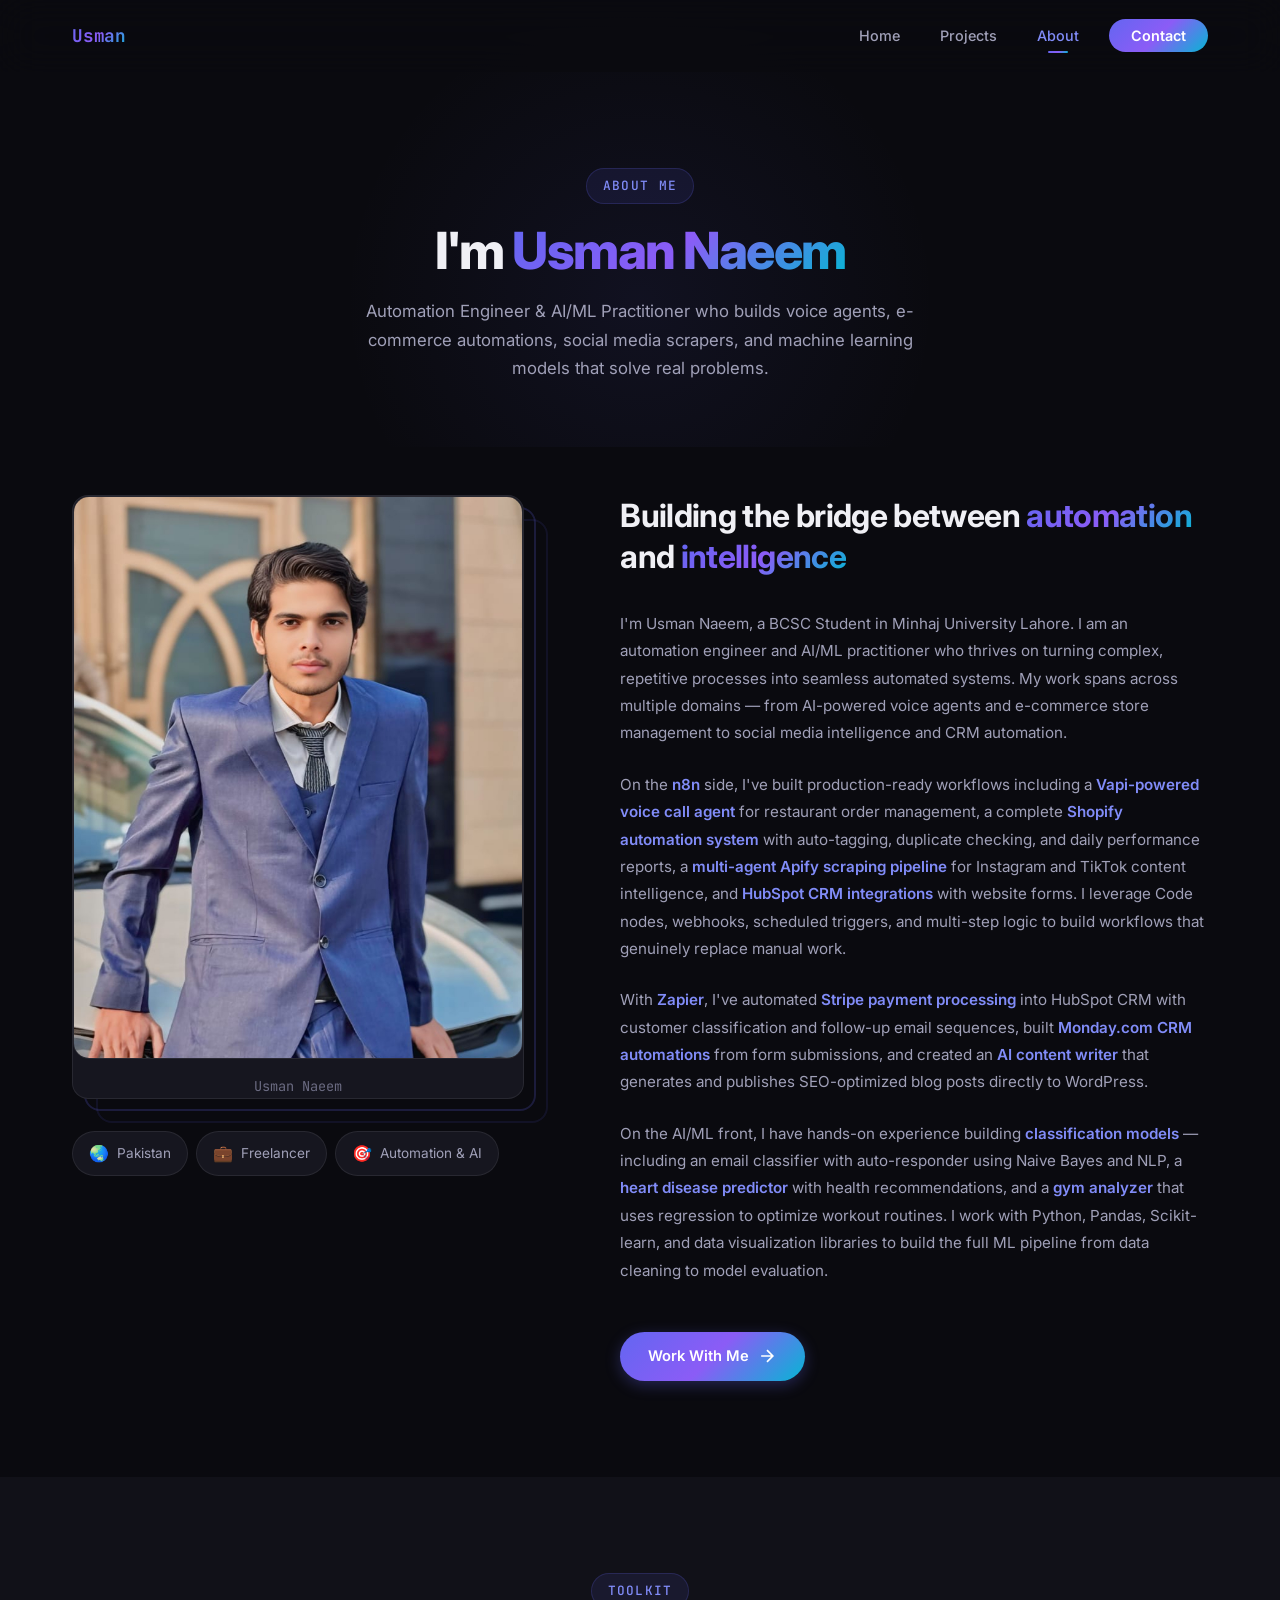
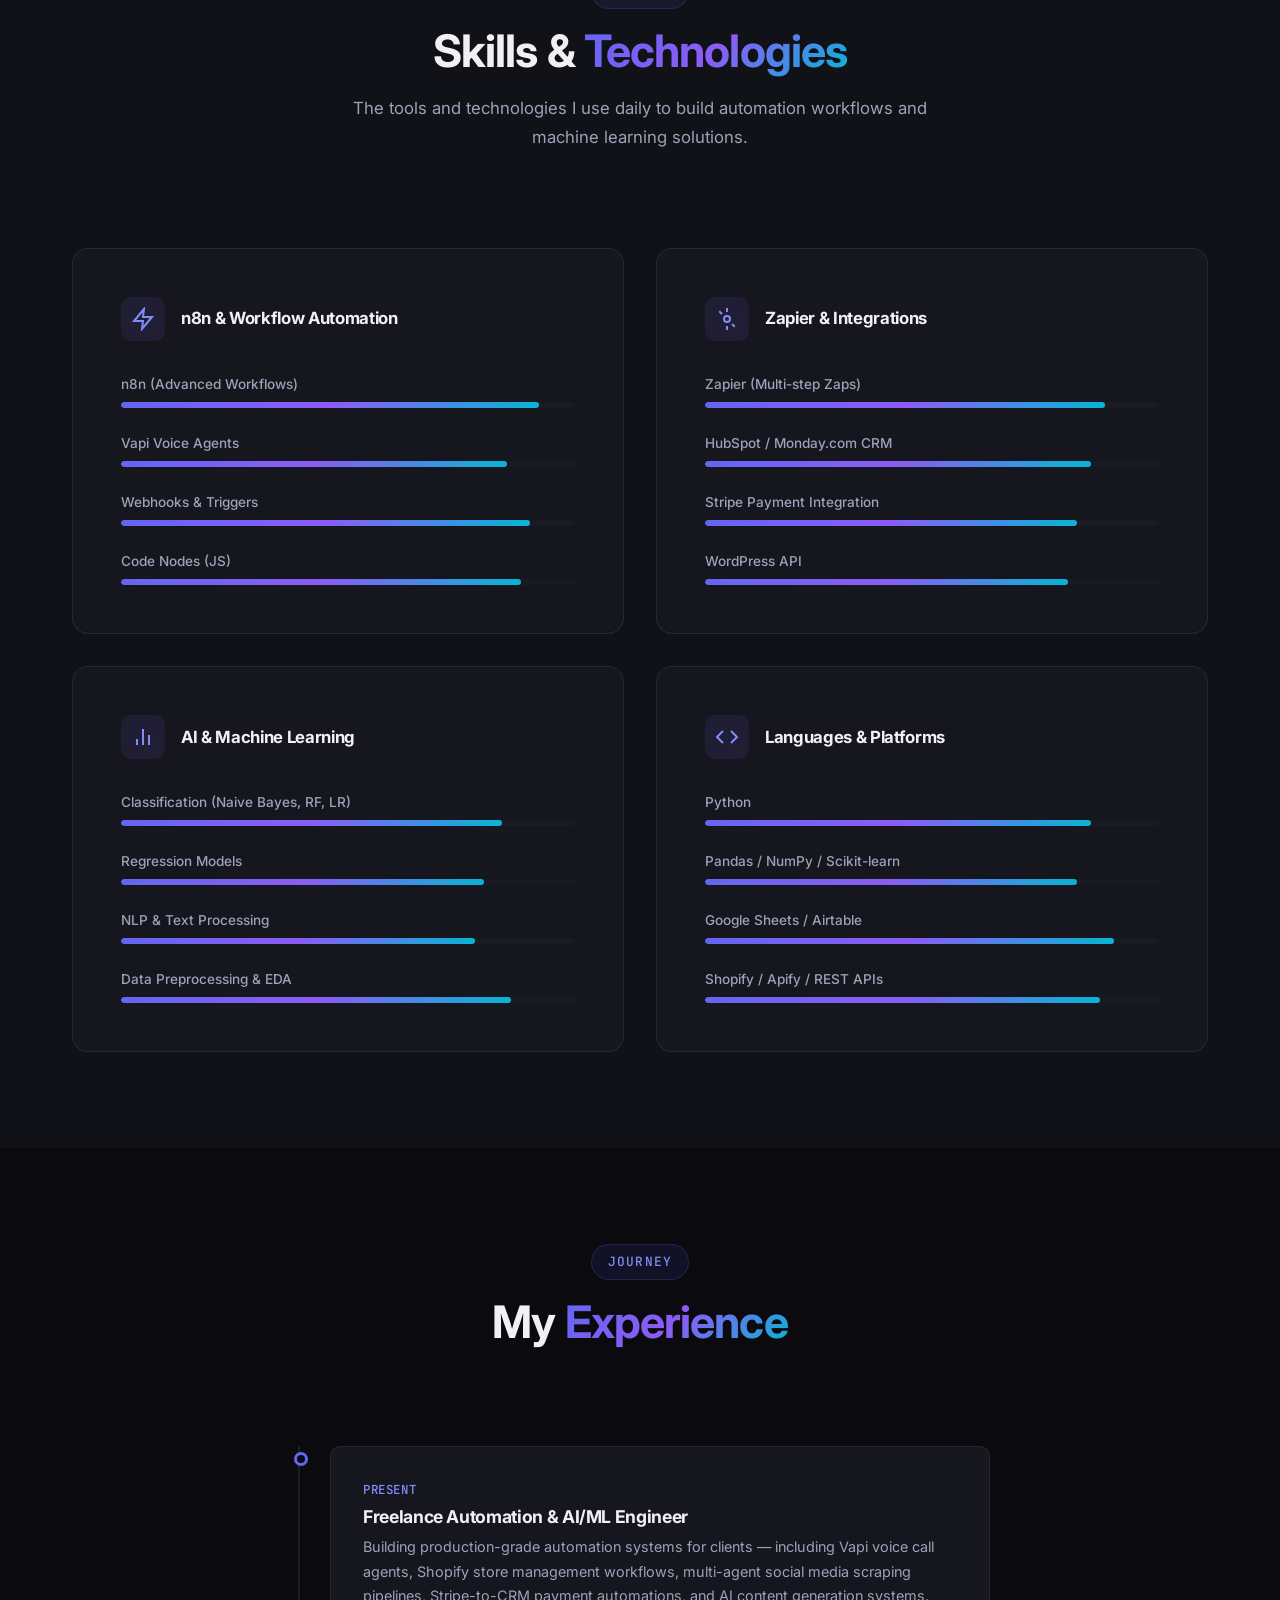
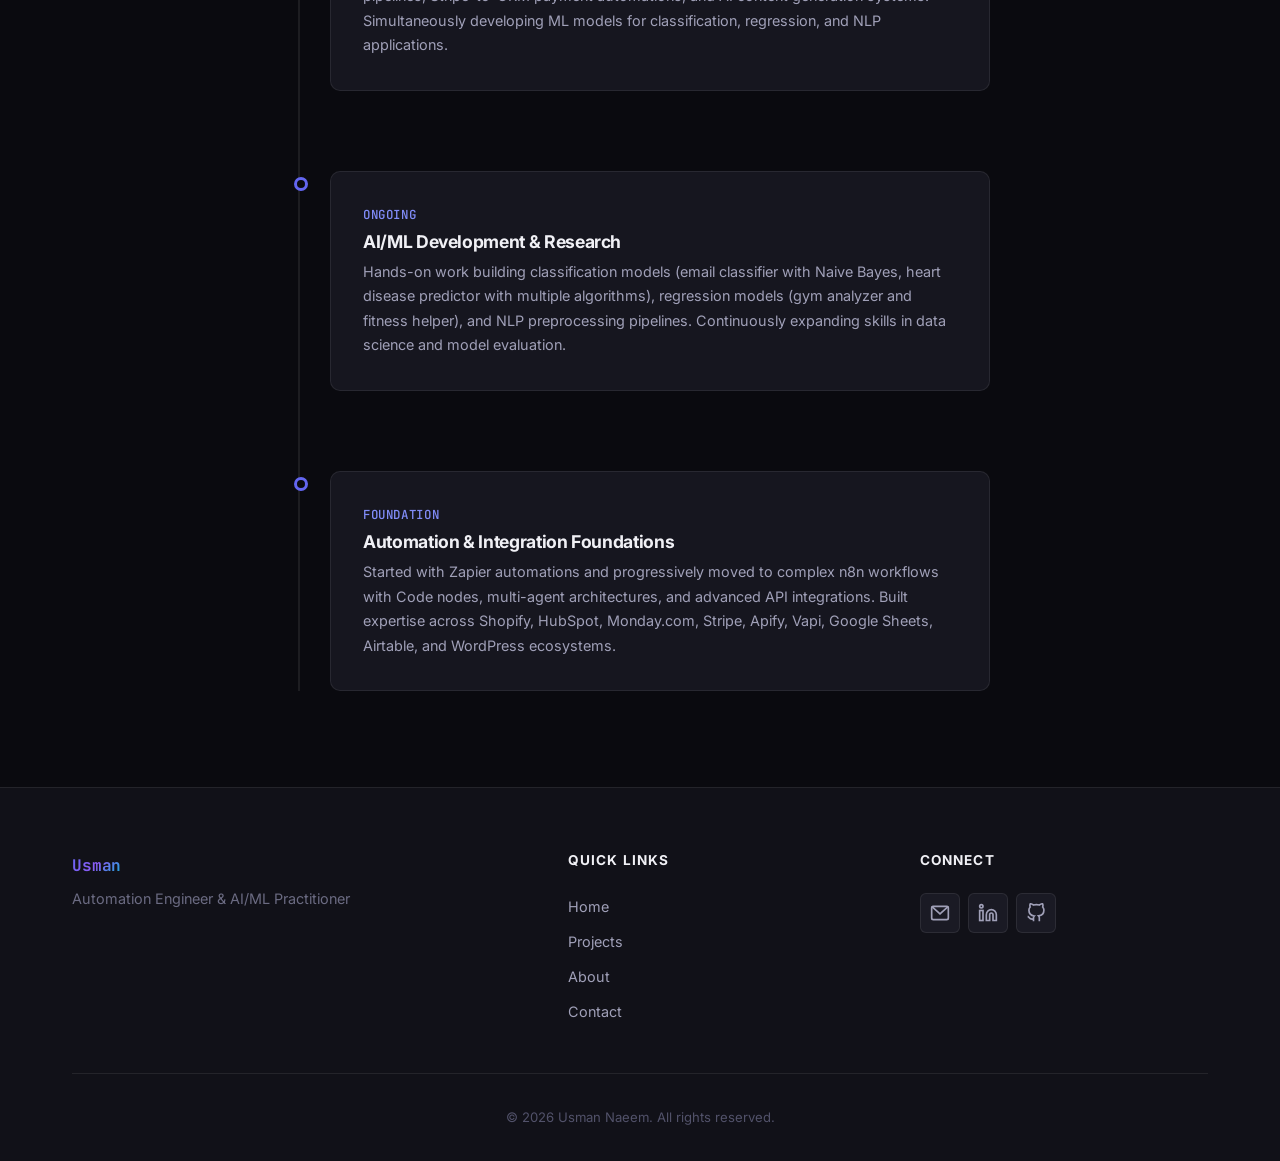
==== about.html @ ad02e1c0 "Add Portfolio My Portfolio Website" ====
<!DOCTYPE html>
<html lang="en">
<head>
    <meta charset="UTF-8">
    <meta name="viewport" content="width=device-width, initial-scale=1.0">
    <meta name="description" content="Learn about Usman Naeem - Automation Engineer and AI/ML Practitioner with expertise in n8n, Zapier, Vapi, Shopify, Apify, HubSpot, Python, and intelligent workflow design.">
    <meta name="keywords" content="Usman Naeem about, automation engineer, AI ML developer, n8n expert, Zapier specialist, Vapi voice agent developer">
    <meta name="author" content="Usman Naeem">
    <link rel="icon" type="image/png" href="images/Favicon.png">

    <title>About | Usman Naeem - Automation & AI/ML Portfolio</title>

    <!-- Google Fonts -->
    <link rel="preconnect" href="https://fonts.googleapis.com">
    <link rel="preconnect" href="https://fonts.gstatic.com" crossorigin>
    <link href="https://fonts.googleapis.com/css2?family=Inter:wght@300;400;500;600;700;800&family=JetBrains+Mono:wght@400;500&display=swap" rel="stylesheet">

    <!-- Stylesheet -->
    <link rel="stylesheet" href="assets/css/style.css">
</head>
<body>

    <!-- ==================== NAVIGATION ==================== -->
    <header class="navbar" id="navbar">
        <nav class="nav-container">
            <a href="index.html" class="nav-logo">
                <span class="logo-text">Usman</span>
            </a>
            <ul class="nav-links" id="navLinks">
                <li><a href="index.html" class="nav-link">Home</a></li>
                <li><a href="projects.html" class="nav-link">Projects</a></li>
                <li><a href="about.html" class="nav-link active">About</a></li>
                <li><a href="contact.html" class="nav-link cta-link">Contact</a></li>
            </ul>
            <button class="nav-toggle" id="navToggle" aria-label="Toggle navigation menu">
                <span class="hamburger-line"></span>
                <span class="hamburger-line"></span>
                <span class="hamburger-line"></span>
            </button>
        </nav>
    </header>

    <!-- ==================== PAGE HERO ==================== -->
    <section class="page-hero">
        <div class="container">
            <div class="page-hero-content animate-fade-up">
                <span class="section-tag">About Me</span>
                <h1 class="page-title">I'm <span class="gradient-text">Usman Naeem</span></h1>
                <p class="page-subtitle">
                    Automation Engineer & AI/ML Practitioner who builds voice agents, 
                    e-commerce automations, social media scrapers, and machine learning 
                    models that solve real problems.
                </p>
            </div>
        </div>
    </section>

    <!-- ==================== ABOUT CONTENT ==================== -->
    <section class="about-section">
        <div class="container">
            <div class="about-grid">
                <!-- Left: Profile image area -->
                <div class="about-image-area animate-fade-up"> 
                    <div class="about-image-wrapper">
                        <div class="about-image-placeholder">
                            <img 
                                src="images/Usman.jpeg" 
                                alt="Usman Naeem - Automation Engineer and AI/ML Practitioner" 
                                class="about-profile-img"
                                loading="lazy"
                            >
                            <span>Usman Naeem</span>
                        </div>
                        <div class="image-decoration decoration-1"></div>
                        <div class="image-decoration decoration-2"></div>
                    </div>

                    <!-- Quick info cards -->
                    <div class="quick-info-cards">
                        <div class="quick-card">
                            <span class="quick-icon">🌏</span>
                            <span class="quick-text">Pakistan</span>
                        </div>
                        <div class="quick-card">
                            <span class="quick-icon">💼</span>
                            <span class="quick-text">Freelancer</span>
                        </div>
                        <div class="quick-card">
                            <span class="quick-icon">🎯</span>
                            <span class="quick-text">Automation & AI</span>
                        </div>
                    </div>
                </div>

                <!-- Right: About text content -->
                <div class="about-text-area animate-fade-up" style="--delay: 0.2s">
                    <h2 class="about-heading">
                        Building the bridge between 
                        <span class="gradient-text">automation</span> and 
                        <span class="gradient-text">intelligence</span>
                    </h2>

                    <div class="about-paragraphs">
                        <p>
                            I'm Usman Naeem, a BCSC Student in Minhaj University Lahore. I am an automation engineer and AI/ML practitioner 
                            who thrives on turning complex, repetitive processes into seamless 
                            automated systems. My work spans across multiple domains — from 
                            AI-powered voice agents and e-commerce store management to social 
                            media intelligence and CRM automation.
                        </p>
                        <p>
                            On the <strong>n8n</strong> side, I've built production-ready workflows 
                            including a <strong>Vapi-powered voice call agent</strong> for restaurant 
                            order management, a complete <strong>Shopify automation system</strong> with 
                            auto-tagging, duplicate checking, and daily performance reports, a 
                            <strong>multi-agent Apify scraping pipeline</strong> for Instagram and TikTok 
                            content intelligence, and <strong>HubSpot CRM integrations</strong> with 
                            website forms. I leverage Code nodes, webhooks, scheduled triggers, and 
                            multi-step logic to build workflows that genuinely replace manual work.
                        </p>
                        <p>
                            With <strong>Zapier</strong>, I've automated <strong>Stripe payment 
                            processing</strong> into HubSpot CRM with customer classification and 
                            follow-up email sequences, built <strong>Monday.com CRM automations</strong> 
                            from form submissions, and created an <strong>AI content writer</strong> that 
                            generates and publishes SEO-optimized blog posts directly to WordPress.
                        </p>
                        <p>
                            On the AI/ML front, I have hands-on experience building 
                            <strong>classification models</strong> — including an email classifier with 
                            auto-responder using Naive Bayes and NLP, a <strong>heart disease predictor</strong> 
                            with health recommendations, and a <strong>gym analyzer</strong> that uses 
                            regression to optimize workout routines. I work with Python, Pandas, 
                            Scikit-learn, and data visualization libraries to build the full ML pipeline 
                            from data cleaning to model evaluation.
                        </p>
                    </div>

                    <div class="about-cta">
                        <a href="contact.html" class="btn btn-primary">
                            <span>Work With Me</span>
                            <svg width="20" height="20" viewBox="0 0 24 24" fill="none" stroke="currentColor" stroke-width="2">
                                <path d="M5 12h14M12 5l7 7-7 7"/>
                            </svg>
                        </a>
                    </div>
                </div>
            </div>
        </div>
    </section>

    <!-- ==================== SKILLS SECTION ==================== -->
    <section class="skills-section">
        <div class="container">
            <div class="section-header animate-fade-up">
                <span class="section-tag">Toolkit</span>
                <h2 class="section-title">Skills & <span class="gradient-text">Technologies</span></h2>
                <p class="section-subtitle">
                    The tools and technologies I use daily to build automation 
                    workflows and machine learning solutions.
                </p>
            </div>

            <div class="skills-grid">
                <!-- Skill Category 1: n8n & Workflow Automation -->
                <div class="skill-category animate-fade-up" style="--delay: 0.1s">
                    <div class="skill-category-header">
                        <div class="skill-cat-icon">
                            <svg width="24" height="24" viewBox="0 0 24 24" fill="none" stroke="currentColor" stroke-width="2">
                                <path d="M13 2L3 14h9l-1 8 10-12h-9l1-8z"/>
                            </svg>
                        </div>
                        <h3>n8n & Workflow Automation</h3>
                    </div>
                    <div class="skill-items">
                        <div class="skill-item">
                            <span class="skill-name">n8n (Advanced Workflows)</span>
                            <div class="skill-bar"><div class="skill-progress" data-width="92"></div></div>
                        </div>
                        <div class="skill-item">
                            <span class="skill-name">Vapi Voice Agents</span>
                            <div class="skill-bar"><div class="skill-progress" data-width="85"></div></div>
                        </div>
                        <div class="skill-item">
                            <span class="skill-name">Webhooks & Triggers</span>
                            <div class="skill-bar"><div class="skill-progress" data-width="90"></div></div>
                        </div>
                        <div class="skill-item">
                            <span class="skill-name">Code Nodes (JS)</span>
                            <div class="skill-bar"><div class="skill-progress" data-width="88"></div></div>
                        </div>
                    </div>
                </div>

                <!-- Skill Category 2: Zapier & Integrations -->
                <div class="skill-category animate-fade-up" style="--delay: 0.2s">
                    <div class="skill-category-header">
                        <div class="skill-cat-icon">
                            <svg width="24" height="24" viewBox="0 0 24 24" fill="none" stroke="currentColor" stroke-width="2">
                                <circle cx="12" cy="12" r="3"/>
                                <path d="M12 1v4M12 19v4M4.22 4.22l2.83 2.83M16.95 16.95l2.83 2.83"/>
                            </svg>
                        </div>
                        <h3>Zapier & Integrations</h3>
                    </div>
                    <div class="skill-items">
                        <div class="skill-item">
                            <span class="skill-name">Zapier (Multi-step Zaps)</span>
                            <div class="skill-bar"><div class="skill-progress" data-width="88"></div></div>
                        </div>
                        <div class="skill-item">
                            <span class="skill-name">HubSpot / Monday.com CRM</span>
                            <div class="skill-bar"><div class="skill-progress" data-width="85"></div></div>
                        </div>
                        <div class="skill-item">
                            <span class="skill-name">Stripe Payment Integration</span>
                            <div class="skill-bar"><div class="skill-progress" data-width="82"></div></div>
                        </div>
                        <div class="skill-item">
                            <span class="skill-name">WordPress API</span>
                            <div class="skill-bar"><div class="skill-progress" data-width="80"></div></div>
                        </div>
                    </div>
                </div>

                <!-- Skill Category 3: AI & Machine Learning -->
                <div class="skill-category animate-fade-up" style="--delay: 0.3s">
                    <div class="skill-category-header">
                        <div class="skill-cat-icon">
                            <svg width="24" height="24" viewBox="0 0 24 24" fill="none" stroke="currentColor" stroke-width="2">
                                <path d="M18 20V10M12 20V4M6 20v-6"/>
                            </svg>
                        </div>
                        <h3>AI & Machine Learning</h3>
                    </div>
                    <div class="skill-items">
                        <div class="skill-item">
                            <span class="skill-name">Classification (Naive Bayes, RF, LR)</span>
                            <div class="skill-bar"><div class="skill-progress" data-width="84"></div></div>
                        </div>
                        <div class="skill-item">
                            <span class="skill-name">Regression Models</span>
                            <div class="skill-bar"><div class="skill-progress" data-width="80"></div></div>
                        </div>
                        <div class="skill-item">
                            <span class="skill-name">NLP & Text Processing</span>
                            <div class="skill-bar"><div class="skill-progress" data-width="78"></div></div>
                        </div>
                        <div class="skill-item">
                            <span class="skill-name">Data Preprocessing & EDA</span>
                            <div class="skill-bar"><div class="skill-progress" data-width="86"></div></div>
                        </div>
                    </div>
                </div>

                <!-- Skill Category 4: Data & Platforms -->
                <div class="skill-category animate-fade-up" style="--delay: 0.4s">
                    <div class="skill-category-header">
                        <div class="skill-cat-icon">
                            <svg width="24" height="24" viewBox="0 0 24 24" fill="none" stroke="currentColor" stroke-width="2">
                                <polyline points="16 18 22 12 16 6"/>
                                <polyline points="8 6 2 12 8 18"/>
                            </svg>
                        </div>
                        <h3>Languages & Platforms</h3>
                    </div>
                    <div class="skill-items">
                        <div class="skill-item">
                            <span class="skill-name">Python</span>
                            <div class="skill-bar"><div class="skill-progress" data-width="85"></div></div>
                        </div>
                        <div class="skill-item">
                            <span class="skill-name">Pandas / NumPy / Scikit-learn</span>
                            <div class="skill-bar"><div class="skill-progress" data-width="82"></div></div>
                        </div>
                        <div class="skill-item">
                            <span class="skill-name">Google Sheets / Airtable</span>
                            <div class="skill-bar"><div class="skill-progress" data-width="90"></div></div>
                        </div>
                        <div class="skill-item">
                            <span class="skill-name">Shopify / Apify / REST APIs</span>
                            <div class="skill-bar"><div class="skill-progress" data-width="87"></div></div>
                        </div>
                    </div>
                </div>
            </div>
        </div>
    </section>

    <!-- ==================== TIMELINE / EXPERIENCE ==================== -->
    <section class="timeline-section">
        <div class="container">
            <div class="section-header animate-fade-up">
                <span class="section-tag">Journey</span>
                <h2 class="section-title">My <span class="gradient-text">Experience</span></h2>
            </div>

            <div class="timeline">
                <!-- Timeline item 1 -->
                <div class="timeline-item animate-fade-up" style="--delay: 0.1s">
                    <div class="timeline-marker"></div>
                    <div class="timeline-content">
                        <span class="timeline-date">Present</span>
                        <h3>Freelance Automation & AI/ML Engineer</h3>
                        <p>
                            Building production-grade automation systems for clients — including 
                            Vapi voice call agents, Shopify store management workflows, multi-agent 
                            social media scraping pipelines, Stripe-to-CRM payment automations, and 
                            AI content generation systems. Simultaneously developing ML models for 
                            classification, regression, and NLP applications.
                        </p>
                    </div>
                </div>

                <!-- Timeline item 2 -->
                <div class="timeline-item animate-fade-up" style="--delay: 0.2s">
                    <div class="timeline-marker"></div>
                    <div class="timeline-content">
                        <span class="timeline-date">Ongoing</span>
                        <h3>AI/ML Development & Research</h3>
                        <p>
                            Hands-on work building classification models (email classifier with 
                            Naive Bayes, heart disease predictor with multiple algorithms), regression 
                            models (gym analyzer and fitness helper), and NLP preprocessing pipelines. 
                            Continuously expanding skills in data science and model evaluation.
                        </p>
                    </div>
                </div>

                <!-- Timeline item 3 -->
                <div class="timeline-item animate-fade-up" style="--delay: 0.3s">
                    <div class="timeline-marker"></div>
                    <div class="timeline-content">
                        <span class="timeline-date">Foundation</span>
                        <h3>Automation & Integration Foundations</h3>
                        <p>
                            Started with Zapier automations and progressively moved to complex 
                            n8n workflows with Code nodes, multi-agent architectures, and advanced 
                            API integrations. Built expertise across Shopify, HubSpot, Monday.com, 
                            Stripe, Apify, Vapi, Google Sheets, Airtable, and WordPress ecosystems.
                        </p>
                    </div>
                </div>
            </div>
        </div>
    </section>

    <!-- ==================== FOOTER ==================== -->
    <footer class="footer">
        <div class="container">
            <div class="footer-content">
                <div class="footer-brand">
                    <a href="index.html" class="nav-logo">
                        <span class="logo-text">Usman</span>
                    </a>
                    <p>Automation Engineer & AI/ML Practitioner</p>
                </div>
                <div class="footer-nav">
                    <h4>Quick Links</h4>
                    <ul>
                        <li><a href="index.html">Home</a></li>
                        <li><a href="projects.html">Projects</a></li>
                        <li><a href="about.html">About</a></li>
                        <li><a href="contact.html">Contact</a></li>
                    </ul>
                </div>
                <div class="footer-social">
                    <h4>Connect</h4>
                    <div class="social-links">
                        <a href="mailto:osmannaeem05@gmail.com" class="social-link" aria-label="Email">
                            <svg width="20" height="20" viewBox="0 0 24 24" fill="none" stroke="currentColor" stroke-width="2">
                                <rect x="2" y="4" width="20" height="16" rx="2"/>
                                <path d="M22 4L12 13 2 4"/>
                            </svg>
                        </a>
                        <a href="https://www.linkedin.com/in/usman-naeem-1217312a8/" target="_blank" rel="noopener noreferrer" class="social-link" aria-label="LinkedIn">
                            <svg width="20" height="20" viewBox="0 0 24 24" fill="none" stroke="currentColor" stroke-width="2">
                                <path d="M16 8a6 6 0 016 6v7h-4v-7a2 2 0 00-4 0v7h-4v-7a6 6 0 016-6z"/>
                                <rect x="2" y="9" width="4" height="12"/>
                                <circle cx="4" cy="4" r="2"/>
                            </svg>
                        </a>
                        <a href="https://github.com/usmannaeem06" target="_blank" rel="noopener noreferrer" class="social-link" aria-label="GitHub">
                            <svg width="20" height="20" viewBox="0 0 24 24" fill="none" stroke="currentColor" stroke-width="2">
                                <path d="M9 19c-5 1.5-5-2.5-7-3m14 6v-3.87a3.37 3.37 0 00-.94-2.61c3.14-.35 6.44-1.54 6.44-7A5.44 5.44 0 0020 4.77 5.07 5.07 0 0019.91 1S18.73.65 16 2.48a13.38 13.38 0 00-7 0C6.27.65 5.09 1 5.09 1A5.07 5.07 0 005 4.77a5.44 5.44 0 00-1.5 3.78c0 5.42 3.3 6.61 6.44 7A3.37 3.37 0 009 18.13V22"/>
                            </svg>
                        </a>
                    </div>
                </div>
            </div>
            <div class="footer-bottom">
                <p>&copy; <span id="currentYear"></span> Usman Naeem. All rights reserved.</p>
            </div>
        </div>
    </footer>

    <script src="assets/js/script.js"></script>
</body>
</html>
---- assets/css/style.css ----
/* ============================================================
   USMAN NAEEM - PORTFOLIO WEBSITE STYLESHEET
   ============================================================ */


/* ==========================================
   1. CSS CUSTOM PROPERTIES
   ========================================== */
   :root {
    --color-primary: #6366f1;
    --color-primary-light: #818cf8;
    --color-primary-dark: #4f46e5;
    --color-secondary: #8b5cf6;
    --color-accent: #06b6d4;

    --gradient-primary: linear-gradient(135deg, #6366f1 0%, #8b5cf6 50%, #06b6d4 100%);
    --gradient-subtle: linear-gradient(135deg, rgba(99, 102, 241, 0.1) 0%, rgba(139, 92, 246, 0.1) 100%);
    --gradient-card: linear-gradient(135deg, rgba(99, 102, 241, 0.05) 0%, rgba(6, 182, 212, 0.05) 100%);

    --bg-primary: #0a0a0f;
    --bg-secondary: #111118;
    --bg-tertiary: #1a1a24;
    --bg-card: #16161f;
    --bg-card-hover: #1e1e2a;

    --text-primary: #f0f0f5;
    --text-secondary: #a0a0b8;
    --text-tertiary: #6b6b82;
    --text-muted: #52526a;

    --border-color: rgba(255, 255, 255, 0.08);
    --border-hover: rgba(99, 102, 241, 0.3);

    --shadow-sm: 0 2px 8px rgba(0, 0, 0, 0.3);
    --shadow-md: 0 4px 20px rgba(0, 0, 0, 0.4);
    --shadow-lg: 0 8px 40px rgba(0, 0, 0, 0.5);
    --shadow-glow: 0 0 30px rgba(99, 102, 241, 0.15);

    --font-primary: 'Inter', -apple-system, BlinkMacSystemFont, sans-serif;
    --font-mono: 'JetBrains Mono', 'Fira Code', monospace;

    --space-xs: 0.25rem;
    --space-sm: 0.5rem;
    --space-md: 1rem;
    --space-lg: 1.5rem;
    --space-xl: 2rem;
    --space-2xl: 3rem;
    --space-3xl: 4rem;
    --space-4xl: 6rem;

    --radius-sm: 6px;
    --radius-md: 10px;
    --radius-lg: 16px;
    --radius-xl: 24px;
    --radius-full: 9999px;

    --transition-fast: 0.2s ease;
    --transition-base: 0.3s ease;
    --transition-slow: 0.5s ease;

    --container-max: 1200px;
    --navbar-height: 72px;
}


/* ==========================================
   2. RESET & BASE
   ========================================== */
*, *::before, *::after { margin: 0; padding: 0; box-sizing: border-box; }
html { scroll-behavior: smooth; font-size: 16px; -webkit-text-size-adjust: 100%; }
body { font-family: var(--font-primary); background-color: var(--bg-primary); color: var(--text-primary); line-height: 1.7; overflow-x: hidden; -webkit-font-smoothing: antialiased; -moz-osx-font-smoothing: grayscale; }
ul, ol { list-style: none; }
a { text-decoration: none; color: inherit; transition: color var(--transition-fast); }
img { max-width: 100%; height: auto; display: block; }
button { border: none; background: none; cursor: pointer; font-family: inherit; font-size: inherit; color: inherit; }
input, textarea, select { font-family: inherit; font-size: inherit; color: inherit; outline: none; }
::selection { background: rgba(99, 102, 241, 0.3); color: var(--text-primary); }


/* ==========================================
   3. TYPOGRAPHY
   ========================================== */
h1, h2, h3, h4, h5, h6 { font-weight: 700; line-height: 1.2; letter-spacing: -0.02em; }
.gradient-text { background: var(--gradient-primary); -webkit-background-clip: text; -webkit-text-fill-color: transparent; background-clip: text; }


/* ==========================================
   4. LAYOUT & CONTAINER
   ========================================== */
.container { max-width: var(--container-max); margin: 0 auto; padding: 0 var(--space-xl); }
.section-header { text-align: center; margin-bottom: var(--space-4xl); }
.section-tag { display: inline-block; font-family: var(--font-mono); font-size: 0.8rem; font-weight: 500; letter-spacing: 0.1em; text-transform: uppercase; color: var(--color-primary-light); background: rgba(99, 102, 241, 0.1); padding: 6px 16px; border-radius: var(--radius-full); border: 1px solid rgba(99, 102, 241, 0.2); margin-bottom: var(--space-md); }
.section-title { font-size: clamp(1.8rem, 4vw, 2.8rem); margin-bottom: var(--space-md); color: var(--text-primary); }
.section-subtitle { font-size: 1.05rem; color: var(--text-secondary); max-width: 600px; margin: 0 auto; line-height: 1.7; }


/* ==========================================
   5. NAVIGATION
   ========================================== */
   .navbar {
      position: fixed;
      top: 0;
      left: 0;
      right: 0;
      height: var(--navbar-height);
      z-index: 1000;
      transition: all var(--transition-base);
      background: rgba(10, 10, 15, 0.8);
      backdrop-filter: blur(20px);
      -webkit-backdrop-filter: blur(20px);
      border-bottom: 1px solid transparent;
  }
  
  .navbar.scrolled {
      background: rgba(10, 10, 15, 0.95);
      border-bottom: 1px solid var(--border-color);
      box-shadow: var(--shadow-sm);
  }
  
  .nav-container {
      max-width: var(--container-max);
      margin: 0 auto;
      padding: 0 var(--space-xl);
      height: 100%;
      display: flex;
      align-items: center;
      justify-content: space-between;
  }
  
  /* --- Logo: Favicon Image + Name --- */
  .nav-logo {
      display: flex;
      align-items: center;
      gap: 10px;
      font-family: var(--font-mono);
      font-weight: 700;
      color: var(--text-primary);
      transition: all var(--transition-fast);
      text-decoration: none;
  }
  
  .nav-logo:hover {
      color: var(--color-primary-light);
  }
  
  .nav-logo:hover .logo-img {
      transform: scale(1.1) rotate(5deg);
      filter: drop-shadow(0 0 8px rgba(99, 102, 241, 0.4));
  }
  
  /* Favicon image */
  .logo-img {
      width: 36px;
      height: 36px;
      object-fit: contain;
      border-radius: 8px;
      transition: all var(--transition-base);
  }
  
  /* Name text with gradient */
  .logo-text {
      background: var(--gradient-primary);
      -webkit-background-clip: text;
      -webkit-text-fill-color: transparent;
      background-clip: text;
      font-size: 1.1rem;
      font-weight: 700;
      letter-spacing: -0.01em;
  }
  
  /* Hide old bracket elements if they still exist */
  .logo-bracket {
      display: none;
  }
  
  /* Footer logo — slightly smaller */
  .footer-brand .nav-logo .logo-img {
      width: 32px;
      height: 32px;
  }
  
  .footer-brand .nav-logo .logo-text {
      font-size: 1rem;
  }
  
  /* --- Nav Links --- */
  .nav-links {
      display: flex;
      align-items: center;
      gap: var(--space-xs);
  }
  
  .nav-link {
      padding: 8px 18px;
      font-size: 0.9rem;
      font-weight: 500;
      color: var(--text-secondary);
      border-radius: var(--radius-sm);
      transition: all var(--transition-fast);
      position: relative;
  }
  
  .nav-link:hover {
      color: var(--text-primary);
      background: rgba(255, 255, 255, 0.05);
  }
  
  .nav-link.active {
      color: var(--color-primary-light);
  }
  
  .nav-link.active::after {
      content: '';
      position: absolute;
      bottom: -1px;
      left: 50%;
      transform: translateX(-50%);
      width: 20px;
      height: 2px;
      background: var(--gradient-primary);
      border-radius: var(--radius-full);
  }
  
  .nav-link.cta-link {
      background: var(--gradient-primary);
      color: white !important;
      border-radius: var(--radius-full);
      padding: 8px 22px;
      font-weight: 600;
      margin-left: var(--space-sm);
  }
  
  .nav-link.cta-link::after {
      display: none;
  }
  
  .nav-link.cta-link:hover {
      box-shadow: var(--shadow-glow);
      transform: translateY(-1px);
  }
  
  /* --- Hamburger Menu Toggle --- */
  .nav-toggle {
      display: none;
      flex-direction: column;
      gap: 5px;
      padding: 4px;
      z-index: 1001;
  }
  
  .hamburger-line {
      width: 24px;
      height: 2px;
      background: var(--text-primary);
      border-radius: 2px;
      transition: all var(--transition-base);
      transform-origin: center;
  }
  
  .nav-toggle.active .hamburger-line:nth-child(1) {
      transform: rotate(45deg) translate(5px, 5px);
  }
  
  .nav-toggle.active .hamburger-line:nth-child(2) {
      opacity: 0;
      transform: scaleX(0);
  }
  
  .nav-toggle.active .hamburger-line:nth-child(3) {
      transform: rotate(-45deg) translate(5px, -5px);
  }
  /* ==========================================
   6. HERO SECTION
   ========================================== */
.hero { min-height: 100vh; display: flex; align-items: center; justify-content: center; position: relative; padding: calc(var(--navbar-height) + var(--space-3xl)) var(--space-xl) var(--space-3xl); overflow: hidden; }
.hero-particles { position: absolute; inset: 0; overflow: hidden; pointer-events: none; }
.particle { position: absolute; border-radius: 50%; background: var(--gradient-primary); opacity: 0.06; animation: float-particle 20s infinite ease-in-out; }
.particle:nth-child(1) { width: 300px; height: 300px; top: 10%; left: -5%; animation-delay: 0s; }
.particle:nth-child(2) { width: 200px; height: 200px; top: 60%; right: -3%; animation-delay: -5s; }
.particle:nth-child(3) { width: 150px; height: 150px; bottom: 10%; left: 30%; animation-delay: -10s; }
.particle:nth-child(4) { width: 100px; height: 100px; top: 20%; right: 20%; animation-delay: -15s; }
.particle:nth-child(5) { width: 250px; height: 250px; top: 40%; left: 50%; animation-delay: -7s; opacity: 0.03; }
.particle:nth-child(6) { width: 180px; height: 180px; bottom: 30%; right: 30%; animation-delay: -12s; opacity: 0.04; }
@keyframes float-particle { 0%, 100% { transform: translate(0, 0) scale(1); } 25% { transform: translate(30px, -30px) scale(1.05); } 50% { transform: translate(-20px, 20px) scale(0.95); } 75% { transform: translate(15px, -15px) scale(1.02); } }
.hero-content { text-align: center; max-width: 800px; position: relative; z-index: 1; }
.hero-badge { display: inline-flex; align-items: center; gap: 8px; font-family: var(--font-mono); font-size: 0.8rem; color: #34d399; background: rgba(52, 211, 153, 0.1); border: 1px solid rgba(52, 211, 153, 0.2); padding: 8px 18px; border-radius: var(--radius-full); margin-bottom: var(--space-xl); }
.badge-dot { width: 8px; height: 8px; border-radius: 50%; background: #34d399; animation: pulse-dot 2s infinite; }
@keyframes pulse-dot { 0%, 100% { box-shadow: 0 0 0 0 rgba(52, 211, 153, 0.4); } 50% { box-shadow: 0 0 0 8px rgba(52, 211, 153, 0); } }
.hero-title { font-size: clamp(2.5rem, 6vw, 4rem); font-weight: 800; margin-bottom: var(--space-md); letter-spacing: -0.03em; }
.hero-subtitle { font-size: clamp(1.1rem, 2.5vw, 1.4rem); color: var(--text-secondary); margin-bottom: var(--space-lg); min-height: 2.5rem; display: flex; align-items: center; justify-content: center; }
.typing-prefix { color: var(--text-secondary); }
.typed-text { color: var(--color-primary-light); font-weight: 600; }
.cursor { color: var(--color-primary); font-weight: 300; animation: blink-cursor 1s infinite; }
@keyframes blink-cursor { 0%, 100% { opacity: 1; } 50% { opacity: 0; } }
.hero-description { font-size: 1.05rem; color: var(--text-secondary); max-width: 650px; margin: 0 auto var(--space-2xl); line-height: 1.8; }
.hero-description strong { color: var(--color-primary-light); font-weight: 600; }
.hero-cta { display: flex; align-items: center; justify-content: center; gap: var(--space-md); margin-bottom: var(--space-3xl); flex-wrap: wrap; }
.hero-stats { display: flex; align-items: center; justify-content: center; gap: var(--space-3xl); padding-top: var(--space-2xl); border-top: 1px solid var(--border-color); }
.stat-item { text-align: center; }
.stat-number { display: block; font-size: 2rem; font-weight: 800; background: var(--gradient-primary); -webkit-background-clip: text; -webkit-text-fill-color: transparent; background-clip: text; line-height: 1; }
.stat-label { display: block; font-size: 0.8rem; color: var(--text-tertiary); margin-top: 4px; font-weight: 500; text-transform: uppercase; letter-spacing: 0.05em; }
.scroll-indicator { position: absolute; bottom: 30px; left: 50%; transform: translateX(-50%); display: flex; flex-direction: column; align-items: center; gap: 8px; opacity: 0.5; animation: scroll-bounce 2s infinite; }
.scroll-mouse { width: 24px; height: 38px; border: 2px solid var(--text-tertiary); border-radius: 12px; position: relative; }
.scroll-wheel { width: 3px; height: 8px; background: var(--text-tertiary); border-radius: 2px; position: absolute; top: 6px; left: 50%; transform: translateX(-50%); animation: scroll-wheel 2s infinite; }
@keyframes scroll-wheel { 0% { opacity: 1; transform: translateX(-50%) translateY(0); } 100% { opacity: 0; transform: translateX(-50%) translateY(12px); } }
@keyframes scroll-bounce { 0%, 100% { transform: translateX(-50%) translateY(0); } 50% { transform: translateX(-50%) translateY(8px); } }
.scroll-indicator span { font-size: 0.7rem; color: var(--text-tertiary); text-transform: uppercase; letter-spacing: 0.1em; }


/* ==========================================
   7. EXPERTISE CARDS
   ========================================== */
.expertise-section { padding: var(--space-4xl) 0; background: var(--bg-secondary); }
.expertise-grid { display: grid; grid-template-columns: repeat(3, 1fr); gap: var(--space-xl); }
.expertise-card { background: var(--bg-card); border: 1px solid var(--border-color); border-radius: var(--radius-lg); padding: var(--space-2xl); transition: all var(--transition-base); position: relative; overflow: hidden; }
.expertise-card::before { content: ''; position: absolute; top: 0; left: 0; right: 0; height: 3px; background: var(--gradient-primary); transform: scaleX(0); transition: transform var(--transition-base); transform-origin: left; }
.expertise-card:hover { border-color: var(--border-hover); transform: translateY(-4px); box-shadow: var(--shadow-glow); background: var(--bg-card-hover); }
.expertise-card:hover::before { transform: scaleX(1); }
.card-icon { width: 56px; height: 56px; display: flex; align-items: center; justify-content: center; border-radius: var(--radius-md); background: var(--gradient-subtle); border: 1px solid rgba(99, 102, 241, 0.15); margin-bottom: var(--space-lg); color: var(--color-primary-light); }
.card-title { font-size: 1.2rem; margin-bottom: var(--space-sm); color: var(--text-primary); }
.card-description { font-size: 0.92rem; color: var(--text-secondary); line-height: 1.7; margin-bottom: var(--space-lg); }
.card-tools { display: flex; flex-wrap: wrap; gap: 8px; }
.tool-tag { font-family: var(--font-mono); font-size: 0.72rem; font-weight: 500; padding: 4px 12px; border-radius: var(--radius-full); background: rgba(99, 102, 241, 0.1); color: var(--color-primary-light); border: 1px solid rgba(99, 102, 241, 0.15); transition: all var(--transition-fast); }
.tool-tag:hover { background: rgba(99, 102, 241, 0.2); border-color: rgba(99, 102, 241, 0.3); }


/* ==========================================
   8. FEATURED PROJECTS (Home)
   ========================================== */
.featured-section { padding: var(--space-4xl) 0; background: var(--bg-primary); }
.featured-grid { display: grid; grid-template-columns: repeat(3, 1fr); gap: var(--space-xl); margin-bottom: var(--space-2xl); }
.featured-card { background: var(--bg-card); border: 1px solid var(--border-color); border-radius: var(--radius-lg); padding: var(--space-2xl); transition: all var(--transition-base); position: relative; overflow: hidden; }
.featured-card::before { content: ''; position: absolute; top: 0; left: 0; right: 0; height: 3px; background: var(--gradient-primary); transform: scaleX(0); transition: transform var(--transition-base); transform-origin: left; }
.featured-card:hover { border-color: var(--border-hover); transform: translateY(-4px); box-shadow: var(--shadow-glow); background: var(--bg-card-hover); }
.featured-card:hover::before { transform: scaleX(1); }
.featured-number { font-family: var(--font-mono); font-size: 2.5rem; font-weight: 800; background: var(--gradient-primary); -webkit-background-clip: text; -webkit-text-fill-color: transparent; background-clip: text; opacity: 0.3; line-height: 1; margin-bottom: var(--space-md); }
.featured-card h3 { font-size: 1.1rem; margin-bottom: var(--space-sm); color: var(--text-primary); transition: color var(--transition-fast); }
.featured-card:hover h3 { color: var(--color-primary-light); }
.featured-card p { font-size: 0.88rem; color: var(--text-secondary); line-height: 1.7; margin-bottom: var(--space-lg); }
.featured-cta { text-align: center; }


/* ==========================================
   9. PAGE HERO (Inner Pages)
   ========================================== */
.page-hero { padding: calc(var(--navbar-height) + var(--space-4xl)) 0 var(--space-3xl); background: var(--bg-primary); text-align: center; position: relative; overflow: hidden; }
.page-hero::before { content: ''; position: absolute; top: 0; left: 50%; transform: translateX(-50%); width: 600px; height: 600px; background: radial-gradient(circle, rgba(99, 102, 241, 0.08) 0%, transparent 70%); pointer-events: none; }
.page-hero-content { position: relative; z-index: 1; }
.page-title { font-size: clamp(2rem, 5vw, 3.2rem); font-weight: 800; margin-bottom: var(--space-md); letter-spacing: -0.03em; }
.page-subtitle { font-size: 1.05rem; color: var(--text-secondary); max-width: 600px; margin: 0 auto; line-height: 1.7; }


/* ==========================================
   10. PROJECTS SECTION — IMAGE + ICON CARDS
   ========================================== */

/* Filter tabs */
.filter-section { padding: var(--space-xl) 0 var(--space-2xl); background: var(--bg-primary); }
.filter-tabs { display: flex; align-items: center; justify-content: center; gap: 8px; flex-wrap: wrap; }
.filter-btn { font-family: var(--font-mono); font-size: 0.82rem; font-weight: 500; padding: 8px 20px; border-radius: var(--radius-full); color: var(--text-secondary); background: var(--bg-card); border: 1px solid var(--border-color); transition: all var(--transition-fast); cursor: pointer; }
.filter-btn:hover { color: var(--text-primary); border-color: var(--border-hover); }
.filter-btn.active { background: var(--gradient-primary); color: white; border-color: transparent; }

/* Projects grid */
.projects-section { padding: 0 0 var(--space-4xl); background: var(--bg-primary); }

.projects-grid {
    display: grid;
    grid-template-columns: repeat(2, 1fr);
    gap: var(--space-xl);
    align-items: start;
}

/* ---- STANDARD PROJECT CARD (with screenshot) ---- */
.project-card {
    background: var(--bg-card);
    border: 1px solid var(--border-color);
    border-radius: var(--radius-lg);
    overflow: hidden;
    transition: all var(--transition-base);
    display: flex;
    flex-direction: column;
}

.project-card:hover {
    border-color: var(--border-hover);
    transform: translateY(-4px);
    box-shadow: var(--shadow-glow);
}

.project-card.hidden { display: none; }

/* Project image — compact size */
.project-image {
    position: relative;
    width: 100%;
    height: 200px;
    overflow: hidden;
    background: var(--bg-tertiary);
    flex-shrink: 0;
}

.project-image img {
    width: 100%;
    height: 100%;
    object-fit: cover;
    object-position: top center;
    display: block;
    transition: transform var(--transition-slow);
}

.project-card:hover .project-image img {
    transform: scale(1.05);
}

/* Placeholder */
.image-placeholder { width: 100%; height: 100%; display: flex; flex-direction: column; align-items: center; justify-content: center; gap: var(--space-sm); color: var(--text-tertiary); background: var(--gradient-card); transition: all var(--transition-base); }
.image-placeholder svg { opacity: 0.4; }
.image-placeholder span { font-size: 0.8rem; font-family: var(--font-mono); opacity: 0.5; }
.project-card:hover .image-placeholder { background: var(--gradient-subtle); }
.project-card:hover .image-placeholder svg { opacity: 0.6; color: var(--color-primary-light); }

/* Badges */
.project-badge { position: absolute; top: 12px; right: 12px; font-family: var(--font-mono); font-size: 0.7rem; font-weight: 600; padding: 4px 12px; border-radius: var(--radius-full); background: rgba(99, 102, 241, 0.9); color: white; backdrop-filter: blur(10px); z-index: 2; }
.project-badge.badge-ai { background: rgba(139, 92, 246, 0.9); }
.project-badge.badge-int { background: rgba(6, 182, 212, 0.9); }
.project-badge.badge-zapier { background: rgba(255, 107, 53, 0.9); }

/* ---- ICON-BASED PROJECT CARD (AI/ML projects) ---- */
.project-card-icon {
    border-top: 3px solid transparent;
    background-image: linear-gradient(var(--bg-card), var(--bg-card)), var(--gradient-primary);
    background-origin: border-box;
    background-clip: padding-box, border-box;
}

.project-card-icon:hover {
    background-image: linear-gradient(var(--bg-card-hover), var(--bg-card-hover)), var(--gradient-primary);
}

/* Icon header area — replaces the image */
.project-icon-header {
    display: flex;
    align-items: center;
    justify-content: space-between;
    padding: var(--space-xl) var(--space-xl) 0 var(--space-xl);
    flex-shrink: 0;
}

/* Large circular icon */
.project-icon-circle {
    width: 72px;
    height: 72px;
    border-radius: 50%;
    background: var(--gradient-subtle);
    border: 1px solid rgba(99, 102, 241, 0.2);
    display: flex;
    align-items: center;
    justify-content: center;
    color: var(--color-primary-light);
    transition: all var(--transition-base);
}

.project-card-icon:hover .project-icon-circle {
    background: rgba(99, 102, 241, 0.15);
    border-color: rgba(99, 102, 241, 0.4);
    transform: scale(1.05);
    box-shadow: 0 0 20px rgba(99, 102, 241, 0.2);
}

/* Inline badge for icon cards */
.project-badge-inline {
    font-family: var(--font-mono);
    font-size: 0.7rem;
    font-weight: 600;
    padding: 4px 12px;
    border-radius: var(--radius-full);
    color: white;
}

.project-badge-inline.badge-ai {
    background: rgba(139, 92, 246, 0.9);
}

/* ---- PROJECT INFO — shared by both card types ---- */
.project-info {
    padding: var(--space-xl);
    display: flex;
    flex-direction: column;
    flex-grow: 1;
}

/* Title — max 2 lines */
.project-title {
    font-size: 1.05rem;
    margin-bottom: var(--space-sm);
    color: var(--text-primary);
    transition: color var(--transition-fast);
    line-height: 1.4;
    display: -webkit-box;
    -webkit-line-clamp: 2;
    -webkit-box-orient: vertical;
    overflow: hidden;
    flex-shrink: 0;
}

.project-card:hover .project-title { color: var(--color-primary-light); }

/* Description — clamped to 3 lines */
.project-description {
    font-size: 0.85rem;
    color: var(--text-secondary);
    line-height: 1.7;
    margin-bottom: var(--space-sm);
    flex-grow: 1;
    display: -webkit-box;
    -webkit-line-clamp: 3;
    -webkit-box-orient: vertical;
    overflow: hidden;
}

.project-description strong { color: var(--color-primary-light); font-weight: 600; }

/* Read More button */
.read-more-btn { display: none; align-items: center; gap: 4px; font-family: var(--font-mono); font-size: 0.75rem; font-weight: 600; color: var(--color-primary-light); background: none; border: none; cursor: pointer; padding: 4px 0; margin-bottom: var(--space-sm); transition: all var(--transition-fast); flex-shrink: 0; }
.read-more-btn:hover { color: var(--color-accent); }
.read-more-btn svg { transition: transform var(--transition-fast); }
.read-more-btn.expanded svg { transform: rotate(180deg); }

/* Expanded state */
.project-card.expanded .project-description { -webkit-line-clamp: unset; display: block; overflow: visible; }

/* Tool tags at bottom */
.project-tools { display: flex; flex-wrap: wrap; gap: 6px; margin-top: auto; flex-shrink: 0; padding-top: var(--space-sm); }

/* Note box */
.projects-note { display: flex; align-items: flex-start; gap: var(--space-md); margin-top: var(--space-3xl); padding: var(--space-xl); background: var(--bg-card); border: 1px solid var(--border-color); border-radius: var(--radius-md); border-left: 3px solid var(--color-primary); }
.note-icon { color: var(--color-primary-light); flex-shrink: 0; margin-top: 2px; }
.projects-note p { font-size: 0.9rem; color: var(--text-secondary); line-height: 1.7; }
.projects-note a { color: var(--color-primary-light); font-weight: 600; border-bottom: 1px solid transparent; transition: border-color var(--transition-fast); }
.projects-note a:hover { border-bottom-color: var(--color-primary-light); }


/* ==========================================
   11. ABOUT SECTION
   ========================================== */
.about-section { padding: var(--space-2xl) 0 var(--space-4xl); }
.about-grid { display: grid; grid-template-columns: 1fr 1.3fr; gap: var(--space-4xl); align-items: start; }
.about-image-area { position: sticky; top: calc(var(--navbar-height) + var(--space-xl)); }
.about-image-wrapper { position: relative; margin-bottom: var(--space-xl); }
.about-image-placeholder { width: 100%; aspect-ratio: 4 / 5; background: var(--bg-card); border: 1px solid var(--border-color); border-radius: var(--radius-lg); display: flex; flex-direction: column; align-items: center; justify-content: center; gap: var(--space-md); color: var(--text-tertiary); position: relative; z-index: 1; }
.about-image-placeholder span { font-family: var(--font-mono); font-size: 0.85rem; }
.about-profile-img { width: 100%; aspect-ratio: 4 / 5; object-fit: cover; object-position: center top; border-radius: var(--radius-lg); border: 1px solid var(--border-color); position: relative; z-index: 1; transition: transform var(--transition-base), box-shadow var(--transition-base); }
.about-image-wrapper:hover .about-profile-img { transform: translateY(-4px); box-shadow: var(--shadow-glow); }
.image-decoration { position: absolute; border-radius: var(--radius-lg); border: 2px solid; z-index: 0; }
.decoration-1 { width: 100%; height: 100%; top: 12px; left: 12px; border-color: rgba(99, 102, 241, 0.2); }
.decoration-2 { width: 100%; height: 100%; top: 24px; left: 24px; border-color: rgba(99, 102, 241, 0.1); }
.quick-info-cards { display: flex; flex-wrap: wrap; gap: var(--space-sm); }
.quick-card { display: flex; align-items: center; gap: 8px; padding: 8px 16px; background: var(--bg-card); border: 1px solid var(--border-color); border-radius: var(--radius-full); font-size: 0.85rem; color: var(--text-secondary); }
.quick-icon { font-size: 1rem; }
.about-heading { font-size: clamp(1.5rem, 3vw, 2rem); margin-bottom: var(--space-xl); line-height: 1.3; }
.about-paragraphs p { font-size: 0.95rem; color: var(--text-secondary); line-height: 1.8; margin-bottom: var(--space-lg); }
.about-paragraphs p strong { color: var(--color-primary-light); font-weight: 600; }
.about-cta { margin-top: var(--space-2xl); }


/* ==========================================
   12. SKILLS SECTION
   ========================================== */
.skills-section { padding: var(--space-4xl) 0; background: var(--bg-secondary); }
.skills-grid { display: grid; grid-template-columns: repeat(2, 1fr); gap: var(--space-xl); }
.skill-category { background: var(--bg-card); border: 1px solid var(--border-color); border-radius: var(--radius-lg); padding: var(--space-2xl); transition: all var(--transition-base); }
.skill-category:hover { border-color: var(--border-hover); box-shadow: var(--shadow-glow); }
.skill-category-header { display: flex; align-items: center; gap: var(--space-md); margin-bottom: var(--space-xl); }
.skill-cat-icon { width: 44px; height: 44px; display: flex; align-items: center; justify-content: center; border-radius: var(--radius-md); background: var(--gradient-subtle); color: var(--color-primary-light); }
.skill-category-header h3 { font-size: 1.05rem; color: var(--text-primary); }
.skill-items { display: flex; flex-direction: column; gap: var(--space-lg); }
.skill-item { display: flex; flex-direction: column; gap: 6px; }
.skill-name { font-size: 0.85rem; font-weight: 500; color: var(--text-secondary); }
.skill-bar { width: 100%; height: 6px; background: var(--bg-tertiary); border-radius: var(--radius-full); overflow: hidden; }
.skill-progress { height: 100%; border-radius: var(--radius-full); background: var(--gradient-primary); width: 0; transition: width 1.5s cubic-bezier(0.25, 0.46, 0.45, 0.94); }


/* ==========================================
   13. TIMELINE SECTION
   ========================================== */
.timeline-section { padding: var(--space-4xl) 0; background: var(--bg-primary); }
.timeline { position: relative; max-width: 700px; margin: 0 auto; padding-left: 40px; }
.timeline::before { content: ''; position: absolute; left: 8px; top: 0; bottom: 0; width: 2px; background: var(--border-color); }
.timeline-item { position: relative; margin-bottom: var(--space-2xl); padding-bottom: var(--space-xl); }
.timeline-item:last-child { margin-bottom: 0; padding-bottom: 0; }
.timeline-marker { position: absolute; left: -36px; top: 6px; width: 14px; height: 14px; border-radius: 50%; background: var(--bg-primary); border: 3px solid var(--color-primary); z-index: 1; }
.timeline-content { background: var(--bg-card); border: 1px solid var(--border-color); border-radius: var(--radius-md); padding: var(--space-xl); transition: all var(--transition-base); }
.timeline-content:hover { border-color: var(--border-hover); box-shadow: var(--shadow-glow); }
.timeline-date { font-family: var(--font-mono); font-size: 0.78rem; color: var(--color-primary-light); font-weight: 500; text-transform: uppercase; letter-spacing: 0.05em; margin-bottom: 6px; display: block; }
.timeline-content h3 { font-size: 1.1rem; margin-bottom: var(--space-sm); color: var(--text-primary); }
.timeline-content p { font-size: 0.9rem; color: var(--text-secondary); line-height: 1.7; }


/* ==========================================
   14. CONTACT SECTION
   ========================================== */
.contact-section { padding: var(--space-2xl) 0 var(--space-4xl); }
.contact-grid { display: grid; grid-template-columns: 1fr 1fr; gap: var(--space-3xl); align-items: start; }
.contact-info-title { font-size: clamp(1.4rem, 3vw, 1.8rem); margin-bottom: var(--space-lg); line-height: 1.3; }
.contact-info-text { font-size: 0.95rem; color: var(--text-secondary); line-height: 1.7; margin-bottom: var(--space-2xl); }
.contact-methods { display: flex; flex-direction: column; gap: var(--space-md); }
.contact-method-card { display: flex; align-items: center; gap: var(--space-lg); padding: var(--space-lg); background: var(--bg-card); border: 1px solid var(--border-color); border-radius: var(--radius-md); transition: all var(--transition-base); }
.contact-method-card:hover { border-color: var(--border-hover); transform: translateX(4px); }
.method-icon { width: 48px; height: 48px; display: flex; align-items: center; justify-content: center; border-radius: var(--radius-md); background: var(--gradient-subtle); color: var(--color-primary-light); flex-shrink: 0; }
.method-details h4 { font-size: 0.85rem; color: var(--text-tertiary); font-weight: 500; margin-bottom: 2px; text-transform: uppercase; letter-spacing: 0.05em; }
.method-details a { font-size: 0.92rem; color: var(--text-primary); font-weight: 500; transition: color var(--transition-fast); }
.method-details a:hover { color: var(--color-primary-light); }
.availability-card { border-color: rgba(52, 211, 153, 0.2); background: rgba(52, 211, 153, 0.05); }
.method-icon.available { background: rgba(52, 211, 153, 0.1); }
.availability-dot { width: 12px; height: 12px; border-radius: 50%; background: #34d399; animation: pulse-dot 2s infinite; }
.availability-text { font-size: 0.92rem; color: #34d399; font-weight: 500; }
.contact-form-wrapper { background: var(--bg-card); border: 1px solid var(--border-color); border-radius: var(--radius-lg); padding: var(--space-2xl); }
.form-title { font-size: 1.3rem; margin-bottom: var(--space-xl); color: var(--text-primary); }
.form-group { margin-bottom: var(--space-lg); position: relative; }
.form-label { display: block; font-size: 0.85rem; font-weight: 500; color: var(--text-secondary); margin-bottom: 6px; }
.form-input { width: 100%; padding: 12px 16px; background: var(--bg-tertiary); border: 1px solid var(--border-color); border-radius: var(--radius-sm); color: var(--text-primary); font-size: 0.92rem; transition: all var(--transition-fast); }
.form-input::placeholder { color: var(--text-muted); }
.form-input:focus { border-color: var(--color-primary); box-shadow: 0 0 0 3px rgba(99, 102, 241, 0.1); }
.form-input.error { border-color: #ef4444; box-shadow: 0 0 0 3px rgba(239, 68, 68, 0.1); }
.form-error { display: none; font-size: 0.78rem; color: #ef4444; margin-top: 4px; }
.form-group.show-error .form-error { display: block; }
.form-select { appearance: none; -webkit-appearance: none; background-image: url("data:image/svg+xml,%3Csvg width='12' height='8' viewBox='0 0 12 8' fill='none' xmlns='http://www.w3.org/2000/svg'%3E%3Cpath d='M1 1.5L6 6.5L11 1.5' stroke='%236b6b82' stroke-width='2' stroke-linecap='round' stroke-linejoin='round'/%3E%3C/svg%3E"); background-repeat: no-repeat; background-position: right 16px center; padding-right: 44px; cursor: pointer; }
.form-textarea { resize: vertical; min-height: 120px; }
.form-success { display: flex; align-items: center; gap: var(--space-md); padding: var(--space-lg); background: rgba(52, 211, 153, 0.1); border: 1px solid rgba(52, 211, 153, 0.2); border-radius: var(--radius-md); margin-top: var(--space-lg); color: #34d399; }
.form-success p { font-size: 0.9rem; line-height: 1.5; }
.form-success strong { color: #34d399; }


/* ==========================================
   15. CTA SECTION
   ========================================== */
.cta-section { padding: var(--space-4xl) 0; background: var(--bg-primary); }
.cta-content { text-align: center; padding: var(--space-3xl); background: var(--gradient-card); border: 1px solid var(--border-color); border-radius: var(--radius-xl); position: relative; overflow: hidden; }
.cta-content::before { content: ''; position: absolute; top: -50%; left: 50%; transform: translateX(-50%); width: 400px; height: 400px; background: radial-gradient(circle, rgba(99, 102, 241, 0.12) 0%, transparent 70%); pointer-events: none; }
.cta-content h2 { font-size: clamp(1.5rem, 3vw, 2.2rem); margin-bottom: var(--space-md); position: relative; }
.cta-content p { font-size: 1.05rem; color: var(--text-secondary); margin-bottom: var(--space-2xl); max-width: 500px; margin-left: auto; margin-right: auto; position: relative; }


/* ==========================================
   16. FOOTER
   ========================================== */
.footer { padding: var(--space-3xl) 0 var(--space-xl); background: var(--bg-secondary); border-top: 1px solid var(--border-color); }
.footer-content { display: grid; grid-template-columns: 1.5fr 1fr 1fr; gap: var(--space-3xl); margin-bottom: var(--space-2xl); }
.footer-brand p { font-size: 0.9rem; color: var(--text-tertiary); margin-top: var(--space-sm); }
.footer-nav h4, .footer-social h4 { font-size: 0.85rem; text-transform: uppercase; letter-spacing: 0.08em; color: var(--text-primary); margin-bottom: var(--space-lg); }
.footer-nav ul { display: flex; flex-direction: column; gap: var(--space-sm); }
.footer-nav a { font-size: 0.9rem; color: var(--text-secondary); transition: all var(--transition-fast); }
.footer-nav a:hover { color: var(--color-primary-light); padding-left: 4px; }
.social-links { display: flex; gap: var(--space-sm); }
.social-link { width: 40px; height: 40px; display: flex; align-items: center; justify-content: center; border-radius: var(--radius-sm); background: var(--bg-tertiary); border: 1px solid var(--border-color); color: var(--text-secondary); transition: all var(--transition-fast); }
.social-link:hover { color: var(--color-primary-light); border-color: var(--border-hover); transform: translateY(-2px); background: rgba(99, 102, 241, 0.1); }
.footer-bottom { padding-top: var(--space-xl); border-top: 1px solid var(--border-color); text-align: center; }
.footer-bottom p { font-size: 0.82rem; color: var(--text-muted); }


/* ==========================================
   17. BUTTONS
   ========================================== */
.btn { display: inline-flex; align-items: center; gap: 8px; padding: 12px 28px; font-size: 0.92rem; font-weight: 600; border-radius: var(--radius-full); transition: all var(--transition-base); cursor: pointer; border: none; position: relative; overflow: hidden; }
.btn-primary { background: var(--gradient-primary); color: white; box-shadow: 0 4px 15px rgba(99, 102, 241, 0.3); }
.btn-primary:hover { transform: translateY(-2px); box-shadow: 0 6px 25px rgba(99, 102, 241, 0.4); }
.btn-primary:active { transform: translateY(0); }
.btn-secondary { background: transparent; color: var(--text-primary); border: 1px solid var(--border-color); }
.btn-secondary:hover { border-color: var(--color-primary); color: var(--color-primary-light); background: rgba(99, 102, 241, 0.05); transform: translateY(-2px); }
.btn-large { padding: 16px 36px; font-size: 1rem; }
.btn-full { width: 100%; justify-content: center; }
.btn-loading { display: inline-flex; align-items: center; gap: 8px; }


/* ==========================================
   18. ANIMATIONS
   ========================================== */
.animate-fade-up { opacity: 0; transform: translateY(30px); transition: opacity 0.6s ease, transform 0.6s ease; transition-delay: var(--delay, 0s); }
.animate-fade-up.visible { opacity: 1; transform: translateY(0); }


/* ==========================================
   19. UTILITIES
   ========================================== */
.sr-only { position: absolute; width: 1px; height: 1px; padding: 0; margin: -1px; overflow: hidden; clip: rect(0, 0, 0, 0); white-space: nowrap; border: 0; }


/* ==========================================
   20. RESPONSIVE
   ========================================== */

/* Tablets & Small Desktops */
@media (max-width: 1024px) {
    .expertise-grid { grid-template-columns: repeat(2, 1fr); }
    .featured-grid { grid-template-columns: repeat(2, 1fr); }
    .projects-grid { grid-template-columns: repeat(2, 1fr); }
    .about-grid { grid-template-columns: 1fr; gap: var(--space-2xl); }
    .about-image-area { position: relative; top: 0; max-width: 400px; margin: 0 auto; }
    .skills-grid { grid-template-columns: repeat(2, 1fr); }
    .contact-grid { grid-template-columns: 1fr; }
    .footer-content { grid-template-columns: 1fr 1fr; gap: var(--space-xl); }
}

/* Tablets */
@media (max-width: 768px) {
    .nav-toggle { display: flex; }
    .nav-links { position: fixed; top: 0; right: -100%; width: 100%; height: 100vh; background: var(--bg-primary); flex-direction: column; align-items: center; justify-content: center; gap: var(--space-md); transition: right var(--transition-base); z-index: 999; }
    .nav-links.active { right: 0; }
    .nav-link { font-size: 1.2rem; padding: 12px 24px; }
    .nav-link.cta-link { margin-left: 0; margin-top: var(--space-md); }
    .nav-link.active::after { display: none; }
    .hero-stats { gap: var(--space-xl); }
    .scroll-indicator { display: none; }
    .expertise-grid { grid-template-columns: 1fr; }
    .featured-grid { grid-template-columns: 1fr; }
    .projects-grid { grid-template-columns: 1fr; }
    .project-image { height: 220px; }
    .skills-grid { grid-template-columns: 1fr; }
    .footer-content { grid-template-columns: 1fr; gap: var(--space-xl); text-align: center; }
    .social-links { justify-content: center; }
    .footer-nav a:hover { padding-left: 0; }
}

/* Small Mobile */
@media (max-width: 480px) {
    :root { --space-xl: 1.25rem; --space-2xl: 2rem; --space-3xl: 2.5rem; --space-4xl: 3.5rem; }
    .hero-stats { flex-direction: column; gap: var(--space-lg); }
    .hero-cta { flex-direction: column; width: 100%; }
    .hero-cta .btn { width: 100%; justify-content: center; }
    .filter-tabs { gap: 6px; }
    .filter-btn { padding: 6px 14px; font-size: 0.75rem; }
    .quick-info-cards { justify-content: center; }
    .stat-number { font-size: 1.6rem; }
    .project-image { height: 180px; }
    .project-info { padding: var(--space-lg); }
    .project-title { font-size: 0.95rem; }
    .project-description { font-size: 0.82rem; }
    .project-icon-circle { width: 60px; height: 60px; }
    .project-icon-circle svg { width: 28px; height: 28px; }
    .contact-method-card { flex-direction: column; text-align: center; padding: var(--space-lg); }
    .contact-method-card:hover { transform: translateY(-2px); }
}
/* Inside @media (max-width: 768px) — ADD these lines: */
@media (max-width: 768px) {
   /* ... your existing mobile styles ... */

   .logo-text {
       font-size: 0.95rem;
   }

   .logo-img {
       width: 32px;
       height: 32px;
   }
}

/* Inside @media (max-width: 480px) — ADD these lines: */
@media (max-width: 480px) {
   /* ... your existing small mobile styles ... */

   .logo-text {
       font-size: 0.85rem;
   }

   .logo-img {
       width: 28px;
       height: 28px;
   }
}
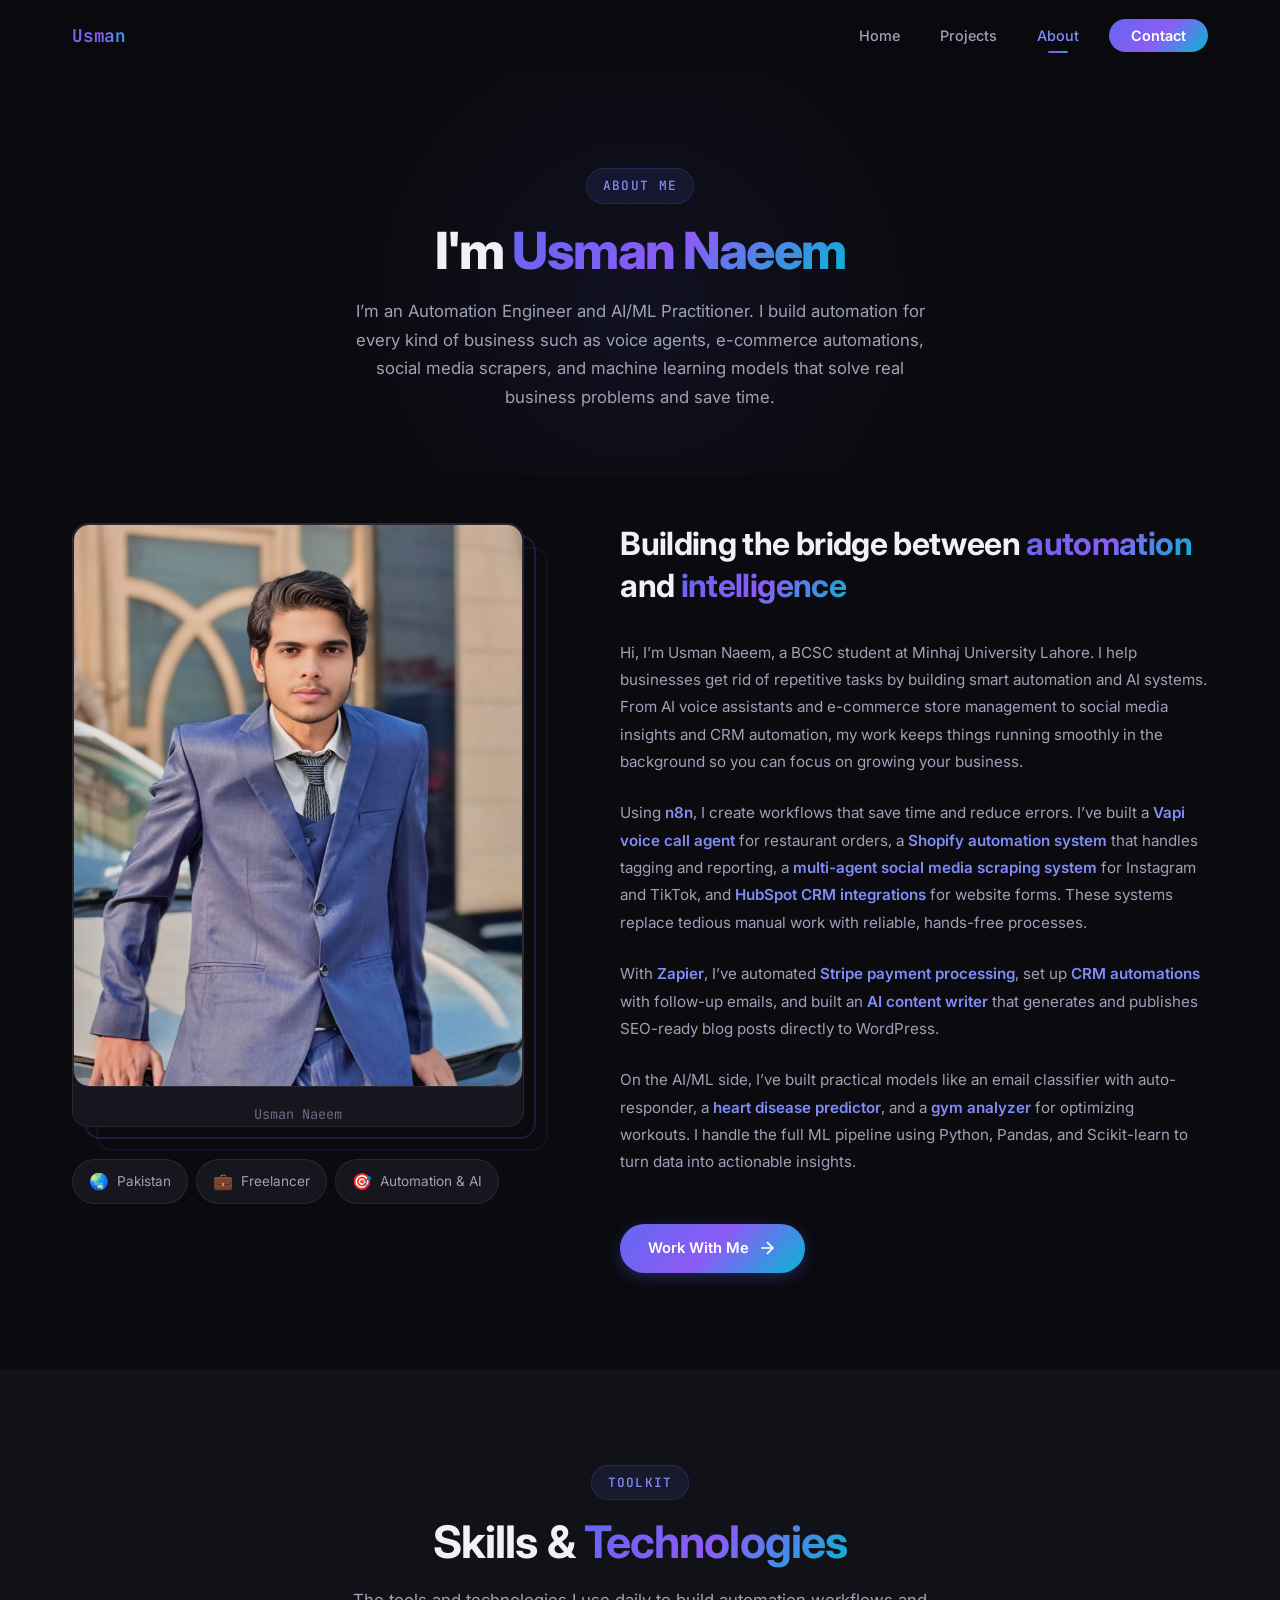
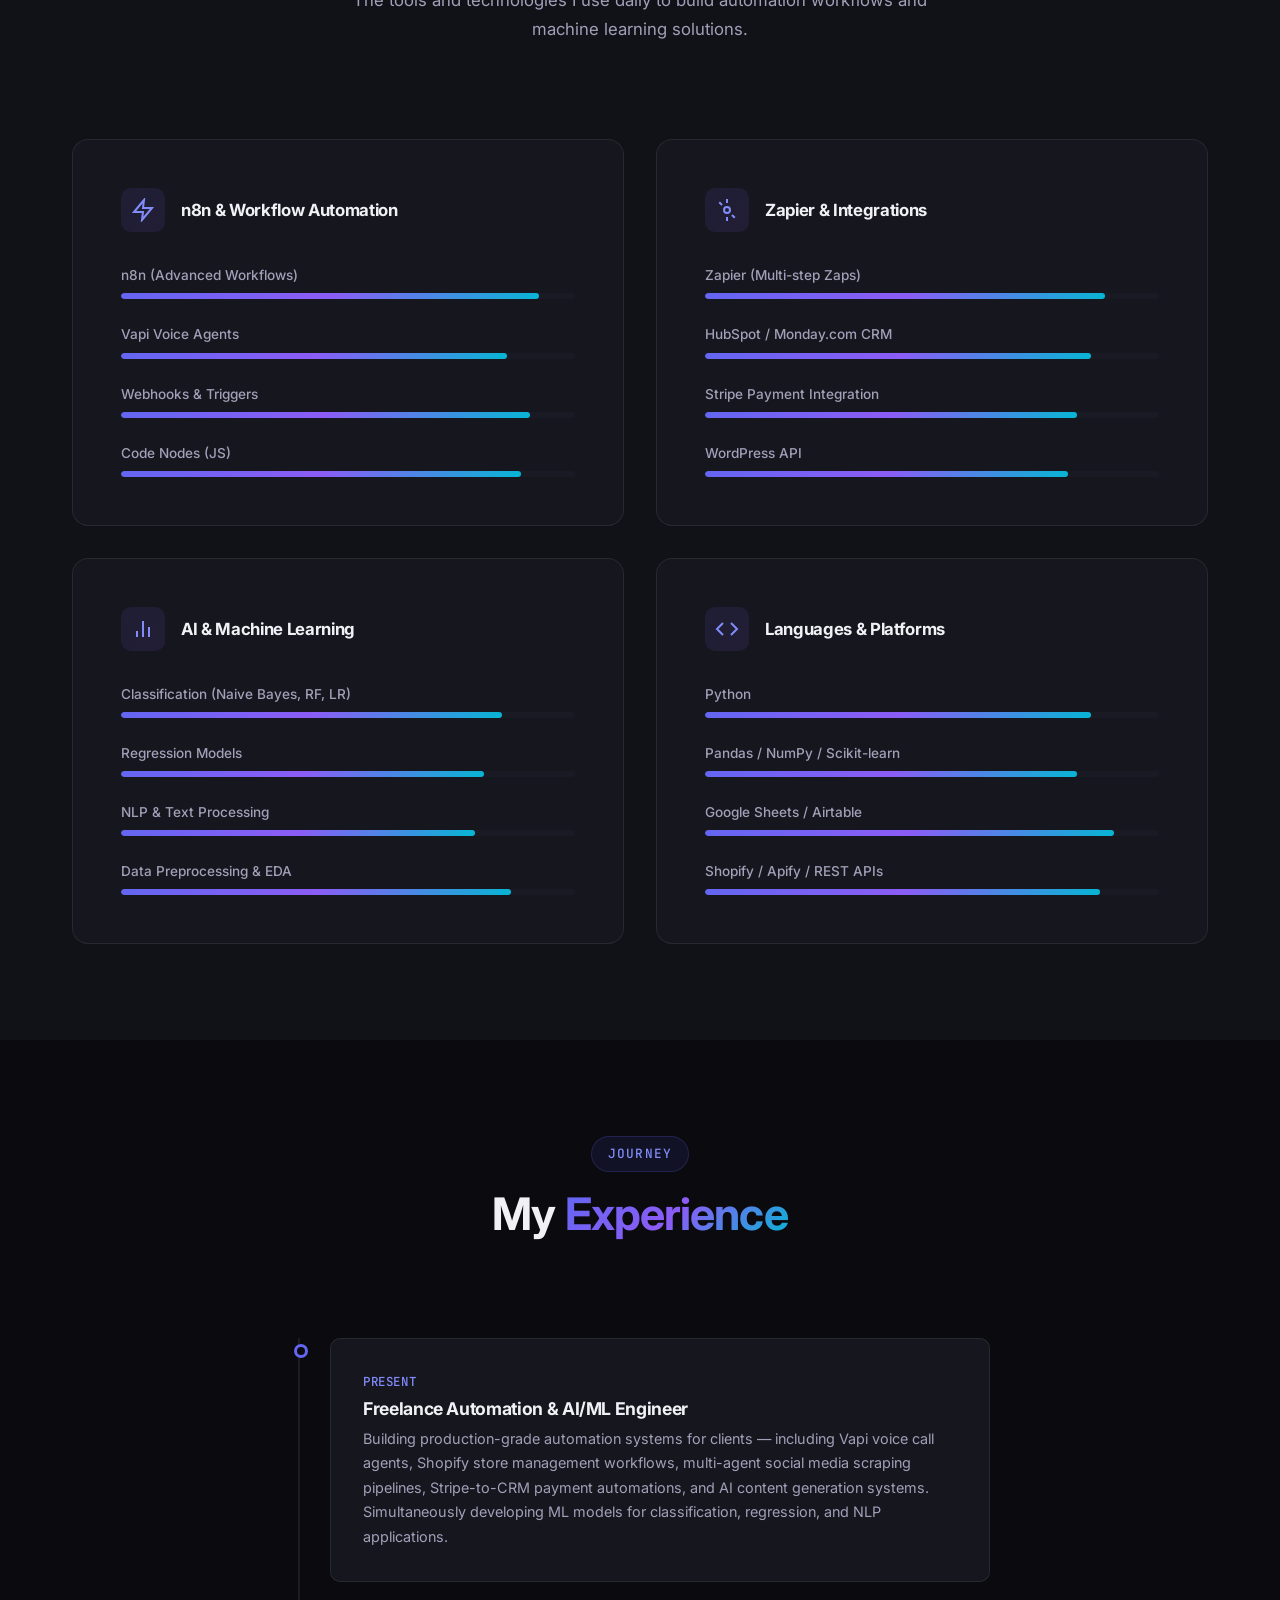
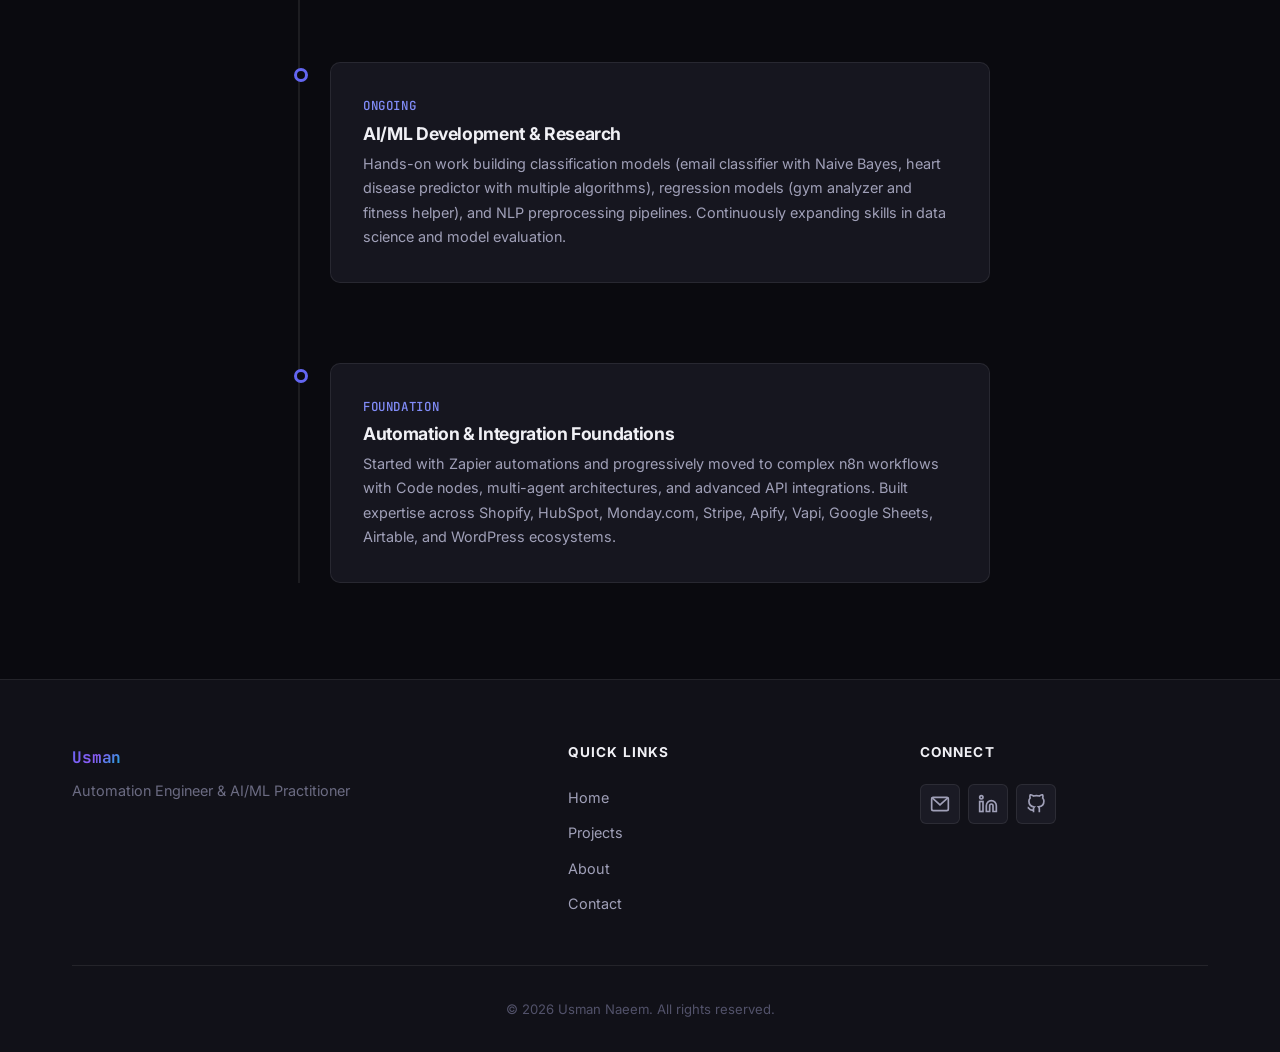
==== commit d708f9ac: "Update about.html" ====
--- a/about.html
+++ b/about.html
@@ -47,9 +47,9 @@
                 <span class="section-tag">About Me</span>
                 <h1 class="page-title">I'm <span class="gradient-text">Usman Naeem</span></h1>
                 <p class="page-subtitle">
-                    Automation Engineer & AI/ML Practitioner who builds voice agents, 
-                    e-commerce automations, social media scrapers, and machine learning 
-                    models that solve real problems.
+                   I’m an Automation Engineer and AI/ML Practitioner. I build automation for every kind of business 
+                    such as voice agents, e-commerce automations, social media scrapers, and machine learning models
+                    that solve real business problems and save time.
                 </p>
             </div>
         </div>
@@ -102,37 +102,16 @@
 
                     <div class="about-paragraphs">
                         <p>
-                            I'm Usman Naeem, a BCSC Student in Minhaj University Lahore. I am an automation engineer and AI/ML practitioner 
-                            who thrives on turning complex, repetitive processes into seamless 
-                            automated systems. My work spans across multiple domains — from 
-                            AI-powered voice agents and e-commerce store management to social 
-                            media intelligence and CRM automation.
-                        </p>
-                        <p>
-                            On the <strong>n8n</strong> side, I've built production-ready workflows 
-                            including a <strong>Vapi-powered voice call agent</strong> for restaurant 
-                            order management, a complete <strong>Shopify automation system</strong> with 
-                            auto-tagging, duplicate checking, and daily performance reports, a 
-                            <strong>multi-agent Apify scraping pipeline</strong> for Instagram and TikTok 
-                            content intelligence, and <strong>HubSpot CRM integrations</strong> with 
-                            website forms. I leverage Code nodes, webhooks, scheduled triggers, and 
-                            multi-step logic to build workflows that genuinely replace manual work.
-                        </p>
-                        <p>
-                            With <strong>Zapier</strong>, I've automated <strong>Stripe payment 
-                            processing</strong> into HubSpot CRM with customer classification and 
-                            follow-up email sequences, built <strong>Monday.com CRM automations</strong> 
-                            from form submissions, and created an <strong>AI content writer</strong> that 
-                            generates and publishes SEO-optimized blog posts directly to WordPress.
-                        </p>
-                        <p>
-                            On the AI/ML front, I have hands-on experience building 
-                            <strong>classification models</strong> — including an email classifier with 
-                            auto-responder using Naive Bayes and NLP, a <strong>heart disease predictor</strong> 
-                            with health recommendations, and a <strong>gym analyzer</strong> that uses 
-                            regression to optimize workout routines. I work with Python, Pandas, 
-                            Scikit-learn, and data visualization libraries to build the full ML pipeline 
-                            from data cleaning to model evaluation.
+                            Hi, I’m Usman Naeem, a BCSC student at Minhaj University Lahore. I help businesses get rid of repetitive tasks by building smart automation and AI systems. From AI voice assistants and e-commerce store management to social media insights and CRM automation, my work keeps things running smoothly in the background so you can focus on growing your business.
+                        </p>
+                        <p>
+                            Using <strong>n8n</strong>, I create workflows that save time and reduce errors. I’ve built a <strong>Vapi voice call agent</strong> for restaurant orders, a <strong>Shopify automation system</strong> that handles tagging and reporting, a <strong>multi-agent social media scraping system</strong> for Instagram and TikTok, and <strong>HubSpot CRM integrations</strong> for website forms. These systems replace tedious manual work with reliable, hands-free processes.
+                        </p>
+                        <p>
+                            With <strong>Zapier</strong>, I’ve automated <strong>Stripe payment processing</strong>, set up <strong>CRM automations</strong> with follow-up emails, and built an <strong>AI content writer</strong> that generates and publishes SEO-ready blog posts directly to WordPress.
+                        </p>
+                        <p>
+                            On the AI/ML side, I’ve built practical models like an email classifier with auto-responder, a <strong>heart disease predictor</strong>, and a <strong>gym analyzer</strong> for optimizing workouts. I handle the full ML pipeline using Python, Pandas, and Scikit-learn to turn data into actionable insights.
                         </p>
                     </div>
 
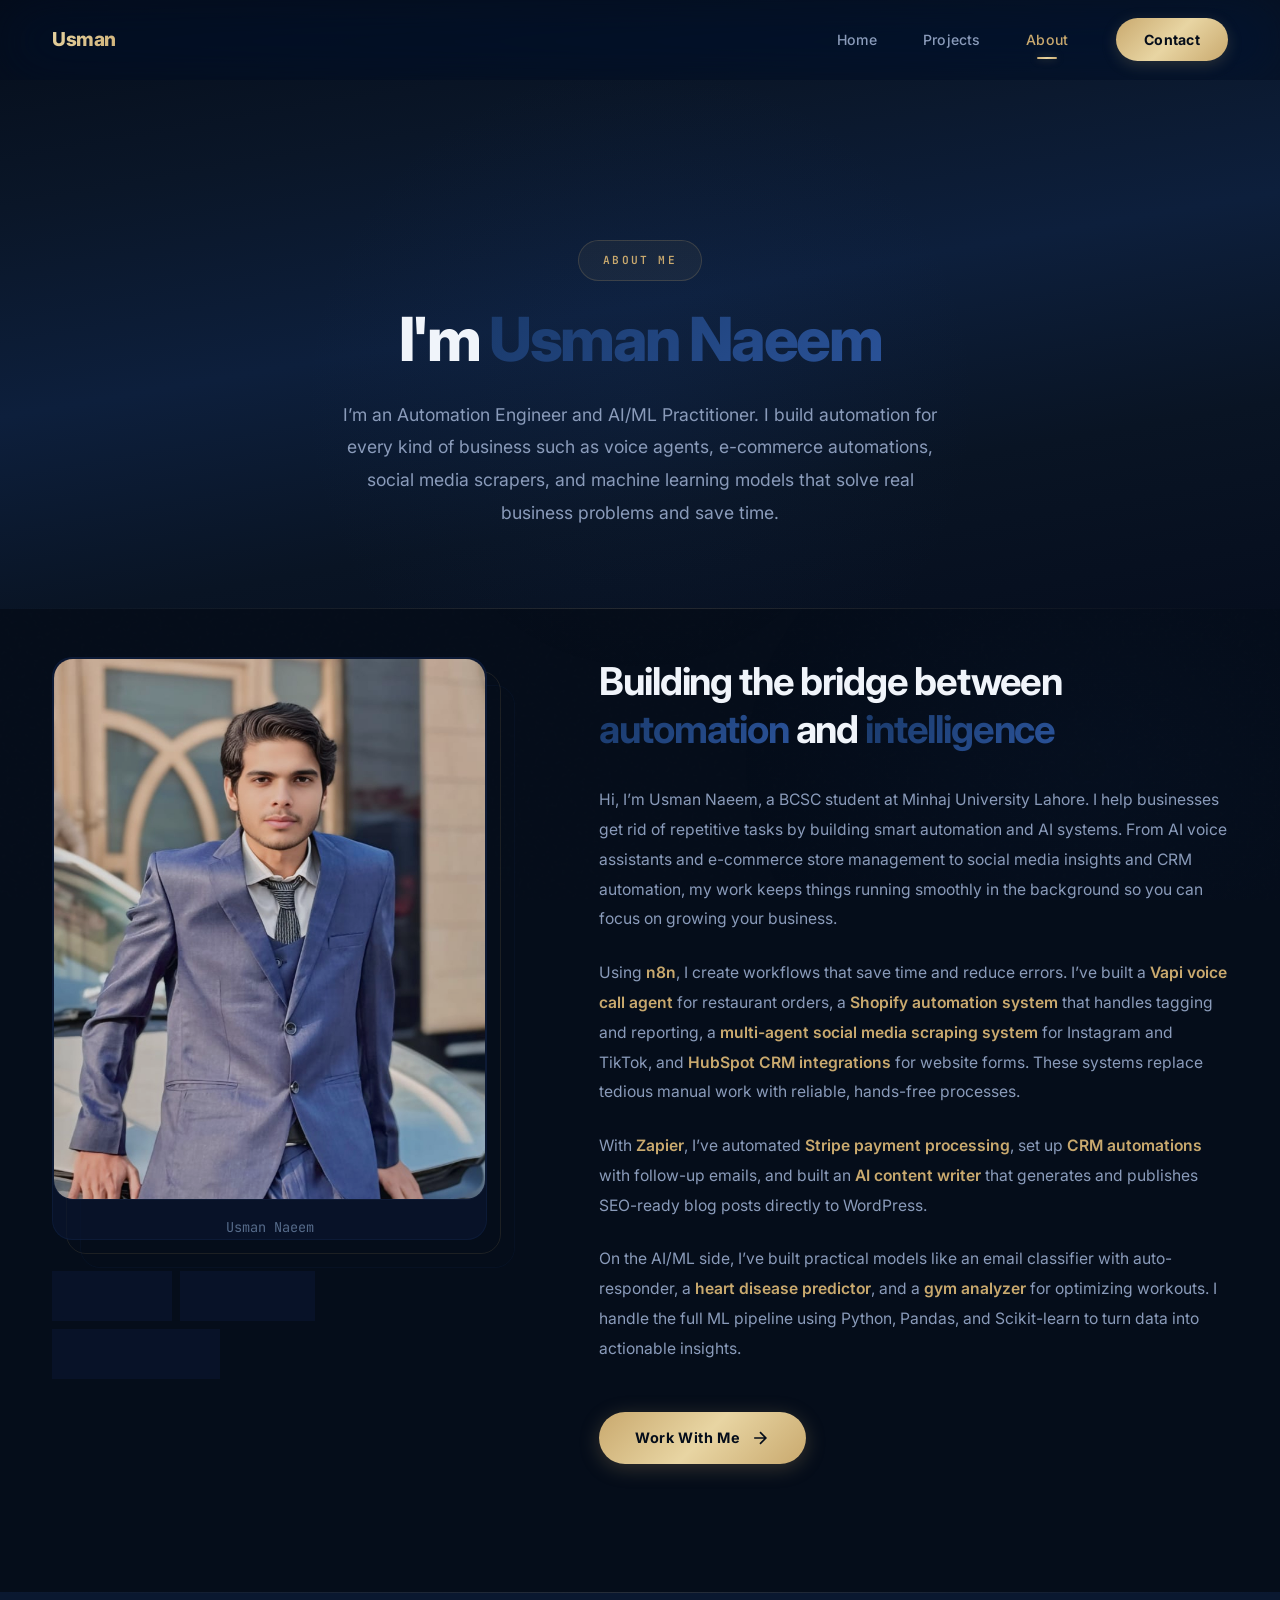
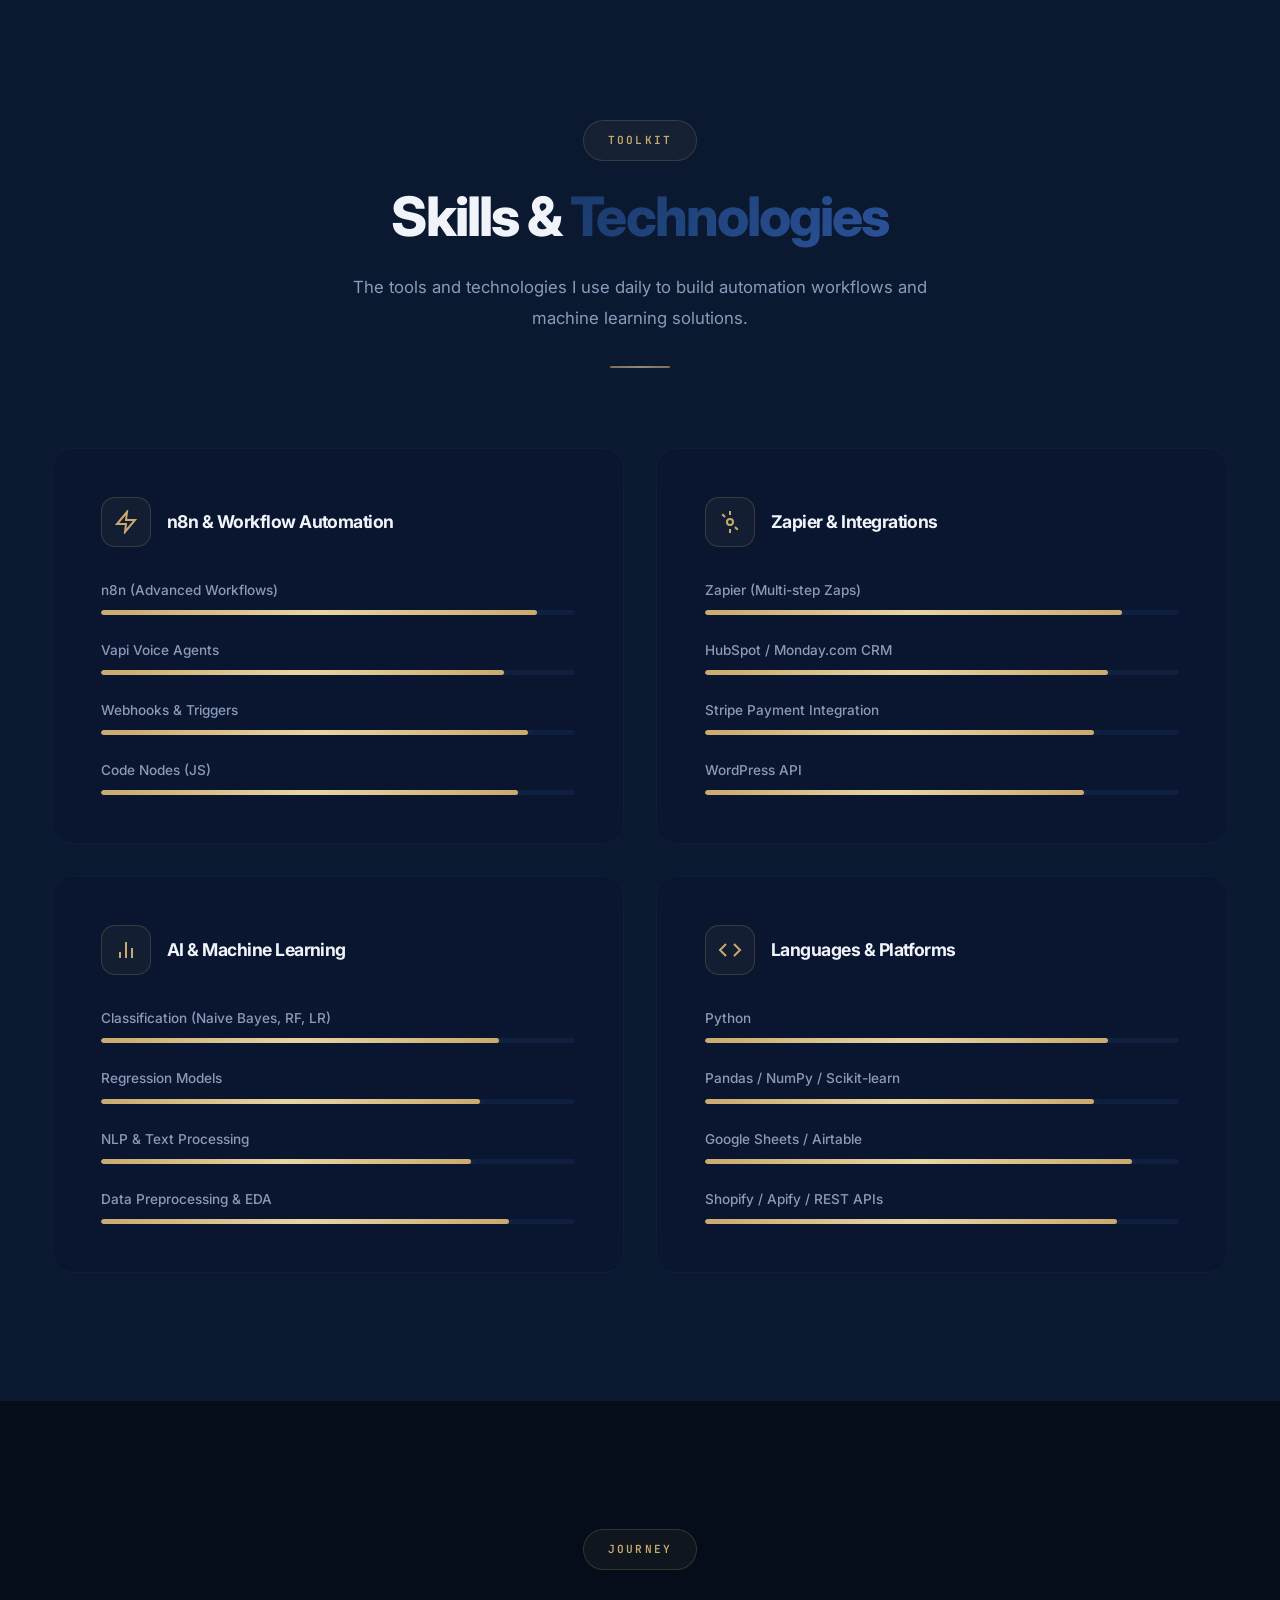
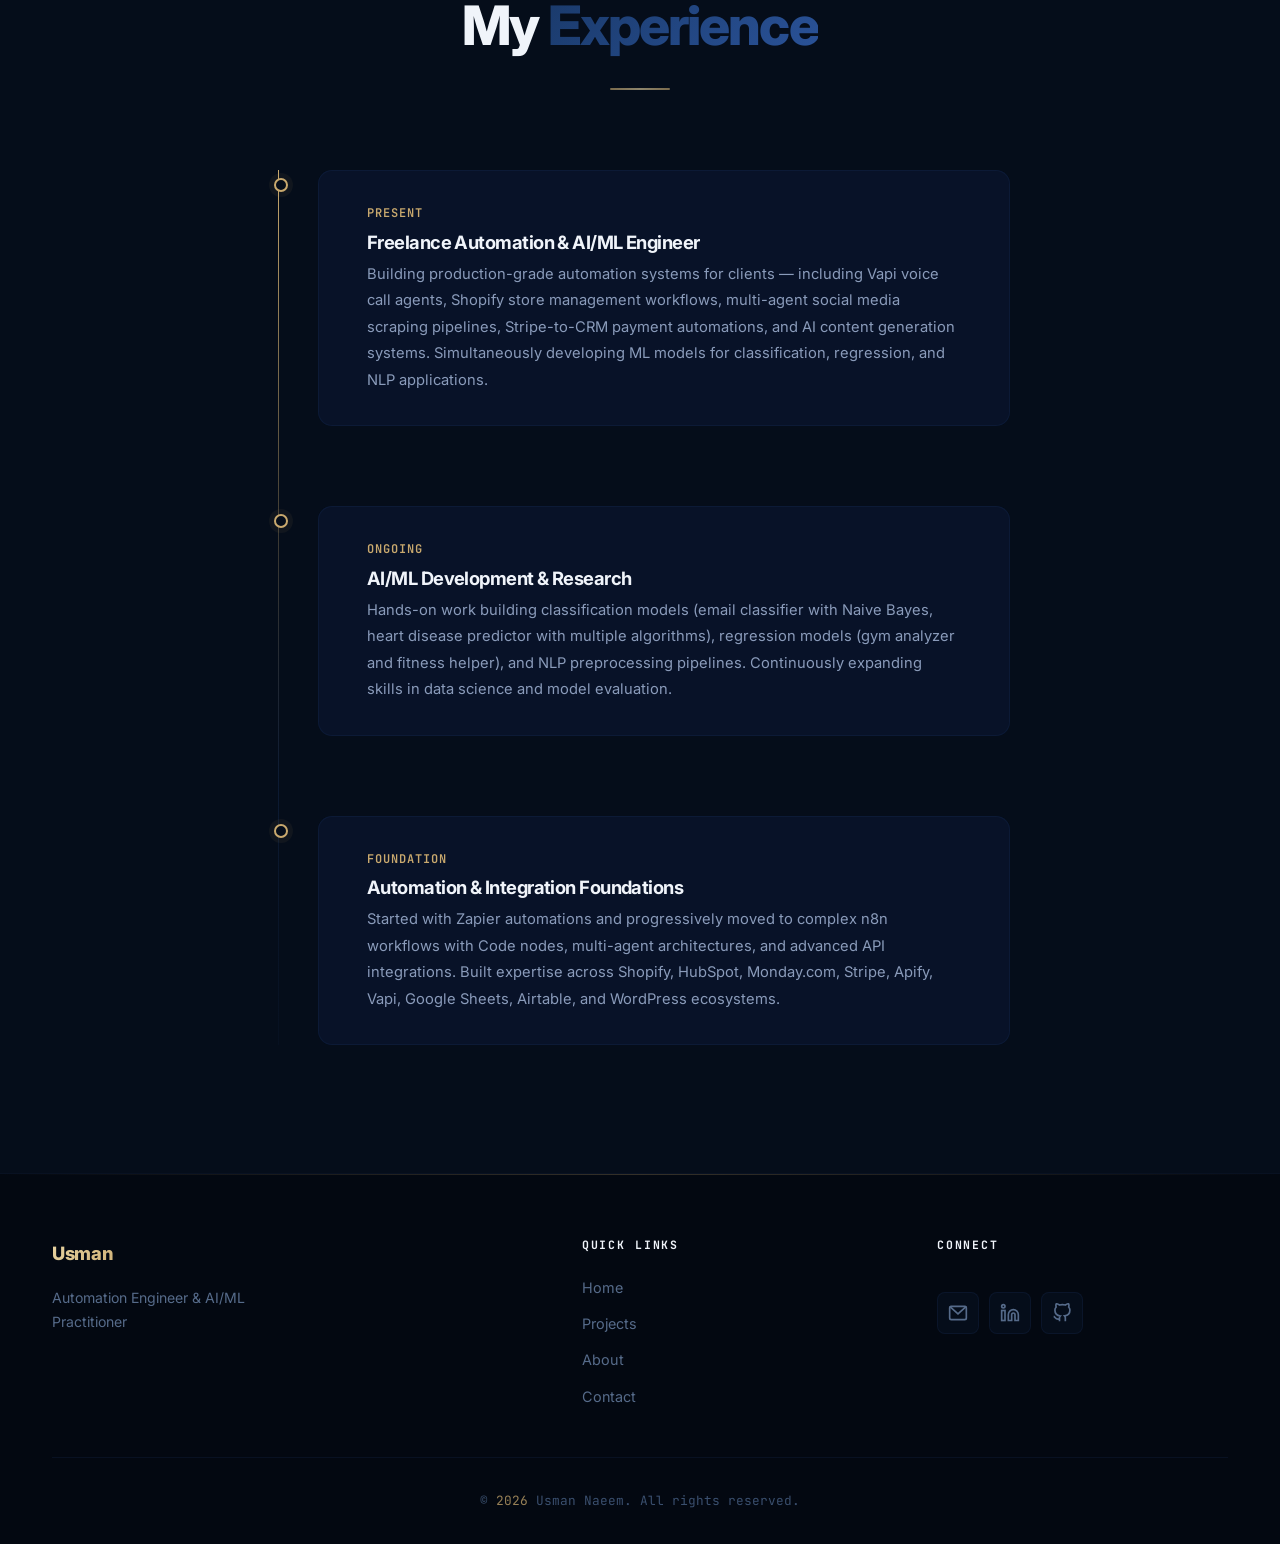
==== commit 3eb12995: "Update about.html" ====
--- a/about.html
+++ b/about.html
@@ -6,7 +6,11 @@
     <meta name="description" content="Learn about Usman Naeem - Automation Engineer and AI/ML Practitioner with expertise in n8n, Zapier, Vapi, Shopify, Apify, HubSpot, Python, and intelligent workflow design.">
     <meta name="keywords" content="Usman Naeem about, automation engineer, AI ML developer, n8n expert, Zapier specialist, Vapi voice agent developer">
     <meta name="author" content="Usman Naeem">
+    <meta property="og:url" content="https://usmanaeem.me/about.html">
+    <meta property="og:title" content="About | Usman Naeem">
+    <meta property="og:image" content="https://usmanaeem.me/images/Usman.jpeg">
     <link rel="icon" type="image/png" href="images/Favicon.png">
+    
 
     <title>About | Usman Naeem - Automation & AI/ML Portfolio</title>
 
--- a/assets/css/style.css
+++ b/assets/css/style.css
@@ -1,44 +1,81 @@
 /* ============================================================
-   USMAN NAEEM - PORTFOLIO WEBSITE STYLESHEET
+   USMAN NAEEM — LUXURY PORTFOLIO
+   Complete Redesign — Dark Blue Premium Theme
    ============================================================ */
-
 
 /* ==========================================
    1. CSS CUSTOM PROPERTIES
    ========================================== */
    :root {
-    --color-primary: #6366f1;
-    --color-primary-light: #818cf8;
-    --color-primary-dark: #4f46e5;
-    --color-secondary: #8b5cf6;
-    --color-accent: #06b6d4;
-
-    --gradient-primary: linear-gradient(135deg, #6366f1 0%, #8b5cf6 50%, #06b6d4 100%);
-    --gradient-subtle: linear-gradient(135deg, rgba(99, 102, 241, 0.1) 0%, rgba(139, 92, 246, 0.1) 100%);
-    --gradient-card: linear-gradient(135deg, rgba(99, 102, 241, 0.05) 0%, rgba(6, 182, 212, 0.05) 100%);
-
-    --bg-primary: #0a0a0f;
-    --bg-secondary: #111118;
-    --bg-tertiary: #1a1a24;
-    --bg-card: #16161f;
-    --bg-card-hover: #1e1e2a;
-
-    --text-primary: #f0f0f5;
-    --text-secondary: #a0a0b8;
-    --text-tertiary: #6b6b82;
-    --text-muted: #52526a;
-
-    --border-color: rgba(255, 255, 255, 0.08);
-    --border-hover: rgba(99, 102, 241, 0.3);
-
-    --shadow-sm: 0 2px 8px rgba(0, 0, 0, 0.3);
-    --shadow-md: 0 4px 20px rgba(0, 0, 0, 0.4);
-    --shadow-lg: 0 8px 40px rgba(0, 0, 0, 0.5);
-    --shadow-glow: 0 0 30px rgba(99, 102, 241, 0.15);
-
-    --font-primary: 'Inter', -apple-system, BlinkMacSystemFont, sans-serif;
-    --font-mono: 'JetBrains Mono', 'Fira Code', monospace;
-
+    /* ── Luxury Dark Blue Palette ── */
+    --royal: #1e3a5f;
+    --royal-light: #2a5298;
+    --royal-dark: #0f2137;
+    --sapphire: #1a4b8c;
+    --azure: #4a90d9;
+    --ice: #7eb8f0;
+    --frost: #a8d4ff;
+    --gold: #c9a96e;
+    --gold-light: #e8d5a3;
+    --gold-dark: #a08347;
+    --platinum: #c0c8d4;
+    --emerald: #4ecdc4;
+
+    /* Gradients */
+    --grad-royal: linear-gradient(135deg, #1a3a6b 0%, #2a5298 50%, #1e6bbd 100%);
+    --grad-gold: linear-gradient(135deg, #c9a96e 0%, #e8d5a3 50%, #c9a96e 100%);
+    --grad-hero: linear-gradient(170deg, #050d1a 0%, #0a1628 25%, #0d1f3c 50%, #091424 75%, #060e1e 100%);
+    --grad-card: linear-gradient(160deg, rgba(26, 58, 107, 0.06) 0%, rgba(42, 82, 152, 0.03) 100%);
+    --grad-shine: linear-gradient(120deg, transparent 30%, rgba(201, 169, 110, 0.06) 50%, transparent 70%);
+    --grad-glass: linear-gradient(135deg, rgba(255, 255, 255, 0.04) 0%, rgba(255, 255, 255, 0.01) 100%);
+    --grad-border: linear-gradient(135deg, rgba(201, 169, 110, 0.3), rgba(42, 82, 152, 0.3), rgba(201, 169, 110, 0.1));
+    --grad-text-luxury: linear-gradient(135deg, #e8d5a3 0%, #c9a96e 40%, #a08347 70%, #c9a96e 100%);
+
+    /* Backgrounds */
+    --bg-void: #030811;
+    --bg-deep: #050d1a;
+    --bg-primary: #081428;
+    --bg-secondary: #0a1830;
+    --bg-elevated: #0d1f3c;
+    --bg-card: rgba(10, 22, 48, 0.7);
+    --bg-card-solid: #0c1a36;
+    --bg-card-hover: rgba(15, 30, 60, 0.9);
+    --bg-input: rgba(8, 18, 38, 0.8);
+    --bg-glass: rgba(13, 25, 50, 0.5);
+
+    /* Text */
+    --text-white: #f0f4fa;
+    --text-primary: #d4dce8;
+    --text-secondary: #8a9bba;
+    --text-tertiary: #566b8a;
+    --text-muted: #3a4f6e;
+
+    /* Borders */
+    --border-subtle: rgba(42, 82, 152, 0.12);
+    --border-medium: rgba(42, 82, 152, 0.2);
+    --border-hover: rgba(201, 169, 110, 0.3);
+    --border-gold: rgba(201, 169, 110, 0.2);
+
+    /* Shadows */
+    --shadow-xs: 0 1px 3px rgba(0, 0, 0, 0.3);
+    --shadow-sm: 0 4px 12px rgba(0, 0, 0, 0.3);
+    --shadow-md: 0 8px 32px rgba(0, 0, 0, 0.35);
+    --shadow-lg: 0 20px 60px rgba(0, 0, 0, 0.4);
+    --shadow-xl: 0 32px 80px rgba(0, 0, 0, 0.5);
+    --shadow-glow-blue: 0 0 40px rgba(42, 82, 152, 0.15);
+    --shadow-glow-gold: 0 0 40px rgba(201, 169, 110, 0.1);
+    --shadow-inner: inset 0 1px 0 rgba(255, 255, 255, 0.03);
+    --shadow-card: 0 4px 20px rgba(0, 0, 0, 0.25), var(--shadow-inner);
+    --shadow-card-hover: 0 16px 48px rgba(0, 0, 0, 0.35), 0 0 30px rgba(42, 82, 152, 0.1);
+
+    /* Typography */
+    --font-heading: 'Inter', 'SF Pro Display', -apple-system, BlinkMacSystemFont, sans-serif;
+    --font-body: 'Inter', -apple-system, BlinkMacSystemFont, 'Segoe UI', sans-serif;
+    --font-mono: 'JetBrains Mono', 'Fira Code', 'Cascadia Code', monospace;
+    --font-accent: 'Inter', sans-serif;
+
+    /* Spacing */
+    --space-2xs: 0.125rem;
     --space-xs: 0.25rem;
     --space-sm: 0.5rem;
     --space-md: 1rem;
@@ -46,323 +83,1229 @@
     --space-xl: 2rem;
     --space-2xl: 3rem;
     --space-3xl: 4rem;
-    --space-4xl: 6rem;
-
-    --radius-sm: 6px;
-    --radius-md: 10px;
-    --radius-lg: 16px;
-    --radius-xl: 24px;
+    --space-4xl: 5rem;
+    --space-5xl: 7rem;
+    --space-6xl: 10rem;
+
+    /* Radius */
+    --radius-xs: 4px;
+    --radius-sm: 8px;
+    --radius-md: 14px;
+    --radius-lg: 20px;
+    --radius-xl: 28px;
+    --radius-2xl: 40px;
     --radius-full: 9999px;
 
-    --transition-fast: 0.2s ease;
-    --transition-base: 0.3s ease;
-    --transition-slow: 0.5s ease;
-
-    --container-max: 1200px;
-    --navbar-height: 72px;
+    /* Transitions */
+    --ease-out-expo: cubic-bezier(0.16, 1, 0.3, 1);
+    --ease-out-back: cubic-bezier(0.34, 1.56, 0.64, 1);
+    --ease-in-out-quint: cubic-bezier(0.86, 0, 0.07, 1);
+    --ease-smooth: cubic-bezier(0.22, 1, 0.36, 1);
+    --t-fast: 0.2s;
+    --t-base: 0.35s;
+    --t-slow: 0.6s;
+    --t-slower: 0.9s;
+
+    /* Layout */
+    --container-max: 1240px;
+    --container-narrow: 860px;
+    --navbar-height: 80px;
+    --section-gap: 8rem;
 }
 
 
 /* ==========================================
-   2. RESET & BASE
+   2. RESET & FOUNDATION
    ========================================== */
-*, *::before, *::after { margin: 0; padding: 0; box-sizing: border-box; }
-html { scroll-behavior: smooth; font-size: 16px; -webkit-text-size-adjust: 100%; }
-body { font-family: var(--font-primary); background-color: var(--bg-primary); color: var(--text-primary); line-height: 1.7; overflow-x: hidden; -webkit-font-smoothing: antialiased; -moz-osx-font-smoothing: grayscale; }
+*, *::before, *::after {
+    margin: 0;
+    padding: 0;
+    box-sizing: border-box;
+}
+
+html {
+    scroll-behavior: smooth;
+    font-size: 16px;
+    -webkit-text-size-adjust: 100%;
+    scrollbar-width: thin;
+    scrollbar-color: var(--royal-dark) var(--bg-void);
+}
+
+::-webkit-scrollbar { width: 6px; }
+::-webkit-scrollbar-track { background: var(--bg-void); }
+::-webkit-scrollbar-thumb {
+    background: linear-gradient(180deg, var(--royal), var(--sapphire));
+    border-radius: 10px;
+}
+::-webkit-scrollbar-thumb:hover {
+    background: linear-gradient(180deg, var(--royal-light), var(--azure));
+}
+
+body {
+    font-family: var(--font-body);
+    background: var(--bg-deep);
+    color: var(--text-primary);
+    line-height: 1.7;
+    overflow-x: hidden;
+    -webkit-font-smoothing: antialiased;
+    -moz-osx-font-smoothing: grayscale;
+    position: relative;
+}
+
+/* ── Noise Texture Overlay ── */
+body::before {
+    content: '';
+    position: fixed;
+    inset: 0;
+    background-image: url("data:image/svg+xml,%3Csvg viewBox='0 0 256 256' xmlns='http://www.w3.org/2000/svg'%3E%3Cfilter id='noise'%3E%3CfeTurbulence type='fractalNoise' baseFrequency='0.9' numOctaves='4' stitchTiles='stitch'/%3E%3C/filter%3E%3Crect width='100%25' height='100%25' filter='url(%23noise)' opacity='0.015'/%3E%3C/svg%3E");
+    pointer-events: none;
+    z-index: 0;
+    opacity: 0.6;
+}
+
+/* ── Ambient Radial Lights ── */
+body::after {
+    content: '';
+    position: fixed;
+    inset: 0;
+    background:
+        radial-gradient(ellipse 800px 600px at 15% 10%, rgba(26, 75, 140, 0.06) 0%, transparent 60%),
+        radial-gradient(ellipse 600px 500px at 85% 85%, rgba(42, 82, 152, 0.04) 0%, transparent 60%),
+        radial-gradient(ellipse 400px 400px at 50% 50%, rgba(201, 169, 110, 0.02) 0%, transparent 60%);
+    pointer-events: none;
+    z-index: 0;
+}
+
+body > * {
+    position: relative;
+    z-index: 1;
+}
+
 ul, ol { list-style: none; }
-a { text-decoration: none; color: inherit; transition: color var(--transition-fast); }
+a { text-decoration: none; color: inherit; transition: color var(--t-fast) var(--ease-smooth); }
 img { max-width: 100%; height: auto; display: block; }
 button { border: none; background: none; cursor: pointer; font-family: inherit; font-size: inherit; color: inherit; }
 input, textarea, select { font-family: inherit; font-size: inherit; color: inherit; outline: none; }
-::selection { background: rgba(99, 102, 241, 0.3); color: var(--text-primary); }
+
+::selection {
+    background: rgba(201, 169, 110, 0.25);
+    color: var(--text-white);
+}
 
 
 /* ==========================================
-   3. TYPOGRAPHY
+   3. TYPOGRAPHY SYSTEM
    ========================================== */
-h1, h2, h3, h4, h5, h6 { font-weight: 700; line-height: 1.2; letter-spacing: -0.02em; }
-.gradient-text { background: var(--gradient-primary); -webkit-background-clip: text; -webkit-text-fill-color: transparent; background-clip: text; }
+h1, h2, h3, h4, h5, h6 {
+    font-family: var(--font-heading);
+    font-weight: 700;
+    line-height: 1.15;
+    letter-spacing: -0.03em;
+    color: var(--text-white);
+}
+
+.gradient-text {
+    background: var(--grad-royal);
+    -webkit-background-clip: text;
+    -webkit-text-fill-color: transparent;
+    background-clip: text;
+    background-size: 200% 200%;
+    animation: gradient-drift 8s ease infinite;
+}
+
+.gold-text {
+    background: var(--grad-text-luxury);
+    -webkit-background-clip: text;
+    -webkit-text-fill-color: transparent;
+    background-clip: text;
+    background-size: 300% 300%;
+    animation: gradient-drift 6s ease infinite;
+}
+
+@keyframes gradient-drift {
+    0%, 100% { background-position: 0% 50%; }
+    50% { background-position: 100% 50%; }
+}
 
 
 /* ==========================================
-   4. LAYOUT & CONTAINER
+   4. LAYOUT SYSTEM
    ========================================== */
-.container { max-width: var(--container-max); margin: 0 auto; padding: 0 var(--space-xl); }
-.section-header { text-align: center; margin-bottom: var(--space-4xl); }
-.section-tag { display: inline-block; font-family: var(--font-mono); font-size: 0.8rem; font-weight: 500; letter-spacing: 0.1em; text-transform: uppercase; color: var(--color-primary-light); background: rgba(99, 102, 241, 0.1); padding: 6px 16px; border-radius: var(--radius-full); border: 1px solid rgba(99, 102, 241, 0.2); margin-bottom: var(--space-md); }
-.section-title { font-size: clamp(1.8rem, 4vw, 2.8rem); margin-bottom: var(--space-md); color: var(--text-primary); }
-.section-subtitle { font-size: 1.05rem; color: var(--text-secondary); max-width: 600px; margin: 0 auto; line-height: 1.7; }
+.container {
+    max-width: var(--container-max);
+    margin: 0 auto;
+    padding: 0 var(--space-xl);
+}
+
+.container-narrow {
+    max-width: var(--container-narrow);
+    margin: 0 auto;
+    padding: 0 var(--space-xl);
+}
+
+/* ── Section Header — Luxury Style ── */
+.section-header {
+    text-align: center;
+    margin-bottom: var(--space-4xl);
+    position: relative;
+}
+
+.section-tag {
+    display: inline-flex;
+    align-items: center;
+    gap: 10px;
+    font-family: var(--font-mono);
+    font-size: 0.7rem;
+    font-weight: 600;
+    letter-spacing: 0.2em;
+    text-transform: uppercase;
+    color: var(--gold);
+    background: rgba(201, 169, 110, 0.06);
+    padding: 10px 24px;
+    border-radius: var(--radius-full);
+    border: 1px solid var(--border-gold);
+    margin-bottom: var(--space-lg);
+    position: relative;
+    overflow: hidden;
+}
+
+.section-tag::before {
+    content: '';
+    position: absolute;
+    top: 0;
+    left: -100%;
+    width: 100%;
+    height: 100%;
+    background: var(--grad-shine);
+    animation: shine-sweep 4s infinite;
+}
+
+@keyframes shine-sweep {
+    0% { left: -100%; }
+    40%, 100% { left: 200%; }
+}
+
+.section-title {
+    font-size: clamp(2.2rem, 5vw, 3.4rem);
+    margin-bottom: var(--space-lg);
+    color: var(--text-white);
+    font-weight: 800;
+    letter-spacing: -0.035em;
+}
+
+.section-subtitle {
+    font-size: 1.05rem;
+    color: var(--text-secondary);
+    max-width: 580px;
+    margin: 0 auto;
+    line-height: 1.85;
+}
+
+/* ── Luxury Divider ── */
+.section-header::after {
+    content: '';
+    display: block;
+    width: 60px;
+    height: 2px;
+    background: var(--grad-gold);
+    margin: var(--space-xl) auto 0;
+    border-radius: var(--radius-full);
+    opacity: 0.6;
+}
 
 
 /* ==========================================
-   5. NAVIGATION
+   5. NAVIGATION — Floating Glass Bar (Fixed)
    ========================================== */
    .navbar {
-      position: fixed;
-      top: 0;
-      left: 0;
-      right: 0;
-      height: var(--navbar-height);
-      z-index: 1000;
-      transition: all var(--transition-base);
-      background: rgba(10, 10, 15, 0.8);
-      backdrop-filter: blur(20px);
-      -webkit-backdrop-filter: blur(20px);
-      border-bottom: 1px solid transparent;
-  }
-  
-  .navbar.scrolled {
-      background: rgba(10, 10, 15, 0.95);
-      border-bottom: 1px solid var(--border-color);
-      box-shadow: var(--shadow-sm);
-  }
-  
-  .nav-container {
-      max-width: var(--container-max);
-      margin: 0 auto;
-      padding: 0 var(--space-xl);
-      height: 100%;
-      display: flex;
-      align-items: center;
-      justify-content: space-between;
-  }
-  
-  /* --- Logo: Favicon Image + Name --- */
-  .nav-logo {
-      display: flex;
-      align-items: center;
-      gap: 10px;
-      font-family: var(--font-mono);
-      font-weight: 700;
-      color: var(--text-primary);
-      transition: all var(--transition-fast);
-      text-decoration: none;
-  }
-  
-  .nav-logo:hover {
-      color: var(--color-primary-light);
-  }
-  
-  .nav-logo:hover .logo-img {
-      transform: scale(1.1) rotate(5deg);
-      filter: drop-shadow(0 0 8px rgba(99, 102, 241, 0.4));
-  }
-  
-  /* Favicon image */
-  .logo-img {
-      width: 36px;
-      height: 36px;
-      object-fit: contain;
-      border-radius: 8px;
-      transition: all var(--transition-base);
-  }
-  
-  /* Name text with gradient */
-  .logo-text {
-      background: var(--gradient-primary);
-      -webkit-background-clip: text;
-      -webkit-text-fill-color: transparent;
-      background-clip: text;
-      font-size: 1.1rem;
-      font-weight: 700;
-      letter-spacing: -0.01em;
-  }
-  
-  /* Hide old bracket elements if they still exist */
-  .logo-bracket {
-      display: none;
-  }
-  
-  /* Footer logo — slightly smaller */
-  .footer-brand .nav-logo .logo-img {
-      width: 32px;
-      height: 32px;
-  }
-  
-  .footer-brand .nav-logo .logo-text {
-      font-size: 1rem;
-  }
-  
-  /* --- Nav Links --- */
-  .nav-links {
-      display: flex;
-      align-items: center;
-      gap: var(--space-xs);
-  }
-  
-  .nav-link {
-      padding: 8px 18px;
-      font-size: 0.9rem;
-      font-weight: 500;
-      color: var(--text-secondary);
-      border-radius: var(--radius-sm);
-      transition: all var(--transition-fast);
-      position: relative;
-  }
-  
-  .nav-link:hover {
-      color: var(--text-primary);
-      background: rgba(255, 255, 255, 0.05);
-  }
-  
-  .nav-link.active {
-      color: var(--color-primary-light);
-  }
-  
-  .nav-link.active::after {
-      content: '';
-      position: absolute;
-      bottom: -1px;
-      left: 50%;
-      transform: translateX(-50%);
-      width: 20px;
-      height: 2px;
-      background: var(--gradient-primary);
-      border-radius: var(--radius-full);
-  }
-  
-  .nav-link.cta-link {
-      background: var(--gradient-primary);
-      color: white !important;
-      border-radius: var(--radius-full);
-      padding: 8px 22px;
-      font-weight: 600;
-      margin-left: var(--space-sm);
-  }
-  
-  .nav-link.cta-link::after {
-      display: none;
-  }
-  
-  .nav-link.cta-link:hover {
-      box-shadow: var(--shadow-glow);
-      transform: translateY(-1px);
-  }
-  
-  /* --- Hamburger Menu Toggle --- */
-  .nav-toggle {
-      display: none;
-      flex-direction: column;
-      gap: 5px;
-      padding: 4px;
-      z-index: 1001;
-  }
-  
-  .hamburger-line {
-      width: 24px;
-      height: 2px;
-      background: var(--text-primary);
-      border-radius: 2px;
-      transition: all var(--transition-base);
-      transform-origin: center;
-  }
-  
-  .nav-toggle.active .hamburger-line:nth-child(1) {
-      transform: rotate(45deg) translate(5px, 5px);
-  }
-  
-  .nav-toggle.active .hamburger-line:nth-child(2) {
-      opacity: 0;
-      transform: scaleX(0);
-  }
-  
-  .nav-toggle.active .hamburger-line:nth-child(3) {
-      transform: rotate(-45deg) translate(5px, -5px);
-  }
-  /* ==========================================
-   6. HERO SECTION
+    position: fixed;
+    top: 0;
+    left: 0;
+    right: 0;
+    height: var(--navbar-height);
+    z-index: 1000;
+    transition: all var(--t-base) var(--ease-smooth);
+    background: rgba(5, 13, 26, 0.5);
+    backdrop-filter: blur(30px) saturate(200%);
+    -webkit-backdrop-filter: blur(30px) saturate(200%);
+    border-bottom: 1px solid transparent;
+}
+
+.navbar.scrolled {
+    background: rgba(5, 13, 26, 0.92);
+    border-bottom: 1px solid var(--border-subtle);
+    box-shadow: 0 4px 40px rgba(0, 0, 0, 0.4);
+    height: 72px;
+}
+
+.nav-container {
+    max-width: var(--container-max);
+    margin: 0 auto;
+    padding: 0 var(--space-xl);
+    height: 100%;
+    display: flex;
+    align-items: center;
+    justify-content: space-between;
+}
+
+/* ── Logo ── */
+.nav-logo {
+    display: flex;
+    align-items: center;
+    gap: 14px;
+    text-decoration: none;
+    transition: all var(--t-fast) var(--ease-smooth);
+    position: relative;
+    z-index: 2;
+}
+
+.nav-logo:hover .logo-img {
+    transform: scale(1.06);
+    filter: drop-shadow(0 0 16px rgba(201, 169, 110, 0.3));
+}
+
+.logo-img {
+    width: 40px;
+    height: 40px;
+    object-fit: contain;
+    border-radius: var(--radius-sm);
+    transition: all var(--t-base) var(--ease-out-back);
+    filter: drop-shadow(0 2px 6px rgba(0, 0, 0, 0.3));
+}
+
+.logo-text {
+    background: var(--grad-text-luxury);
+    -webkit-background-clip: text;
+    -webkit-text-fill-color: transparent;
+    background-clip: text;
+    font-family: var(--font-heading);
+    font-size: 1.2rem;
+    font-weight: 800;
+    letter-spacing: -0.02em;
+    background-size: 300% 300%;
+    animation: gradient-drift 6s ease infinite;
+}
+
+.logo-bracket { display: none; }
+
+/* ── Nav Links ── */
+.nav-links {
+    display: flex;
+    align-items: center;
+    gap: 2px;
+    list-style: none;
+    margin: 0;
+    padding: 0;
+    position: relative;
+    z-index: 2;
+}
+
+/* KEY FIX: li must not stretch or overlap */
+.nav-links li {
+    display: flex;
+    align-items: center;
+    position: relative;
+}
+
+.nav-link {
+    display: inline-flex;
+    align-items: center;
+    padding: 10px 22px;
+    font-size: 0.88rem;
+    font-weight: 500;
+    color: var(--text-secondary);
+    border-radius: var(--radius-sm);
+    transition: all var(--t-fast) var(--ease-smooth);
+    position: relative;
+    letter-spacing: 0.01em;
+    text-decoration: none;
+    white-space: nowrap;
+    z-index: 2;
+}
+
+.nav-link:hover {
+    color: var(--text-white);
+    background: rgba(255, 255, 255, 0.04);
+}
+
+.nav-link.active {
+    color: var(--gold);
+}
+
+.nav-link.active::after {
+    content: '';
+    position: absolute;
+    bottom: 2px;
+    left: 50%;
+    transform: translateX(-50%);
+    width: 20px;
+    height: 2px;
+    background: var(--grad-gold);
+    border-radius: var(--radius-full);
+    box-shadow: 0 0 8px rgba(201, 169, 110, 0.4);
+    pointer-events: none;
+}
+
+/* ── CTA Link (Contact button) ── */
+.nav-link.cta-link {
+    background: var(--grad-gold);
+    color: var(--bg-deep) !important;
+    border-radius: var(--radius-full);
+    padding: 10px 28px;
+    font-weight: 700;
+    margin-left: var(--space-lg);
+    box-shadow: 0 4px 16px rgba(201, 169, 110, 0.2);
+    position: relative;
+    overflow: hidden;
+    letter-spacing: 0.02em;
+}
+
+.nav-link.cta-link::before {
+    content: '';
+    position: absolute;
+    top: 0;
+    left: -100%;
+    width: 100%;
+    height: 100%;
+    background: linear-gradient(90deg, transparent, rgba(255, 255, 255, 0.2), transparent);
+    transition: left var(--t-slow) var(--ease-smooth);
+    pointer-events: none;
+}
+
+.nav-link.cta-link:hover::before { left: 100%; }
+
+/* Prevent the active underline dot from showing on cta-link */
+.nav-link.cta-link::after { display: none !important; }
+
+.nav-link.cta-link:hover {
+    box-shadow: 0 8px 30px rgba(201, 169, 110, 0.35);
+    transform: translateY(-2px);
+    color: var(--bg-deep) !important;
+}
+
+/* ── Hamburger ── */
+.nav-toggle {
+    display: none;
+    flex-direction: column;
+    gap: 6px;
+    padding: 6px;
+    z-index: 1001;
+    position: relative;
+    cursor: pointer;
+    background: none;
+    border: none;
+}
+
+.hamburger-line {
+    width: 28px;
+    height: 2px;
+    background: var(--gold);
+    border-radius: 3px;
+    transition: all var(--t-base) var(--ease-smooth);
+    transform-origin: center;
+    display: block;
+}
+
+.nav-toggle.active .hamburger-line:nth-child(1) { transform: rotate(45deg) translate(6px, 6px); }
+.nav-toggle.active .hamburger-line:nth-child(2) { opacity: 0; transform: scaleX(0); }
+.nav-toggle.active .hamburger-line:nth-child(3) { transform: rotate(-45deg) translate(6px, -6px); }
+
+/* ── Mobile ── */
+@media (max-width: 768px) {
+    .nav-links {
+        display: none;
+    }
+
+    .nav-toggle {
+        display: flex;
+    }
+}
+/* ==========================================
+   6. HERO — Cinematic Full-Screen
    ========================================== */
-.hero { min-height: 100vh; display: flex; align-items: center; justify-content: center; position: relative; padding: calc(var(--navbar-height) + var(--space-3xl)) var(--space-xl) var(--space-3xl); overflow: hidden; }
-.hero-particles { position: absolute; inset: 0; overflow: hidden; pointer-events: none; }
-.particle { position: absolute; border-radius: 50%; background: var(--gradient-primary); opacity: 0.06; animation: float-particle 20s infinite ease-in-out; }
-.particle:nth-child(1) { width: 300px; height: 300px; top: 10%; left: -5%; animation-delay: 0s; }
-.particle:nth-child(2) { width: 200px; height: 200px; top: 60%; right: -3%; animation-delay: -5s; }
-.particle:nth-child(3) { width: 150px; height: 150px; bottom: 10%; left: 30%; animation-delay: -10s; }
-.particle:nth-child(4) { width: 100px; height: 100px; top: 20%; right: 20%; animation-delay: -15s; }
-.particle:nth-child(5) { width: 250px; height: 250px; top: 40%; left: 50%; animation-delay: -7s; opacity: 0.03; }
-.particle:nth-child(6) { width: 180px; height: 180px; bottom: 30%; right: 30%; animation-delay: -12s; opacity: 0.04; }
-@keyframes float-particle { 0%, 100% { transform: translate(0, 0) scale(1); } 25% { transform: translate(30px, -30px) scale(1.05); } 50% { transform: translate(-20px, 20px) scale(0.95); } 75% { transform: translate(15px, -15px) scale(1.02); } }
-.hero-content { text-align: center; max-width: 800px; position: relative; z-index: 1; }
-.hero-badge { display: inline-flex; align-items: center; gap: 8px; font-family: var(--font-mono); font-size: 0.8rem; color: #34d399; background: rgba(52, 211, 153, 0.1); border: 1px solid rgba(52, 211, 153, 0.2); padding: 8px 18px; border-radius: var(--radius-full); margin-bottom: var(--space-xl); }
-.badge-dot { width: 8px; height: 8px; border-radius: 50%; background: #34d399; animation: pulse-dot 2s infinite; }
-@keyframes pulse-dot { 0%, 100% { box-shadow: 0 0 0 0 rgba(52, 211, 153, 0.4); } 50% { box-shadow: 0 0 0 8px rgba(52, 211, 153, 0); } }
-.hero-title { font-size: clamp(2.5rem, 6vw, 4rem); font-weight: 800; margin-bottom: var(--space-md); letter-spacing: -0.03em; }
-.hero-subtitle { font-size: clamp(1.1rem, 2.5vw, 1.4rem); color: var(--text-secondary); margin-bottom: var(--space-lg); min-height: 2.5rem; display: flex; align-items: center; justify-content: center; }
+.hero {
+    min-height: 100vh;
+    display: flex;
+    align-items: center;
+    justify-content: center;
+    position: relative;
+    padding: calc(var(--navbar-height) + var(--space-4xl)) var(--space-xl) var(--space-4xl);
+    overflow: hidden;
+    background: var(--grad-hero);
+}
+
+/* Ambient Orbs */
+.hero::before {
+    content: '';
+    position: absolute;
+    top: -15%;
+    left: -15%;
+    width: 900px;
+    height: 900px;
+    background: radial-gradient(circle, rgba(26, 75, 140, 0.08) 0%, transparent 55%);
+    animation: orb-drift-1 20s ease-in-out infinite;
+    pointer-events: none;
+}
+
+.hero::after {
+    content: '';
+    position: absolute;
+    bottom: -20%;
+    right: -10%;
+    width: 700px;
+    height: 700px;
+    background: radial-gradient(circle, rgba(201, 169, 110, 0.04) 0%, transparent 55%);
+    animation: orb-drift-2 25s ease-in-out infinite;
+    pointer-events: none;
+}
+
+@keyframes orb-drift-1 {
+    0%, 100% { transform: translate(0, 0) scale(1); opacity: 0.5; }
+    33% { transform: translate(50px, -40px) scale(1.1); opacity: 0.7; }
+    66% { transform: translate(-30px, 30px) scale(0.95); opacity: 0.4; }
+}
+
+@keyframes orb-drift-2 {
+    0%, 100% { transform: translate(0, 0) scale(1); opacity: 0.4; }
+    50% { transform: translate(-40px, -30px) scale(1.08); opacity: 0.6; }
+}
+
+/* Particles */
+.hero-particles {
+    position: absolute;
+    inset: 0;
+    overflow: hidden;
+    pointer-events: none;
+}
+
+.particle {
+    position: absolute;
+    border-radius: 50%;
+    animation: float-particle 22s infinite ease-in-out;
+}
+
+.particle:nth-child(1) {
+    width: 400px; height: 400px;
+    top: 5%; left: -10%;
+    background: radial-gradient(circle, rgba(42, 82, 152, 0.1) 0%, transparent 65%);
+    animation-delay: 0s;
+}
+
+.particle:nth-child(2) {
+    width: 280px; height: 280px;
+    top: 50%; right: -8%;
+    background: radial-gradient(circle, rgba(201, 169, 110, 0.06) 0%, transparent 65%);
+    animation-delay: -6s;
+}
+
+.particle:nth-child(3) {
+    width: 200px; height: 200px;
+    bottom: 10%; left: 25%;
+    background: radial-gradient(circle, rgba(42, 82, 152, 0.08) 0%, transparent 65%);
+    animation-delay: -12s;
+}
+
+.particle:nth-child(4) {
+    width: 150px; height: 150px;
+    top: 25%; right: 25%;
+    background: radial-gradient(circle, rgba(201, 169, 110, 0.05) 0%, transparent 65%);
+    animation-delay: -18s;
+}
+
+.particle:nth-child(5) {
+    width: 320px; height: 320px;
+    top: 40%; left: 45%;
+    background: radial-gradient(circle, rgba(26, 75, 140, 0.06) 0%, transparent 65%);
+    animation-delay: -9s;
+    opacity: 0.5;
+}
+
+.particle:nth-child(6) {
+    width: 220px; height: 220px;
+    bottom: 20%; right: 30%;
+    background: radial-gradient(circle, rgba(42, 82, 152, 0.05) 0%, transparent 65%);
+    animation-delay: -15s;
+    opacity: 0.4;
+}
+
+@keyframes float-particle {
+    0%, 100% { transform: translate(0, 0) scale(1); }
+    25% { transform: translate(40px, -40px) scale(1.06); }
+    50% { transform: translate(-28px, 28px) scale(0.94); }
+    75% { transform: translate(20px, -20px) scale(1.03); }
+}
+
+.hero-content {
+    text-align: center;
+    max-width: 860px;
+    position: relative;
+    z-index: 2;
+}
+
+.hero-badge {
+    display: inline-flex;
+    align-items: center;
+    gap: 10px;
+    font-family: var(--font-mono);
+    font-size: 0.75rem;
+    font-weight: 500;
+    color: var(--gold);
+    background: rgba(201, 169, 110, 0.06);
+    border: 1px solid var(--border-gold);
+    padding: 10px 24px;
+    border-radius: var(--radius-full);
+    margin-bottom: var(--space-2xl);
+    letter-spacing: 0.08em;
+    text-transform: uppercase;
+    animation: fadeSlideUp 0.8s var(--ease-out-expo) 0.1s both;
+}
+
+.badge-dot {
+    width: 8px;
+    height: 8px;
+    border-radius: 50%;
+    background: var(--gold);
+    animation: pulse-glow 2.5s infinite;
+}
+
+@keyframes pulse-glow {
+    0%, 100% { box-shadow: 0 0 0 0 rgba(201, 169, 110, 0.5); }
+    50% { box-shadow: 0 0 0 10px rgba(201, 169, 110, 0); }
+}
+
+.hero-title {
+    font-size: clamp(3rem, 7.5vw, 5rem);
+    font-weight: 800;
+    margin-bottom: var(--space-lg);
+    letter-spacing: -0.04em;
+    line-height: 1.05;
+    color: var(--text-white);
+    animation: heroReveal 1s var(--ease-out-expo) 0.3s both;
+}
+
+@keyframes heroReveal {
+    from {
+        opacity: 0;
+        transform: translateY(40px);
+        filter: blur(12px);
+    }
+    to {
+        opacity: 1;
+        transform: translateY(0);
+        filter: blur(0);
+    }
+}
+
+.hero-subtitle {
+    font-size: clamp(1.1rem, 2.5vw, 1.45rem);
+    color: var(--text-secondary);
+    margin-bottom: var(--space-lg);
+    min-height: 2.5rem;
+    display: flex;
+    align-items: center;
+    justify-content: center;
+    animation: fadeSlideUp 1s var(--ease-out-expo) 0.5s both;
+}
+
 .typing-prefix { color: var(--text-secondary); }
-.typed-text { color: var(--color-primary-light); font-weight: 600; }
-.cursor { color: var(--color-primary); font-weight: 300; animation: blink-cursor 1s infinite; }
-@keyframes blink-cursor { 0%, 100% { opacity: 1; } 50% { opacity: 0; } }
-.hero-description { font-size: 1.05rem; color: var(--text-secondary); max-width: 650px; margin: 0 auto var(--space-2xl); line-height: 1.8; }
-.hero-description strong { color: var(--color-primary-light); font-weight: 600; }
-.hero-cta { display: flex; align-items: center; justify-content: center; gap: var(--space-md); margin-bottom: var(--space-3xl); flex-wrap: wrap; }
-.hero-stats { display: flex; align-items: center; justify-content: center; gap: var(--space-3xl); padding-top: var(--space-2xl); border-top: 1px solid var(--border-color); }
-.stat-item { text-align: center; }
-.stat-number { display: block; font-size: 2rem; font-weight: 800; background: var(--gradient-primary); -webkit-background-clip: text; -webkit-text-fill-color: transparent; background-clip: text; line-height: 1; }
-.stat-label { display: block; font-size: 0.8rem; color: var(--text-tertiary); margin-top: 4px; font-weight: 500; text-transform: uppercase; letter-spacing: 0.05em; }
-.scroll-indicator { position: absolute; bottom: 30px; left: 50%; transform: translateX(-50%); display: flex; flex-direction: column; align-items: center; gap: 8px; opacity: 0.5; animation: scroll-bounce 2s infinite; }
-.scroll-mouse { width: 24px; height: 38px; border: 2px solid var(--text-tertiary); border-radius: 12px; position: relative; }
-.scroll-wheel { width: 3px; height: 8px; background: var(--text-tertiary); border-radius: 2px; position: absolute; top: 6px; left: 50%; transform: translateX(-50%); animation: scroll-wheel 2s infinite; }
-@keyframes scroll-wheel { 0% { opacity: 1; transform: translateX(-50%) translateY(0); } 100% { opacity: 0; transform: translateX(-50%) translateY(12px); } }
-@keyframes scroll-bounce { 0%, 100% { transform: translateX(-50%) translateY(0); } 50% { transform: translateX(-50%) translateY(8px); } }
-.scroll-indicator span { font-size: 0.7rem; color: var(--text-tertiary); text-transform: uppercase; letter-spacing: 0.1em; }
+.typed-text { color: var(--gold); font-weight: 600; }
+.cursor { color: var(--gold); font-weight: 300; animation: blink 1s infinite; }
+@keyframes blink { 0%, 100% { opacity: 1; } 50% { opacity: 0; } }
+
+.hero-description {
+    font-size: 1.1rem;
+    color: var(--text-secondary);
+    max-width: 640px;
+    margin: 0 auto var(--space-2xl);
+    line-height: 1.9;
+    animation: fadeSlideUp 1s var(--ease-out-expo) 0.7s both;
+}
+
+.hero-description strong { color: var(--gold); font-weight: 600; }
+
+.hero-cta {
+    display: flex;
+    align-items: center;
+    justify-content: center;
+    gap: var(--space-lg);
+    margin-bottom: var(--space-4xl);
+    flex-wrap: wrap;
+    animation: fadeSlideUp 1s var(--ease-out-expo) 0.9s both;
+}
+
+@keyframes fadeSlideUp {
+    from { opacity: 0; transform: translateY(24px); }
+    to { opacity: 1; transform: translateY(0); }
+}
+
+/* ── Hero Stats — Horizontal Luxury Bar ── */
+.hero-stats {
+    display: flex;
+    align-items: center;
+    justify-content: center;
+    gap: 0;
+    padding: var(--space-xl) var(--space-2xl);
+    background: var(--bg-glass);
+    backdrop-filter: blur(20px);
+    border: 1px solid var(--border-subtle);
+    border-radius: var(--radius-xl);
+    box-shadow: var(--shadow-md);
+    animation: fadeSlideUp 1s var(--ease-out-expo) 1.1s both;
+}
+
+.stat-item {
+    text-align: center;
+    padding: 0 var(--space-2xl);
+    position: relative;
+    transition: transform var(--t-base) var(--ease-smooth);
+}
+
+.stat-item:not(:last-child)::after {
+    content: '';
+    position: absolute;
+    right: 0;
+    top: 50%;
+    transform: translateY(-50%);
+    width: 1px;
+    height: 40px;
+    background: linear-gradient(180deg, transparent, var(--border-medium), transparent);
+}
+
+.stat-item:hover { transform: translateY(-3px); }
+
+.stat-number {
+    display: block;
+    font-family: var(--font-heading);
+    font-size: 2.4rem;
+    font-weight: 800;
+    background: var(--grad-text-luxury);
+    -webkit-background-clip: text;
+    -webkit-text-fill-color: transparent;
+    background-clip: text;
+    line-height: 1;
+    background-size: 300% 300%;
+    animation: gradient-drift 5s ease infinite;
+}
+
+.stat-label {
+    display: block;
+    font-size: 0.72rem;
+    color: var(--text-tertiary);
+    margin-top: 8px;
+    font-weight: 600;
+    text-transform: uppercase;
+    letter-spacing: 0.12em;
+    font-family: var(--font-mono);
+}
+
+/* Scroll Indicator */
+.scroll-indicator {
+    position: absolute;
+    bottom: 40px;
+    left: 50%;
+    transform: translateX(-50%);
+    display: flex;
+    flex-direction: column;
+    align-items: center;
+    gap: 10px;
+    opacity: 0.35;
+    animation: scroll-float 3s infinite ease-in-out;
+}
+
+.scroll-mouse {
+    width: 24px;
+    height: 40px;
+    border: 2px solid rgba(201, 169, 110, 0.3);
+    border-radius: 14px;
+    position: relative;
+}
+
+.scroll-wheel {
+    width: 3px;
+    height: 8px;
+    background: var(--gold);
+    border-radius: 2px;
+    position: absolute;
+    top: 8px;
+    left: 50%;
+    transform: translateX(-50%);
+    animation: scroll-wheel 2s infinite;
+}
+
+@keyframes scroll-wheel {
+    0% { opacity: 1; transform: translateX(-50%) translateY(0); }
+    100% { opacity: 0; transform: translateX(-50%) translateY(14px); }
+}
+
+@keyframes scroll-float {
+    0%, 100% { transform: translateX(-50%) translateY(0); }
+    50% { transform: translateX(-50%) translateY(10px); }
+}
+
+.scroll-indicator span {
+    font-size: 0.65rem;
+    color: var(--text-muted);
+    text-transform: uppercase;
+    letter-spacing: 0.2em;
+    font-weight: 600;
+    font-family: var(--font-mono);
+}
 
 
 /* ==========================================
-   7. EXPERTISE CARDS
+   7. EXPERTISE — Luxury Glass Cards
    ========================================== */
-.expertise-section { padding: var(--space-4xl) 0; background: var(--bg-secondary); }
-.expertise-grid { display: grid; grid-template-columns: repeat(3, 1fr); gap: var(--space-xl); }
-.expertise-card { background: var(--bg-card); border: 1px solid var(--border-color); border-radius: var(--radius-lg); padding: var(--space-2xl); transition: all var(--transition-base); position: relative; overflow: hidden; }
-.expertise-card::before { content: ''; position: absolute; top: 0; left: 0; right: 0; height: 3px; background: var(--gradient-primary); transform: scaleX(0); transition: transform var(--transition-base); transform-origin: left; }
-.expertise-card:hover { border-color: var(--border-hover); transform: translateY(-4px); box-shadow: var(--shadow-glow); background: var(--bg-card-hover); }
+.expertise-section {
+    padding: var(--section-gap) 0;
+    background: var(--bg-secondary);
+    position: relative;
+    overflow: hidden;
+}
+
+.expertise-section::before {
+    content: '';
+    position: absolute;
+    top: 0;
+    left: 0;
+    right: 0;
+    height: 1px;
+    background: linear-gradient(90deg, transparent, rgba(201, 169, 110, 0.15), transparent);
+}
+
+/* ── Decorative Background ── */
+.expertise-section::after {
+    content: '';
+    position: absolute;
+    top: 50%;
+    left: 50%;
+    transform: translate(-50%, -50%);
+    width: 600px;
+    height: 600px;
+    background: radial-gradient(circle, rgba(26, 75, 140, 0.05) 0%, transparent 60%);
+    pointer-events: none;
+}
+
+.expertise-grid {
+    display: grid;
+    grid-template-columns: repeat(3, 1fr);
+    gap: var(--space-xl);
+}
+
+.expertise-card {
+    background: var(--bg-card);
+    backdrop-filter: blur(16px);
+    border: 1px solid var(--border-subtle);
+    border-radius: var(--radius-lg);
+    padding: var(--space-2xl);
+    transition: all var(--t-base) var(--ease-smooth);
+    position: relative;
+    overflow: hidden;
+}
+
+/* Gold top accent */
+.expertise-card::before {
+    content: '';
+    position: absolute;
+    top: 0;
+    left: 0;
+    right: 0;
+    height: 2px;
+    background: var(--grad-gold);
+    transform: scaleX(0);
+    transition: transform var(--t-slow) var(--ease-out-expo);
+    transform-origin: left;
+}
+
+/* Shimmer */
+.expertise-card::after {
+    content: '';
+    position: absolute;
+    inset: 0;
+    background: var(--grad-shine);
+    background-size: 200% 100%;
+    opacity: 0;
+    transition: opacity var(--t-base);
+    pointer-events: none;
+}
+
+.expertise-card:hover {
+    border-color: var(--border-hover);
+    transform: translateY(-10px);
+    box-shadow: var(--shadow-card-hover), var(--shadow-glow-gold);
+    background: var(--bg-card-hover);
+}
+
 .expertise-card:hover::before { transform: scaleX(1); }
-.card-icon { width: 56px; height: 56px; display: flex; align-items: center; justify-content: center; border-radius: var(--radius-md); background: var(--gradient-subtle); border: 1px solid rgba(99, 102, 241, 0.15); margin-bottom: var(--space-lg); color: var(--color-primary-light); }
-.card-title { font-size: 1.2rem; margin-bottom: var(--space-sm); color: var(--text-primary); }
-.card-description { font-size: 0.92rem; color: var(--text-secondary); line-height: 1.7; margin-bottom: var(--space-lg); }
-.card-tools { display: flex; flex-wrap: wrap; gap: 8px; }
-.tool-tag { font-family: var(--font-mono); font-size: 0.72rem; font-weight: 500; padding: 4px 12px; border-radius: var(--radius-full); background: rgba(99, 102, 241, 0.1); color: var(--color-primary-light); border: 1px solid rgba(99, 102, 241, 0.15); transition: all var(--transition-fast); }
-.tool-tag:hover { background: rgba(99, 102, 241, 0.2); border-color: rgba(99, 102, 241, 0.3); }
+.expertise-card:hover::after { opacity: 1; }
+
+.card-icon {
+    width: 64px;
+    height: 64px;
+    display: flex;
+    align-items: center;
+    justify-content: center;
+    border-radius: var(--radius-md);
+    background: rgba(201, 169, 110, 0.06);
+    border: 1px solid var(--border-gold);
+    margin-bottom: var(--space-xl);
+    color: var(--gold);
+    transition: all var(--t-base) var(--ease-out-back);
+    position: relative;
+    z-index: 1;
+}
+
+.expertise-card:hover .card-icon {
+    transform: scale(1.12) rotate(-5deg);
+    box-shadow: 0 0 30px rgba(201, 169, 110, 0.15);
+    background: rgba(201, 169, 110, 0.1);
+    border-color: rgba(201, 169, 110, 0.35);
+}
+
+.card-title {
+    font-size: 1.25rem;
+    margin-bottom: var(--space-sm);
+    color: var(--text-white);
+    font-weight: 700;
+    position: relative;
+    z-index: 1;
+}
+
+.card-description {
+    font-size: 0.92rem;
+    color: var(--text-secondary);
+    line-height: 1.8;
+    margin-bottom: var(--space-xl);
+    position: relative;
+    z-index: 1;
+}
+
+.card-tools {
+    display: flex;
+    flex-wrap: wrap;
+    gap: 8px;
+    position: relative;
+    z-index: 1;
+}
+
+.tool-tag {
+    font-family: var(--font-mono);
+    font-size: 0.7rem;
+    font-weight: 500;
+    padding: 5px 14px;
+    border-radius: var(--radius-full);
+    background: rgba(42, 82, 152, 0.1);
+    color: var(--azure);
+    border: 1px solid rgba(42, 82, 152, 0.15);
+    transition: all var(--t-fast) var(--ease-smooth);
+    letter-spacing: 0.02em;
+}
+
+.tool-tag:hover {
+    background: rgba(42, 82, 152, 0.2);
+    border-color: rgba(42, 82, 152, 0.35);
+    transform: translateY(-2px);
+    box-shadow: 0 4px 12px rgba(42, 82, 152, 0.1);
+}
 
 
 /* ==========================================
-   8. FEATURED PROJECTS (Home)
+   8. FEATURED PROJECTS — Premium Showcase
    ========================================== */
-.featured-section { padding: var(--space-4xl) 0; background: var(--bg-primary); }
-.featured-grid { display: grid; grid-template-columns: repeat(3, 1fr); gap: var(--space-xl); margin-bottom: var(--space-2xl); }
-.featured-card { background: var(--bg-card); border: 1px solid var(--border-color); border-radius: var(--radius-lg); padding: var(--space-2xl); transition: all var(--transition-base); position: relative; overflow: hidden; }
-.featured-card::before { content: ''; position: absolute; top: 0; left: 0; right: 0; height: 3px; background: var(--gradient-primary); transform: scaleX(0); transition: transform var(--transition-base); transform-origin: left; }
-.featured-card:hover { border-color: var(--border-hover); transform: translateY(-4px); box-shadow: var(--shadow-glow); background: var(--bg-card-hover); }
+.featured-section {
+    padding: var(--section-gap) 0;
+    background: var(--bg-deep);
+    position: relative;
+}
+
+.featured-grid {
+    display: grid;
+    grid-template-columns: repeat(3, 1fr);
+    gap: var(--space-xl);
+    margin-bottom: var(--space-2xl);
+}
+
+.featured-card {
+    background: var(--bg-card);
+    backdrop-filter: blur(16px);
+    border: 1px solid var(--border-subtle);
+    border-radius: var(--radius-lg);
+    padding: var(--space-2xl);
+    transition: all var(--t-base) var(--ease-smooth);
+    position: relative;
+    overflow: hidden;
+}
+
+.featured-card::before {
+    content: '';
+    position: absolute;
+    top: 0;
+    left: 0;
+    right: 0;
+    height: 2px;
+    background: var(--grad-gold);
+    transform: scaleX(0);
+    transition: transform var(--t-slow) var(--ease-out-expo);
+    transform-origin: left;
+}
+
+.featured-card::after {
+    content: '';
+    position: absolute;
+    top: -60%;
+    left: -60%;
+    width: 220%;
+    height: 220%;
+    background: radial-gradient(circle, rgba(201, 169, 110, 0.03) 0%, transparent 45%);
+    opacity: 0;
+    transition: opacity var(--t-slow);
+    pointer-events: none;
+}
+
+.featured-card:hover {
+    border-color: var(--border-hover);
+    transform: translateY(-10px);
+    box-shadow: var(--shadow-card-hover), var(--shadow-glow-gold);
+}
+
 .featured-card:hover::before { transform: scaleX(1); }
-.featured-number { font-family: var(--font-mono); font-size: 2.5rem; font-weight: 800; background: var(--gradient-primary); -webkit-background-clip: text; -webkit-text-fill-color: transparent; background-clip: text; opacity: 0.3; line-height: 1; margin-bottom: var(--space-md); }
-.featured-card h3 { font-size: 1.1rem; margin-bottom: var(--space-sm); color: var(--text-primary); transition: color var(--transition-fast); }
-.featured-card:hover h3 { color: var(--color-primary-light); }
-.featured-card p { font-size: 0.88rem; color: var(--text-secondary); line-height: 1.7; margin-bottom: var(--space-lg); }
+.featured-card:hover::after { opacity: 1; }
+
+.featured-number {
+    font-family: var(--font-mono);
+    font-size: 3rem;
+    font-weight: 800;
+    background: var(--grad-text-luxury);
+    -webkit-background-clip: text;
+    -webkit-text-fill-color: transparent;
+    background-clip: text;
+    opacity: 0.15;
+    line-height: 1;
+    margin-bottom: var(--space-lg);
+    transition: opacity var(--t-base);
+}
+
+.featured-card:hover .featured-number { opacity: 0.3; }
+
+.featured-card h3 {
+    font-size: 1.2rem;
+    margin-bottom: var(--space-sm);
+    color: var(--text-white);
+    transition: color var(--t-fast);
+}
+
+.featured-card:hover h3 { color: var(--gold); }
+
+.featured-card p {
+    font-size: 0.92rem;
+    color: var(--text-secondary);
+    line-height: 1.8;
+    margin-bottom: var(--space-lg);
+}
+
 .featured-cta { text-align: center; }
 
-
 /* ==========================================
-   9. PAGE HERO (Inner Pages)
+   FEATURED CTA — "View All Projects" button
    ========================================== */
-.page-hero { padding: calc(var(--navbar-height) + var(--space-4xl)) 0 var(--space-3xl); background: var(--bg-primary); text-align: center; position: relative; overflow: hidden; }
-.page-hero::before { content: ''; position: absolute; top: 0; left: 50%; transform: translateX(-50%); width: 600px; height: 600px; background: radial-gradient(circle, rgba(99, 102, 241, 0.08) 0%, transparent 70%); pointer-events: none; }
+   .featured-cta {
+    display: flex;
+    align-items: center;
+    justify-content: center;
+    margin-top: var(--space-3xl);
+}
+
+/* ==========================================
+   CTA SECTION — "Ready to automate..." block
+   ========================================== */
+.cta-section {
+    padding: var(--section-gap) 0;
+    background: var(--bg-secondary);
+    position: relative;
+    overflow: hidden;
+    text-align: center;
+}
+
+/* Top border line */
+.cta-section::before {
+    content: '';
+    position: absolute;
+    top: 0;
+    left: 0;
+    right: 0;
+    height: 1px;
+    background: linear-gradient(90deg, transparent, rgba(201, 169, 110, 0.2), transparent);
+}
+
+/* Ambient glow */
+.cta-section::after {
+    content: '';
+    position: absolute;
+    top: 50%;
+    left: 50%;
+    transform: translate(-50%, -50%);
+    width: 600px;
+    height: 400px;
+    background: radial-gradient(ellipse, rgba(42, 82, 152, 0.07) 0%, transparent 65%);
+    pointer-events: none;
+}
+
+.cta-content {
+    position: relative;
+    z-index: 1;
+    display: flex;
+    flex-direction: column;
+    align-items: center;
+    gap: var(--space-lg);
+    max-width: 640px;
+    margin: 0 auto;
+}
+
+.cta-content h2 {
+    font-size: clamp(1.8rem, 4vw, 2.8rem);
+    font-weight: 800;
+    letter-spacing: -0.035em;
+    color: var(--text-white);
+    line-height: 1.2;
+}
+
+.cta-content p {
+    font-size: 1.05rem;
+    color: var(--text-secondary);
+    line-height: 1.8;
+    max-width: 480px;
+}
+
+/* btn-large modifier */
+.btn-large {
+    padding: 16px 42px;
+    font-size: 1rem;
+}
+
+/* ── Mobile ── */
+@media (max-width: 768px) {
+    .cta-content h2 {
+        font-size: 1.7rem;
+    }
+
+    .cta-content p {
+        font-size: 0.95rem;
+    }
+
+    .btn-large {
+        padding: 14px 32px;
+        font-size: 0.92rem;
+        width: 100%;
+        justify-content: center;
+    }
+}
+
+
+/* ==========================================
+   9. PAGE HERO — Inner Pages
+   ========================================== */
+.page-hero {
+    padding: calc(var(--navbar-height) + var(--space-6xl)) 0 var(--space-4xl);
+    background: var(--grad-hero);
+    text-align: center;
+    position: relative;
+    overflow: hidden;
+}
+
+.page-hero::before {
+    content: '';
+    position: absolute;
+    top: 0;
+    left: 50%;
+    transform: translateX(-50%);
+    width: 800px;
+    height: 800px;
+    background: radial-gradient(circle, rgba(42, 82, 152, 0.08) 0%, transparent 60%);
+    pointer-events: none;
+    animation: page-orb 10s ease-in-out infinite;
+}
+
+@keyframes page-orb {
+    0%, 100% { opacity: 0.5; transform: translateX(-50%) scale(1); }
+    50% { opacity: 0.8; transform: translateX(-50%) scale(1.1); }
+}
+
+.page-hero::after {
+    content: '';
+    position: absolute;
+    bottom: 0;
+    left: 0;
+    right: 0;
+    height: 1px;
+    background: linear-gradient(90deg, transparent, rgba(201, 169, 110, 0.15), transparent);
+}
+
 .page-hero-content { position: relative; z-index: 1; }
-.page-title { font-size: clamp(2rem, 5vw, 3.2rem); font-weight: 800; margin-bottom: var(--space-md); letter-spacing: -0.03em; }
-.page-subtitle { font-size: 1.05rem; color: var(--text-secondary); max-width: 600px; margin: 0 auto; line-height: 1.7; }
+
+.page-title {
+    font-size: clamp(2.4rem, 6vw, 3.8rem);
+    font-weight: 800;
+    margin-bottom: var(--space-lg);
+    letter-spacing: -0.04em;
+}
+
+.page-subtitle {
+    font-size: 1.1rem;
+    color: var(--text-secondary);
+    max-width: 600px;
+    margin: 0 auto;
+    line-height: 1.85;
+}
 
 
 /* ==========================================
-   10. PROJECTS SECTION — IMAGE + ICON CARDS
+   10. PROJECTS — Gallery Layout
    ========================================== */
-
-/* Filter tabs */
-.filter-section { padding: var(--space-xl) 0 var(--space-2xl); background: var(--bg-primary); }
-.filter-tabs { display: flex; align-items: center; justify-content: center; gap: 8px; flex-wrap: wrap; }
-.filter-btn { font-family: var(--font-mono); font-size: 0.82rem; font-weight: 500; padding: 8px 20px; border-radius: var(--radius-full); color: var(--text-secondary); background: var(--bg-card); border: 1px solid var(--border-color); transition: all var(--transition-fast); cursor: pointer; }
-.filter-btn:hover { color: var(--text-primary); border-color: var(--border-hover); }
-.filter-btn.active { background: var(--gradient-primary); color: white; border-color: transparent; }
-
-/* Projects grid */
-.projects-section { padding: 0 0 var(--space-4xl); background: var(--bg-primary); }
+.filter-section {
+    padding: var(--space-xl) 0 var(--space-2xl);
+    background: var(--bg-deep);
+}
+
+.filter-tabs {
+    display: flex;
+    align-items: center;
+    justify-content: center;
+    gap: 10px;
+    flex-wrap: wrap;
+}
+
+.filter-btn {
+    font-family: var(--font-mono);
+    font-size: 0.78rem;
+    font-weight: 500;
+    padding: 10px 24px;
+    border-radius: var(--radius-full);
+    color: var(--text-secondary);
+    background: var(--bg-card);
+    border: 1px solid var(--border-subtle);
+    transition: all var(--t-fast) var(--ease-smooth);
+    cursor: pointer;
+    letter-spacing: 0.03em;
+}
+
+.filter-btn:hover {
+    color: var(--text-white);
+    border-color: var(--border-hover);
+    transform: translateY(-2px);
+    box-shadow: var(--shadow-sm);
+}
+
+.filter-btn.active {
+    background: var(--grad-gold);
+    color: var(--bg-deep);
+    border-color: transparent;
+    font-weight: 700;
+    box-shadow: 0 4px 16px rgba(201, 169, 110, 0.25);
+}
+
+.projects-section {
+    padding: 0 0 var(--section-gap);
+    background: var(--bg-deep);
+}
 
 .projects-grid {
     display: grid;
@@ -371,32 +1314,50 @@
     align-items: start;
 }
 
-/* ---- STANDARD PROJECT CARD (with screenshot) ---- */
+/* ── Project Card ── */
 .project-card {
     background: var(--bg-card);
-    border: 1px solid var(--border-color);
+    backdrop-filter: blur(16px);
+    border: 1px solid var(--border-subtle);
     border-radius: var(--radius-lg);
     overflow: hidden;
-    transition: all var(--transition-base);
+    transition: all var(--t-base) var(--ease-smooth);
     display: flex;
     flex-direction: column;
+    position: relative;
+}
+
+.project-card::before {
+    content: '';
+    position: absolute;
+    inset: -1px;
+    border-radius: var(--radius-lg);
+    padding: 1px;
+    background: linear-gradient(135deg, rgba(201, 169, 110, 0.2), transparent 40%, transparent 60%, rgba(42, 82, 152, 0.2));
+    -webkit-mask: linear-gradient(#fff 0 0) content-box, linear-gradient(#fff 0 0);
+    -webkit-mask-composite: xor;
+    mask-composite: exclude;
+    opacity: 0;
+    transition: opacity var(--t-base);
+    pointer-events: none;
+    z-index: 1;
 }
 
 .project-card:hover {
-    border-color: var(--border-hover);
-    transform: translateY(-4px);
-    box-shadow: var(--shadow-glow);
-}
+    transform: translateY(-8px);
+    box-shadow: var(--shadow-card-hover), var(--shadow-glow-blue);
+}
+
+.project-card:hover::before { opacity: 1; }
 
 .project-card.hidden { display: none; }
 
-/* Project image — compact size */
 .project-image {
     position: relative;
     width: 100%;
-    height: 200px;
+    height: 220px;
     overflow: hidden;
-    background: var(--bg-tertiary);
+    background: var(--bg-elevated);
     flex-shrink: 0;
 }
 
@@ -406,39 +1367,76 @@
     object-fit: cover;
     object-position: top center;
     display: block;
-    transition: transform var(--transition-slow);
+    transition: transform var(--t-slow) var(--ease-smooth), filter var(--t-base);
+    filter: brightness(0.9) saturate(0.85);
 }
 
 .project-card:hover .project-image img {
-    transform: scale(1.05);
+    transform: scale(1.08);
+    filter: brightness(1) saturate(1);
 }
 
 /* Placeholder */
-.image-placeholder { width: 100%; height: 100%; display: flex; flex-direction: column; align-items: center; justify-content: center; gap: var(--space-sm); color: var(--text-tertiary); background: var(--gradient-card); transition: all var(--transition-base); }
-.image-placeholder svg { opacity: 0.4; }
-.image-placeholder span { font-size: 0.8rem; font-family: var(--font-mono); opacity: 0.5; }
-.project-card:hover .image-placeholder { background: var(--gradient-subtle); }
-.project-card:hover .image-placeholder svg { opacity: 0.6; color: var(--color-primary-light); }
+.image-placeholder {
+    width: 100%;
+    height: 100%;
+    display: flex;
+    flex-direction: column;
+    align-items: center;
+    justify-content: center;
+    gap: var(--space-sm);
+    color: var(--text-tertiary);
+    background: var(--grad-card);
+    transition: all var(--t-base);
+}
+
+.image-placeholder svg { opacity: 0.25; }
+.image-placeholder span { font-size: 0.78rem; font-family: var(--font-mono); opacity: 0.35; }
+
+.project-card:hover .image-placeholder {
+    background: rgba(42, 82, 152, 0.06);
+}
+
+.project-card:hover .image-placeholder svg {
+    opacity: 0.45;
+    color: var(--azure);
+}
 
 /* Badges */
-.project-badge { position: absolute; top: 12px; right: 12px; font-family: var(--font-mono); font-size: 0.7rem; font-weight: 600; padding: 4px 12px; border-radius: var(--radius-full); background: rgba(99, 102, 241, 0.9); color: white; backdrop-filter: blur(10px); z-index: 2; }
-.project-badge.badge-ai { background: rgba(139, 92, 246, 0.9); }
-.project-badge.badge-int { background: rgba(6, 182, 212, 0.9); }
-.project-badge.badge-zapier { background: rgba(255, 107, 53, 0.9); }
-
-/* ---- ICON-BASED PROJECT CARD (AI/ML projects) ---- */
+.project-badge {
+    position: absolute;
+    top: 14px;
+    right: 14px;
+    font-family: var(--font-mono);
+    font-size: 0.68rem;
+    font-weight: 700;
+    padding: 6px 16px;
+    border-radius: var(--radius-full);
+    background: rgba(42, 82, 152, 0.9);
+    color: white;
+    backdrop-filter: blur(12px);
+    z-index: 2;
+    box-shadow: 0 2px 12px rgba(0, 0, 0, 0.25);
+    letter-spacing: 0.05em;
+    text-transform: uppercase;
+}
+
+.project-badge.badge-ai { background: rgba(99, 102, 241, 0.9); }
+.project-badge.badge-int { background: rgba(78, 205, 196, 0.85); }
+.project-badge.badge-zapier { background: rgba(201, 169, 110, 0.85); color: var(--bg-deep); }
+
+/* Icon card */
 .project-card-icon {
-    border-top: 3px solid transparent;
-    background-image: linear-gradient(var(--bg-card), var(--bg-card)), var(--gradient-primary);
+    border-top: 2px solid transparent;
+    background-image: linear-gradient(var(--bg-card-solid), var(--bg-card-solid)), var(--grad-gold);
     background-origin: border-box;
     background-clip: padding-box, border-box;
 }
 
 .project-card-icon:hover {
-    background-image: linear-gradient(var(--bg-card-hover), var(--bg-card-hover)), var(--gradient-primary);
-}
-
-/* Icon header area — replaces the image */
+    background-image: linear-gradient(var(--bg-card-hover), var(--bg-card-hover)), var(--grad-gold);
+}
+
 .project-icon-header {
     display: flex;
     align-items: center;
@@ -447,42 +1445,40 @@
     flex-shrink: 0;
 }
 
-/* Large circular icon */
 .project-icon-circle {
-    width: 72px;
-    height: 72px;
+    width: 80px;
+    height: 80px;
     border-radius: 50%;
-    background: var(--gradient-subtle);
-    border: 1px solid rgba(99, 102, 241, 0.2);
+    background: rgba(201, 169, 110, 0.06);
+    border: 1px solid var(--border-gold);
     display: flex;
     align-items: center;
     justify-content: center;
-    color: var(--color-primary-light);
-    transition: all var(--transition-base);
+    color: var(--gold);
+    transition: all var(--t-base) var(--ease-out-back);
 }
 
 .project-card-icon:hover .project-icon-circle {
-    background: rgba(99, 102, 241, 0.15);
-    border-color: rgba(99, 102, 241, 0.4);
-    transform: scale(1.05);
-    box-shadow: 0 0 20px rgba(99, 102, 241, 0.2);
-}
-
-/* Inline badge for icon cards */
+    background: rgba(201, 169, 110, 0.1);
+    border-color: rgba(201, 169, 110, 0.4);
+    transform: scale(1.1) rotate(-5deg);
+    box-shadow: 0 0 30px rgba(201, 169, 110, 0.15);
+}
+
 .project-badge-inline {
     font-family: var(--font-mono);
-    font-size: 0.7rem;
-    font-weight: 600;
-    padding: 4px 12px;
+    font-size: 0.68rem;
+    font-weight: 700;
+    padding: 6px 16px;
     border-radius: var(--radius-full);
     color: white;
-}
-
-.project-badge-inline.badge-ai {
-    background: rgba(139, 92, 246, 0.9);
-}
-
-/* ---- PROJECT INFO — shared by both card types ---- */
+    letter-spacing: 0.05em;
+    text-transform: uppercase;
+}
+
+.project-badge-inline.badge-ai { background: rgba(99, 102, 241, 0.9); }
+
+/* Project Info */
 .project-info {
     padding: var(--space-xl);
     display: flex;
@@ -490,12 +1486,11 @@
     flex-grow: 1;
 }
 
-/* Title — max 2 lines */
 .project-title {
-    font-size: 1.05rem;
+    font-size: 1.1rem;
     margin-bottom: var(--space-sm);
-    color: var(--text-primary);
-    transition: color var(--transition-fast);
+    color: var(--text-white);
+    transition: color var(--t-fast);
     line-height: 1.4;
     display: -webkit-box;
     -webkit-line-clamp: 2;
@@ -504,13 +1499,12 @@
     flex-shrink: 0;
 }
 
-.project-card:hover .project-title { color: var(--color-primary-light); }
-
-/* Description — clamped to 3 lines */
+.project-card:hover .project-title { color: var(--gold); }
+
 .project-description {
-    font-size: 0.85rem;
+    font-size: 0.88rem;
     color: var(--text-secondary);
-    line-height: 1.7;
+    line-height: 1.8;
     margin-bottom: var(--space-sm);
     flex-grow: 1;
     display: -webkit-box;
@@ -519,252 +1513,1680 @@
     overflow: hidden;
 }
 
-.project-description strong { color: var(--color-primary-light); font-weight: 600; }
-
-/* Read More button */
-.read-more-btn { display: none; align-items: center; gap: 4px; font-family: var(--font-mono); font-size: 0.75rem; font-weight: 600; color: var(--color-primary-light); background: none; border: none; cursor: pointer; padding: 4px 0; margin-bottom: var(--space-sm); transition: all var(--transition-fast); flex-shrink: 0; }
-.read-more-btn:hover { color: var(--color-accent); }
-.read-more-btn svg { transition: transform var(--transition-fast); }
+.project-description strong { color: var(--gold); font-weight: 600; }
+
+.read-more-btn {
+    display: none;
+    align-items: center;
+    gap: 4px;
+    font-family: var(--font-mono);
+    font-size: 0.73rem;
+    font-weight: 600;
+    color: var(--gold);
+    background: none;
+    border: none;
+    cursor: pointer;
+    padding: 4px 0;
+    margin-bottom: var(--space-sm);
+    transition: all var(--t-fast);
+    flex-shrink: 0;
+    letter-spacing: 0.03em;
+}
+
+.read-more-btn:hover { color: var(--gold-light); }
+.read-more-btn svg { transition: transform var(--t-fast); }
 .read-more-btn.expanded svg { transform: rotate(180deg); }
 
-/* Expanded state */
-.project-card.expanded .project-description { -webkit-line-clamp: unset; display: block; overflow: visible; }
-
-/* Tool tags at bottom */
-.project-tools { display: flex; flex-wrap: wrap; gap: 6px; margin-top: auto; flex-shrink: 0; padding-top: var(--space-sm); }
-
-/* Note box */
-.projects-note { display: flex; align-items: flex-start; gap: var(--space-md); margin-top: var(--space-3xl); padding: var(--space-xl); background: var(--bg-card); border: 1px solid var(--border-color); border-radius: var(--radius-md); border-left: 3px solid var(--color-primary); }
-.note-icon { color: var(--color-primary-light); flex-shrink: 0; margin-top: 2px; }
-.projects-note p { font-size: 0.9rem; color: var(--text-secondary); line-height: 1.7; }
-.projects-note a { color: var(--color-primary-light); font-weight: 600; border-bottom: 1px solid transparent; transition: border-color var(--transition-fast); }
-.projects-note a:hover { border-bottom-color: var(--color-primary-light); }
+.project-card.expanded .project-description {
+    -webkit-line-clamp: unset;
+    display: block;
+    overflow: visible;
+}
+
+.project-tools {
+    display: flex;
+    flex-wrap: wrap;
+    gap: 6px;
+    margin-top: auto;
+    flex-shrink: 0;
+    padding-top: var(--space-sm);
+}
+
+/* Note */
+.projects-note {
+    display: flex;
+    align-items: flex-start;
+    gap: var(--space-lg);
+    margin-top: var(--space-3xl);
+    padding: var(--space-xl) var(--space-2xl);
+    background: var(--bg-card);
+    backdrop-filter: blur(16px);
+    border: 1px solid var(--border-subtle);
+    border-radius: var(--radius-md);
+    border-left: 3px solid var(--gold);
+}
+
+.note-icon { color: var(--gold); flex-shrink: 0; margin-top: 3px; }
+
+.projects-note p {
+    font-size: 0.92rem;
+    color: var(--text-secondary);
+    line-height: 1.8;
+}
+
+.projects-note a {
+    color: var(--gold);
+    font-weight: 600;
+    border-bottom: 1px solid transparent;
+    transition: all var(--t-fast);
+}
+
+.projects-note a:hover { border-bottom-color: var(--gold); }
 
 
 /* ==========================================
-   11. ABOUT SECTION
+   11. ABOUT — Split Layout with Image
    ========================================== */
-.about-section { padding: var(--space-2xl) 0 var(--space-4xl); }
-.about-grid { display: grid; grid-template-columns: 1fr 1.3fr; gap: var(--space-4xl); align-items: start; }
-.about-image-area { position: sticky; top: calc(var(--navbar-height) + var(--space-xl)); }
-.about-image-wrapper { position: relative; margin-bottom: var(--space-xl); }
-.about-image-placeholder { width: 100%; aspect-ratio: 4 / 5; background: var(--bg-card); border: 1px solid var(--border-color); border-radius: var(--radius-lg); display: flex; flex-direction: column; align-items: center; justify-content: center; gap: var(--space-md); color: var(--text-tertiary); position: relative; z-index: 1; }
+.about-section {
+    padding: var(--space-2xl) 0 var(--section-gap);
+}
+
+.about-grid {
+    display: grid;
+    grid-template-columns: 0.9fr 1.3fr;
+    gap: var(--space-5xl);
+    align-items: start;
+}
+
+.about-image-area {
+    position: sticky;
+    top: calc(var(--navbar-height) + var(--space-2xl));
+}
+
+.about-image-wrapper {
+    position: relative;
+    margin-bottom: var(--space-xl);
+}
+
+.about-image-placeholder {
+    width: 100%;
+    aspect-ratio: 4 / 5;
+    background: var(--bg-card);
+    border: 1px solid var(--border-subtle);
+    border-radius: var(--radius-lg);
+    display: flex;
+    flex-direction: column;
+    align-items: center;
+    justify-content: center;
+    gap: var(--space-md);
+    color: var(--text-tertiary);
+    position: relative;
+    z-index: 1;
+}
+
 .about-image-placeholder span { font-family: var(--font-mono); font-size: 0.85rem; }
-.about-profile-img { width: 100%; aspect-ratio: 4 / 5; object-fit: cover; object-position: center top; border-radius: var(--radius-lg); border: 1px solid var(--border-color); position: relative; z-index: 1; transition: transform var(--transition-base), box-shadow var(--transition-base); }
-.about-image-wrapper:hover .about-profile-img { transform: translateY(-4px); box-shadow: var(--shadow-glow); }
-.image-decoration { position: absolute; border-radius: var(--radius-lg); border: 2px solid; z-index: 0; }
-.decoration-1 { width: 100%; height: 100%; top: 12px; left: 12px; border-color: rgba(99, 102, 241, 0.2); }
-.decoration-2 { width: 100%; height: 100%; top: 24px; left: 24px; border-color: rgba(99, 102, 241, 0.1); }
-.quick-info-cards { display: flex; flex-wrap: wrap; gap: var(--space-sm); }
-.quick-card { display: flex; align-items: center; gap: 8px; padding: 8px 16px; background: var(--bg-card); border: 1px solid var(--border-color); border-radius: var(--radius-full); font-size: 0.85rem; color: var(--text-secondary); }
+
+.about-profile-img {
+    width: 100%;
+    aspect-ratio: 4 / 5;
+    object-fit: cover;
+    object-position: center top;
+    border-radius: var(--radius-lg);
+    border: 1px solid var(--border-subtle);
+    position: relative;
+    z-index: 1;
+    transition: all var(--t-slow) var(--ease-smooth);
+    filter: saturate(0.85) brightness(0.95);
+}
+
+.about-image-wrapper:hover .about-profile-img {
+    transform: translateY(-8px);
+    box-shadow: var(--shadow-lg), var(--shadow-glow-blue);
+    filter: saturate(1) brightness(1);
+}
+
+.image-decoration {
+    position: absolute;
+    border-radius: var(--radius-lg);
+    border: 1px solid;
+    z-index: 0;
+    transition: all var(--t-slow) var(--ease-smooth);
+}
+
+.decoration-1 {
+    width: 100%;
+    height: 100%;
+    top: 14px;
+    left: 14px;
+    border-color: rgba(201, 169, 110, 0.12);
+}
+
+.about-image-wrapper:hover .decoration-1 {
+    top: 18px;
+    left: 18px;
+    border-color: rgba(201, 169, 110, 0.25);
+}
+
+.decoration-2 {
+    width: 100%;
+    height: 100%;
+    top: 28px;
+    left: 28px;
+    border-color: rgba(42, 82, 152, 0.08);
+}
+
+.about-image-wrapper:hover .decoration-2 {
+    top: 36px;
+    left: 36px;
+    border-color: rgba(42, 82, 152, 0.15);
+}
+
+.quick-info-cards {
+    display: flex;
+    flex-wrap: wrap;
+    gap: var(--space-sm);
+}
+
+.quick-card {
+    display: flex;
+    align-items: center;
+    gap: 8px;
+    padding: 10px 18px;
+    background: var(--bg-card);
+    backdrop-filter: blur(16px);
+    border: 1px solid var(--border-subtle);
+    border-radius: var(--radius-full);
+    font-size: 0.85rem;
+    color: var(--text-secondary);
+    transition: all var(--t-fast) var(--ease-smooth);
+}
+
+.quick-card:hover {
+    border-color: var(--border-hover);
+    transform: translateY(-2px);
+    box-shadow: var(--shadow-sm);
+    color: var(--text-white);
+}
+
 .quick-icon { font-size: 1rem; }
-.about-heading { font-size: clamp(1.5rem, 3vw, 2rem); margin-bottom: var(--space-xl); line-height: 1.3; }
-.about-paragraphs p { font-size: 0.95rem; color: var(--text-secondary); line-height: 1.8; margin-bottom: var(--space-lg); }
-.about-paragraphs p strong { color: var(--color-primary-light); font-weight: 600; }
+
+.about-heading {
+    font-size: clamp(1.5rem, 3.5vw, 2.4rem);
+    margin-bottom: var(--space-xl);
+    line-height: 1.25;
+    color: var(--text-white);
+}
+
+.about-paragraphs p {
+    font-size: 0.98rem;
+    color: var(--text-secondary);
+    line-height: 1.9;
+    margin-bottom: var(--space-lg);
+}
+
+.about-paragraphs p strong { color: var(--gold); font-weight: 600; }
 .about-cta { margin-top: var(--space-2xl); }
 
 
 /* ==========================================
-   12. SKILLS SECTION
+   12. SKILLS — Refined Progress Bars
    ========================================== */
-.skills-section { padding: var(--space-4xl) 0; background: var(--bg-secondary); }
-.skills-grid { display: grid; grid-template-columns: repeat(2, 1fr); gap: var(--space-xl); }
-.skill-category { background: var(--bg-card); border: 1px solid var(--border-color); border-radius: var(--radius-lg); padding: var(--space-2xl); transition: all var(--transition-base); }
-.skill-category:hover { border-color: var(--border-hover); box-shadow: var(--shadow-glow); }
-.skill-category-header { display: flex; align-items: center; gap: var(--space-md); margin-bottom: var(--space-xl); }
-.skill-cat-icon { width: 44px; height: 44px; display: flex; align-items: center; justify-content: center; border-radius: var(--radius-md); background: var(--gradient-subtle); color: var(--color-primary-light); }
-.skill-category-header h3 { font-size: 1.05rem; color: var(--text-primary); }
-.skill-items { display: flex; flex-direction: column; gap: var(--space-lg); }
-.skill-item { display: flex; flex-direction: column; gap: 6px; }
-.skill-name { font-size: 0.85rem; font-weight: 500; color: var(--text-secondary); }
-.skill-bar { width: 100%; height: 6px; background: var(--bg-tertiary); border-radius: var(--radius-full); overflow: hidden; }
-.skill-progress { height: 100%; border-radius: var(--radius-full); background: var(--gradient-primary); width: 0; transition: width 1.5s cubic-bezier(0.25, 0.46, 0.45, 0.94); }
+.skills-section {
+    padding: var(--section-gap) 0;
+    background: var(--bg-secondary);
+    position: relative;
+}
+
+.skills-section::before {
+    content: '';
+    position: absolute;
+    top: 0;
+    left: 0;
+    right: 0;
+    height: 1px;
+    background: linear-gradient(90deg, transparent, rgba(201, 169, 110, 0.15), transparent);
+}
+
+.skills-grid {
+    display: grid;
+    grid-template-columns: repeat(2, 1fr);
+    gap: var(--space-xl);
+}
+
+.skill-category {
+    background: var(--bg-card);
+    backdrop-filter: blur(16px);
+    border: 1px solid var(--border-subtle);
+    border-radius: var(--radius-lg);
+    padding: var(--space-2xl);
+    transition: all var(--t-base) var(--ease-smooth);
+    position: relative;
+    overflow: hidden;
+}
+
+.skill-category::before {
+    content: '';
+    position: absolute;
+    top: 0;
+    left: 0;
+    right: 0;
+    height: 2px;
+    background: var(--grad-gold);
+    opacity: 0;
+    transition: opacity var(--t-base);
+}
+
+.skill-category:hover {
+    border-color: var(--border-hover);
+    box-shadow: var(--shadow-card-hover);
+    transform: translateY(-6px);
+}
+
+.skill-category:hover::before { opacity: 1; }
+
+.skill-category-header {
+    display: flex;
+    align-items: center;
+    gap: var(--space-md);
+    margin-bottom: var(--space-xl);
+}
+
+.skill-cat-icon {
+    width: 50px;
+    height: 50px;
+    display: flex;
+    align-items: center;
+    justify-content: center;
+    border-radius: var(--radius-md);
+    background: rgba(201, 169, 110, 0.06);
+    color: var(--gold);
+    transition: all var(--t-base) var(--ease-out-back);
+    border: 1px solid var(--border-gold);
+}
+
+.skill-category:hover .skill-cat-icon {
+    transform: scale(1.12);
+    box-shadow: 0 0 24px rgba(201, 169, 110, 0.15);
+}
+
+.skill-category-header h3 {
+    font-size: 1.1rem;
+    color: var(--text-white);
+}
+
+.skill-items {
+    display: flex;
+    flex-direction: column;
+    gap: var(--space-lg);
+}
+
+.skill-item {
+    display: flex;
+    flex-direction: column;
+    gap: 8px;
+}
+
+.skill-name {
+    font-size: 0.85rem;
+    font-weight: 500;
+    color: var(--text-secondary);
+    display: flex;
+    justify-content: space-between;
+    align-items: center;
+}
+
+.skill-bar {
+    width: 100%;
+    height: 5px;
+    background: rgba(42, 82, 152, 0.15);
+    border-radius: var(--radius-full);
+    overflow: hidden;
+    position: relative;
+}
+
+.skill-progress {
+    height: 100%;
+    border-radius: var(--radius-full);
+    background: var(--grad-gold);
+    width: 0;
+    transition: width 2s cubic-bezier(0.25, 0.46, 0.45, 0.94);
+    position: relative;
+    box-shadow: 0 0 12px rgba(201, 169, 110, 0.2);
+}
+
+.skill-progress::after {
+    content: '';
+    position: absolute;
+    right: -2px;
+    top: 50%;
+    transform: translateY(-50%);
+    width: 10px;
+    height: 10px;
+    border-radius: 50%;
+    background: var(--gold);
+    box-shadow: 0 0 10px rgba(201, 169, 110, 0.5), 0 0 20px rgba(201, 169, 110, 0.2);
+    opacity: 0;
+    transition: opacity 0.4s ease 2s;
+}
+
+.skill-progress.animated::after { opacity: 1; }
 
 
 /* ==========================================
-   13. TIMELINE SECTION
+   13. TIMELINE — Elegant Journey
    ========================================== */
-.timeline-section { padding: var(--space-4xl) 0; background: var(--bg-primary); }
-.timeline { position: relative; max-width: 700px; margin: 0 auto; padding-left: 40px; }
-.timeline::before { content: ''; position: absolute; left: 8px; top: 0; bottom: 0; width: 2px; background: var(--border-color); }
-.timeline-item { position: relative; margin-bottom: var(--space-2xl); padding-bottom: var(--space-xl); }
-.timeline-item:last-child { margin-bottom: 0; padding-bottom: 0; }
-.timeline-marker { position: absolute; left: -36px; top: 6px; width: 14px; height: 14px; border-radius: 50%; background: var(--bg-primary); border: 3px solid var(--color-primary); z-index: 1; }
-.timeline-content { background: var(--bg-card); border: 1px solid var(--border-color); border-radius: var(--radius-md); padding: var(--space-xl); transition: all var(--transition-base); }
-.timeline-content:hover { border-color: var(--border-hover); box-shadow: var(--shadow-glow); }
-.timeline-date { font-family: var(--font-mono); font-size: 0.78rem; color: var(--color-primary-light); font-weight: 500; text-transform: uppercase; letter-spacing: 0.05em; margin-bottom: 6px; display: block; }
-.timeline-content h3 { font-size: 1.1rem; margin-bottom: var(--space-sm); color: var(--text-primary); }
-.timeline-content p { font-size: 0.9rem; color: var(--text-secondary); line-height: 1.7; }
+.timeline-section {
+    padding: var(--section-gap) 0;
+    background: var(--bg-deep);
+}
+
+.timeline {
+    position: relative;
+    max-width: 740px;
+    margin: 0 auto;
+    padding-left: 48px;
+}
+
+.timeline::before {
+    content: '';
+    position: absolute;
+    left: 8px;
+    top: 0;
+    bottom: 0;
+    width: 1px;
+    background: linear-gradient(180deg,
+        var(--gold),
+        rgba(201, 169, 110, 0.3) 40%,
+        rgba(42, 82, 152, 0.2) 70%,
+        rgba(42, 82, 152, 0.05));
+}
+
+.timeline-item {
+    position: relative;
+    margin-bottom: var(--space-2xl);
+    padding-bottom: var(--space-xl);
+}
+
+.timeline-item:last-child {
+    margin-bottom: 0;
+    padding-bottom: 0;
+}
+
+.timeline-marker {
+    position: absolute;
+    left: -44px;
+    top: 8px;
+    width: 14px;
+    height: 14px;
+    border-radius: 50%;
+    background: var(--bg-deep);
+    border: 2px solid var(--gold);
+    z-index: 1;
+    transition: all var(--t-base) var(--ease-out-back);
+    box-shadow: 0 0 0 5px rgba(201, 169, 110, 0.06);
+}
+
+.timeline-item:hover .timeline-marker {
+    transform: scale(1.3);
+    box-shadow: 0 0 0 8px rgba(201, 169, 110, 0.1), 0 0 20px rgba(201, 169, 110, 0.2);
+    background: var(--gold);
+}
+
+.timeline-content {
+    background: var(--bg-card);
+    backdrop-filter: blur(16px);
+    border: 1px solid var(--border-subtle);
+    border-radius: var(--radius-md);
+    padding: var(--space-xl) var(--space-2xl);
+    transition: all var(--t-base) var(--ease-smooth);
+}
+
+.timeline-content:hover {
+    border-color: var(--border-hover);
+    box-shadow: var(--shadow-card-hover);
+    transform: translateX(8px);
+}
+
+.timeline-date {
+    font-family: var(--font-mono);
+    font-size: 0.75rem;
+    color: var(--gold);
+    font-weight: 600;
+    text-transform: uppercase;
+    letter-spacing: 0.08em;
+    margin-bottom: 8px;
+    display: block;
+}
+
+.timeline-content h3 {
+    font-size: 1.15rem;
+    margin-bottom: var(--space-sm);
+    color: var(--text-white);
+}
+
+.timeline-content p {
+    font-size: 0.92rem;
+    color: var(--text-secondary);
+    line-height: 1.8;
+}
 
 
 /* ==========================================
-   14. CONTACT SECTION
+   14. CONTACT — Premium Form
    ========================================== */
-.contact-section { padding: var(--space-2xl) 0 var(--space-4xl); }
-.contact-grid { display: grid; grid-template-columns: 1fr 1fr; gap: var(--space-3xl); align-items: start; }
-.contact-info-title { font-size: clamp(1.4rem, 3vw, 1.8rem); margin-bottom: var(--space-lg); line-height: 1.3; }
-.contact-info-text { font-size: 0.95rem; color: var(--text-secondary); line-height: 1.7; margin-bottom: var(--space-2xl); }
-.contact-methods { display: flex; flex-direction: column; gap: var(--space-md); }
-.contact-method-card { display: flex; align-items: center; gap: var(--space-lg); padding: var(--space-lg); background: var(--bg-card); border: 1px solid var(--border-color); border-radius: var(--radius-md); transition: all var(--transition-base); }
-.contact-method-card:hover { border-color: var(--border-hover); transform: translateX(4px); }
-.method-icon { width: 48px; height: 48px; display: flex; align-items: center; justify-content: center; border-radius: var(--radius-md); background: var(--gradient-subtle); color: var(--color-primary-light); flex-shrink: 0; }
-.method-details h4 { font-size: 0.85rem; color: var(--text-tertiary); font-weight: 500; margin-bottom: 2px; text-transform: uppercase; letter-spacing: 0.05em; }
-.method-details a { font-size: 0.92rem; color: var(--text-primary); font-weight: 500; transition: color var(--transition-fast); }
-.method-details a:hover { color: var(--color-primary-light); }
-.availability-card { border-color: rgba(52, 211, 153, 0.2); background: rgba(52, 211, 153, 0.05); }
-.method-icon.available { background: rgba(52, 211, 153, 0.1); }
-.availability-dot { width: 12px; height: 12px; border-radius: 50%; background: #34d399; animation: pulse-dot 2s infinite; }
-.availability-text { font-size: 0.92rem; color: #34d399; font-weight: 500; }
-.contact-form-wrapper { background: var(--bg-card); border: 1px solid var(--border-color); border-radius: var(--radius-lg); padding: var(--space-2xl); }
-.form-title { font-size: 1.3rem; margin-bottom: var(--space-xl); color: var(--text-primary); }
-.form-group { margin-bottom: var(--space-lg); position: relative; }
-.form-label { display: block; font-size: 0.85rem; font-weight: 500; color: var(--text-secondary); margin-bottom: 6px; }
-.form-input { width: 100%; padding: 12px 16px; background: var(--bg-tertiary); border: 1px solid var(--border-color); border-radius: var(--radius-sm); color: var(--text-primary); font-size: 0.92rem; transition: all var(--transition-fast); }
-.form-input::placeholder { color: var(--text-muted); }
-.form-input:focus { border-color: var(--color-primary); box-shadow: 0 0 0 3px rgba(99, 102, 241, 0.1); }
-.form-input.error { border-color: #ef4444; box-shadow: 0 0 0 3px rgba(239, 68, 68, 0.1); }
-.form-error { display: none; font-size: 0.78rem; color: #ef4444; margin-top: 4px; }
-.form-group.show-error .form-error { display: block; }
-.form-select { appearance: none; -webkit-appearance: none; background-image: url("data:image/svg+xml,%3Csvg width='12' height='8' viewBox='0 0 12 8' fill='none' xmlns='http://www.w3.org/2000/svg'%3E%3Cpath d='M1 1.5L6 6.5L11 1.5' stroke='%236b6b82' stroke-width='2' stroke-linecap='round' stroke-linejoin='round'/%3E%3C/svg%3E"); background-repeat: no-repeat; background-position: right 16px center; padding-right: 44px; cursor: pointer; }
-.form-textarea { resize: vertical; min-height: 120px; }
-.form-success { display: flex; align-items: center; gap: var(--space-md); padding: var(--space-lg); background: rgba(52, 211, 153, 0.1); border: 1px solid rgba(52, 211, 153, 0.2); border-radius: var(--radius-md); margin-top: var(--space-lg); color: #34d399; }
-.form-success p { font-size: 0.9rem; line-height: 1.5; }
-.form-success strong { color: #34d399; }
+.contact-section {
+    padding: var(--space-2xl) 0 var(--section-gap);
+}
+
+.contact-grid {
+    display: grid;
+    grid-template-columns: 1fr 1.1fr;
+    gap: var(--space-4xl);
+    align-items: start;
+}
+
+.contact-info-title {
+    font-size: clamp(1.5rem, 3.5vw, 2rem);
+    margin-bottom: var(--space-lg);
+    line-height: 1.25;
+    color: var(--text-white);
+}
+
+.contact-info-text {
+    font-size: 0.98rem;
+    color: var(--text-secondary);
+    line-height: 1.85;
+    margin-bottom: var(--space-2xl);
+}
+
+.contact-methods {
+    display: flex;
+    flex-direction: column;
+    gap: var(--space-md);
+}
+
+.contact-method-card {
+    display: flex;
+    align-items: center;
+    gap: var(--space-lg);
+    padding: var(--space-lg) var(--space-xl);
+    background: var(--bg-card);
+    backdrop-filter: blur(16px);
+    border: 1px solid var(--border-subtle);
+    border-radius: var(--radius-md);
+    transition: all var(--t-base) var(--ease-smooth);
+}
+
+.contact-method-card:hover {
+    border-color: var(--border-hover);
+    transform: translateX(8px);
+    box-shadow: var(--shadow-card);
+}
+
+.method-icon {
+    width: 54px;
+    height: 54px;
+    display: flex;
+    align-items: center;
+    justify-content: center;
+    border-radius: var(--radius-md);
+    background: rgba(201, 169, 110, 0.06);
+    color: var(--gold);
+    flex-shrink: 0;
+    transition: all var(--t-base) var(--ease-out-back);
+    border: 1px solid var(--border-gold);
+}
+
+.contact-method-card:hover .method-icon {
+    transform: scale(1.1);
+    box-shadow: 0 0 20px rgba(201, 169, 110, 0.12);
+}
+
+.method-details h4 {
+    font-size: 0.78rem;
+    color: var(--text-tertiary);
+    font-weight: 600;
+    margin-bottom: 4px;
+    text-transform: uppercase;
+    letter-spacing: 0.08em;
+    font-family: var(--font-mono);
+}
+
+.method-details a {
+    font-size: 0.95rem;
+    color: var(--text-white);
+    font-weight: 500;
+    transition: color var(--t-fast);
+}
+
+.method-details a:hover { color: var(--gold); }
+
+.availability-card {
+    border-color: rgba(201, 169, 110, 0.15);
+    background: rgba(201, 169, 110, 0.03);
+}
+
+.method-icon.available {
+    background: rgba(201, 169, 110, 0.08);
+    border-color: rgba(201, 169, 110, 0.2);
+}
+
+.availability-dot {
+    width: 12px;
+    height: 12px;
+    border-radius: 50%;
+    background: var(--gold);
+    animation: pulse-glow 2.5s infinite;
+}
+
+.availability-text {
+    font-size: 0.92rem;
+    color: var(--gold);
+    font-weight: 600;
+}
+
+/* ── Contact Form ── */
+.contact-form-wrapper {
+    background: var(--bg-card);
+    backdrop-filter: blur(16px);
+    border: 1px solid var(--border-subtle);
+    border-radius: var(--radius-xl);
+    padding: var(--space-3xl);
+    position: relative;
+    overflow: hidden;
+}
+
+.contact-form-wrapper::before {
+    content: '';
+    position: absolute;
+    top: 0;
+    left: 0;
+    right: 0;
+    height: 2px;
+    background: var(--grad-gold);
+}
+
+.contact-form-wrapper::after {
+    content: '';
+    position: absolute;
+    top: -50%;
+    right: -50%;
+    width: 300px;
+    height: 300px;
+    background: radial-gradient(circle, rgba(201, 169, 110, 0.03) 0%, transparent 60%);
+    pointer-events: none;
+}
+
+.form-title {
+    font-size: 1.4rem;
+    margin-bottom: var(--space-xl);
+    color: var(--text-white);
+    font-weight: 700;
+}
+
+.form-group {
+    margin-bottom: var(--space-lg);
+    position: relative;
+}
+
+.form-label {
+    display: block;
+    font-size: 0.82rem;
+    font-weight: 600;
+    color: var(--text-secondary);
+    margin-bottom: 8px;
+    letter-spacing: 0.04em;
+    text-transform: uppercase;
+    font-family: var(--font-mono);
+    transition: color var(--t-fast);
+}
+
+.form-group:focus-within .form-label {
+    color: var(--gold);
+}
+
+.form-input,
+.form-textarea {
+    width: 100%;
+    background: var(--bg-input);
+    border: 1px solid var(--border-subtle);
+    border-radius: var(--radius-md);
+    padding: 14px 18px;
+    font-size: 0.95rem;
+    color: var(--text-white);
+    transition: all var(--t-fast) var(--ease-smooth);
+    resize: none;
+    position: relative;
+    z-index: 1;
+}
+
+.form-input::placeholder,
+.form-textarea::placeholder {
+    color: var(--text-muted);
+}
+
+.form-input:focus,
+.form-textarea:focus {
+    border-color: rgba(201, 169, 110, 0.4);
+    background: rgba(8, 18, 38, 0.95);
+    box-shadow: 0 0 0 3px rgba(201, 169, 110, 0.06), 0 4px 16px rgba(0, 0, 0, 0.2);
+    outline: none;
+}
+
+.form-input:hover,
+.form-textarea:hover {
+    border-color: var(--border-medium);
+}
+
+.form-textarea {
+    min-height: 140px;
+    line-height: 1.7;
+}
+
+.form-row {
+    display: grid;
+    grid-template-columns: 1fr 1fr;
+    gap: var(--space-lg);
+}
+
+.form-submit {
+    width: 100%;
+    margin-top: var(--space-sm);
+}
+
+.form-success {
+    display: none;
+    align-items: center;
+    gap: var(--space-md);
+    padding: var(--space-lg) var(--space-xl);
+    background: rgba(78, 205, 196, 0.06);
+    border: 1px solid rgba(78, 205, 196, 0.2);
+    border-radius: var(--radius-md);
+    color: var(--emerald);
+    font-size: 0.92rem;
+    font-weight: 500;
+    margin-top: var(--space-md);
+}
+
+.form-success.visible { display: flex; }
+.form-success svg { flex-shrink: 0; }
 
 
 /* ==========================================
-   15. CTA SECTION
+   15. BUTTONS — Premium Action System
    ========================================== */
-.cta-section { padding: var(--space-4xl) 0; background: var(--bg-primary); }
-.cta-content { text-align: center; padding: var(--space-3xl); background: var(--gradient-card); border: 1px solid var(--border-color); border-radius: var(--radius-xl); position: relative; overflow: hidden; }
-.cta-content::before { content: ''; position: absolute; top: -50%; left: 50%; transform: translateX(-50%); width: 400px; height: 400px; background: radial-gradient(circle, rgba(99, 102, 241, 0.12) 0%, transparent 70%); pointer-events: none; }
-.cta-content h2 { font-size: clamp(1.5rem, 3vw, 2.2rem); margin-bottom: var(--space-md); position: relative; }
-.cta-content p { font-size: 1.05rem; color: var(--text-secondary); margin-bottom: var(--space-2xl); max-width: 500px; margin-left: auto; margin-right: auto; position: relative; }
+
+/* ── Primary Button (Gold) ── */
+.btn-primary {
+    display: inline-flex;
+    align-items: center;
+    gap: 10px;
+    padding: 14px 36px;
+    background: var(--grad-gold);
+    color: var(--bg-deep);
+    font-size: 0.9rem;
+    font-weight: 700;
+    border-radius: var(--radius-full);
+    letter-spacing: 0.04em;
+    position: relative;
+    overflow: hidden;
+    transition: all var(--t-base) var(--ease-smooth);
+    box-shadow: 0 4px 20px rgba(201, 169, 110, 0.25);
+    white-space: nowrap;
+    cursor: pointer;
+    border: none;
+    text-decoration: none;
+}
+
+.btn-primary::before {
+    content: '';
+    position: absolute;
+    top: 0;
+    left: -100%;
+    width: 100%;
+    height: 100%;
+    background: linear-gradient(90deg, transparent, rgba(255, 255, 255, 0.25), transparent);
+    transition: left var(--t-slow) var(--ease-smooth);
+}
+
+.btn-primary:hover {
+    transform: translateY(-3px);
+    box-shadow: 0 10px 40px rgba(201, 169, 110, 0.4);
+    color: var(--bg-deep);
+}
+
+.btn-primary:hover::before { left: 100%; }
+
+.btn-primary:active {
+    transform: translateY(-1px);
+    box-shadow: 0 4px 16px rgba(201, 169, 110, 0.3);
+}
+
+/* ── Secondary / Ghost Button ── */
+.btn-secondary {
+    display: inline-flex;
+    align-items: center;
+    gap: 10px;
+    padding: 13px 34px;
+    background: transparent;
+    color: var(--text-secondary);
+    font-size: 0.9rem;
+    font-weight: 600;
+    border-radius: var(--radius-full);
+    border: 1px solid var(--border-medium);
+    letter-spacing: 0.04em;
+    transition: all var(--t-base) var(--ease-smooth);
+    position: relative;
+    overflow: hidden;
+    white-space: nowrap;
+    cursor: pointer;
+    text-decoration: none;
+}
+
+.btn-secondary::before {
+    content: '';
+    position: absolute;
+    inset: 0;
+    background: rgba(42, 82, 152, 0.06);
+    opacity: 0;
+    transition: opacity var(--t-fast);
+}
+
+.btn-secondary:hover {
+    color: var(--text-white);
+    border-color: var(--border-hover);
+    transform: translateY(-2px);
+    box-shadow: var(--shadow-sm);
+}
+
+.btn-secondary:hover::before { opacity: 1; }
+
+.btn-secondary:active { transform: translateY(0); }
+
+/* ── Outline Gold Button ── */
+.btn-outline {
+    display: inline-flex;
+    align-items: center;
+    gap: 10px;
+    padding: 13px 34px;
+    background: transparent;
+    color: var(--gold);
+    font-size: 0.9rem;
+    font-weight: 600;
+    border-radius: var(--radius-full);
+    border: 1px solid var(--border-gold);
+    letter-spacing: 0.04em;
+    transition: all var(--t-base) var(--ease-smooth);
+    position: relative;
+    overflow: hidden;
+    white-space: nowrap;
+    cursor: pointer;
+    text-decoration: none;
+}
+
+.btn-outline::before {
+    content: '';
+    position: absolute;
+    inset: 0;
+    background: rgba(201, 169, 110, 0.06);
+    opacity: 0;
+    transition: opacity var(--t-fast);
+}
+
+.btn-outline:hover {
+    color: var(--gold-light);
+    border-color: rgba(201, 169, 110, 0.45);
+    transform: translateY(-2px);
+    box-shadow: 0 8px 24px rgba(201, 169, 110, 0.12);
+}
+
+.btn-outline:hover::before { opacity: 1; }
+
+/* ── Icon Button ── */
+.btn-icon {
+    display: inline-flex;
+    align-items: center;
+    justify-content: center;
+    width: 48px;
+    height: 48px;
+    border-radius: var(--radius-full);
+    background: var(--bg-card);
+    border: 1px solid var(--border-subtle);
+    color: var(--text-secondary);
+    transition: all var(--t-fast) var(--ease-smooth);
+    cursor: pointer;
+}
+
+.btn-icon:hover {
+    color: var(--gold);
+    border-color: var(--border-gold);
+    background: rgba(201, 169, 110, 0.05);
+    transform: translateY(-2px);
+    box-shadow: var(--shadow-sm);
+}
+
+/* ── Small Button Modifier ── */
+.btn-sm {
+    padding: 9px 22px;
+    font-size: 0.82rem;
+}
+
+/* ── Button Loading State ── */
+.btn-primary.loading,
+.btn-secondary.loading,
+.btn-outline.loading {
+    pointer-events: none;
+    opacity: 0.7;
+}
+
+.btn-primary.loading::after,
+.btn-secondary.loading::after,
+.btn-outline.loading::after {
+    content: '';
+    width: 14px;
+    height: 14px;
+    border: 2px solid currentColor;
+    border-top-color: transparent;
+    border-radius: 50%;
+    animation: btn-spin 0.7s linear infinite;
+    display: inline-block;
+    vertical-align: middle;
+    margin-left: 8px;
+}
+
+@keyframes btn-spin { to { transform: rotate(360deg); } }
+
+/* ── Link Button ── */
+.btn-link {
+    display: inline-flex;
+    align-items: center;
+    gap: 6px;
+    color: var(--gold);
+    font-size: 0.9rem;
+    font-weight: 600;
+    letter-spacing: 0.02em;
+    border-bottom: 1px solid transparent;
+    transition: all var(--t-fast) var(--ease-smooth);
+    background: none;
+    border-top: none;
+    border-left: none;
+    border-right: none;
+    cursor: pointer;
+    padding: 0;
+    text-decoration: none;
+}
+
+.btn-link:hover {
+    color: var(--gold-light);
+    border-bottom-color: var(--gold-light);
+}
+
+.btn-link svg {
+    transition: transform var(--t-fast) var(--ease-smooth);
+}
+
+.btn-link:hover svg {
+    transform: translateX(4px);
+}
 
 
 /* ==========================================
-   16. FOOTER
+   16. FOOTER — Fixed (matches your HTML)
    ========================================== */
-.footer { padding: var(--space-3xl) 0 var(--space-xl); background: var(--bg-secondary); border-top: 1px solid var(--border-color); }
-.footer-content { display: grid; grid-template-columns: 1.5fr 1fr 1fr; gap: var(--space-3xl); margin-bottom: var(--space-2xl); }
-.footer-brand p { font-size: 0.9rem; color: var(--text-tertiary); margin-top: var(--space-sm); }
-.footer-nav h4, .footer-social h4 { font-size: 0.85rem; text-transform: uppercase; letter-spacing: 0.08em; color: var(--text-primary); margin-bottom: var(--space-lg); }
-.footer-nav ul { display: flex; flex-direction: column; gap: var(--space-sm); }
-.footer-nav a { font-size: 0.9rem; color: var(--text-secondary); transition: all var(--transition-fast); }
-.footer-nav a:hover { color: var(--color-primary-light); padding-left: 4px; }
-.social-links { display: flex; gap: var(--space-sm); }
-.social-link { width: 40px; height: 40px; display: flex; align-items: center; justify-content: center; border-radius: var(--radius-sm); background: var(--bg-tertiary); border: 1px solid var(--border-color); color: var(--text-secondary); transition: all var(--transition-fast); }
-.social-link:hover { color: var(--color-primary-light); border-color: var(--border-hover); transform: translateY(-2px); background: rgba(99, 102, 241, 0.1); }
-.footer-bottom { padding-top: var(--space-xl); border-top: 1px solid var(--border-color); text-align: center; }
-.footer-bottom p { font-size: 0.82rem; color: var(--text-muted); }
-
+   .footer {
+    background: var(--bg-void);
+    border-top: 1px solid var(--border-subtle);
+    padding: var(--space-3xl) 0 var(--space-xl);
+    position: relative;
+    overflow: hidden;
+}
+
+.footer::before {
+    content: '';
+    position: absolute;
+    top: 0;
+    left: 0;
+    right: 0;
+    height: 1px;
+    background: linear-gradient(90deg, transparent, rgba(201, 169, 110, 0.25), transparent);
+}
+
+/* ── 3-Column Grid ── */
+/* Your HTML uses .footer-content, not .footer-grid */
+.footer-content {
+    display: grid;
+    grid-template-columns: 1.6fr 1fr 1fr;
+    gap: var(--space-3xl);
+    align-items: start;
+    margin-bottom: var(--space-2xl);
+}
+
+/* ── Brand Column ── */
+.footer-brand {
+    display: flex;
+    flex-direction: column;
+    gap: var(--space-md);
+}
+
+.footer-brand .logo-text {
+    font-family: var(--font-heading);
+    font-size: 1.15rem;
+    font-weight: 800;
+    background: var(--grad-text-luxury);
+    -webkit-background-clip: text;
+    -webkit-text-fill-color: transparent;
+    background-clip: text;
+    background-size: 300% 300%;
+    animation: gradient-drift 6s ease infinite;
+    letter-spacing: -0.02em;
+}
+
+.footer-brand p {
+    font-size: 0.88rem;
+    color: var(--text-tertiary);
+    line-height: 1.75;
+    max-width: 260px;
+}
+
+/* ── Nav Column ── */
+/* Your HTML uses .footer-nav, not .footer-col */
+.footer-nav h4,
+.footer-social h4 {
+    font-family: var(--font-mono);
+    font-size: 0.72rem;
+    font-weight: 700;
+    color: var(--text-white);
+    letter-spacing: 0.16em;
+    text-transform: uppercase;
+    margin-bottom: var(--space-lg);
+}
+
+.footer-nav ul {
+    display: flex;
+    flex-direction: column;
+    gap: 12px;
+    list-style: none;
+    padding: 0;
+    margin: 0;
+}
+
+.footer-nav ul li a {
+    font-size: 0.9rem;
+    color: var(--text-tertiary);
+    text-decoration: none;
+    display: block;
+    transition: color var(--t-fast) var(--ease-smooth),
+                padding-left var(--t-fast) var(--ease-smooth);
+}
+
+.footer-nav ul li a:hover {
+    color: var(--gold);
+    padding-left: 6px;
+}
+
+/* ── Social Column ── */
+.footer-social {
+    display: flex;
+    flex-direction: column;
+    gap: var(--space-md);
+}
+
+/* Your HTML uses .social-links as the icon wrapper */
+.social-links {
+    display: flex;
+    align-items: center;
+    gap: 10px;
+    flex-wrap: wrap;
+}
+
+.social-link {
+    width: 42px;
+    height: 42px;
+    display: flex;
+    align-items: center;
+    justify-content: center;
+    border-radius: var(--radius-sm);
+    background: rgba(42, 82, 152, 0.07);
+    border: 1px solid var(--border-subtle);
+    color: var(--text-tertiary);
+    text-decoration: none;
+    transition: all var(--t-fast) var(--ease-smooth);
+}
+
+.social-link:hover {
+    background: rgba(201, 169, 110, 0.08);
+    border-color: var(--border-gold);
+    color: var(--gold);
+    transform: translateY(-3px);
+    box-shadow: 0 6px 20px rgba(201, 169, 110, 0.1);
+}
+
+/* ── Bottom Bar ── */
+.footer-bottom {
+    display: flex;
+    align-items: center;
+    justify-content: center;
+    padding-top: var(--space-xl);
+    border-top: 1px solid var(--border-subtle);
+}
+
+.footer-bottom p {
+    font-family: var(--font-mono);
+    font-size: 0.8rem;
+    color: var(--text-muted);
+    text-align: center;
+}
+
+.footer-bottom p span {
+    color: var(--gold);
+    opacity: 0.75;
+}
+
+/* ── Tablet (≤ 1024px) ── */
+@media (max-width: 1024px) {
+    .footer-content {
+        grid-template-columns: 1fr 1fr;
+        gap: var(--space-2xl);
+    }
+
+    .footer-brand {
+        grid-column: 1 / -1;
+    }
+
+    .footer-brand p {
+        max-width: 100%;
+    }
+}
+
+/* ── Mobile (≤ 768px) ── */
+@media (max-width: 768px) {
+    .footer {
+        padding: var(--space-2xl) 0 var(--space-xl);
+    }
+
+    .footer-content {
+        grid-template-columns: 1fr;
+        gap: var(--space-xl);
+    }
+
+    .footer-brand {
+        grid-column: auto;
+    }
+
+    .footer-bottom {
+        text-align: center;
+    }
+
+    .social-links { gap: 8px; }
+
+    .social-link {
+        width: 38px;
+        height: 38px;
+    }
+}
 
 /* ==========================================
-   17. BUTTONS
+   17. MOBILE MENU OVERLAY
    ========================================== */
-.btn { display: inline-flex; align-items: center; gap: 8px; padding: 12px 28px; font-size: 0.92rem; font-weight: 600; border-radius: var(--radius-full); transition: all var(--transition-base); cursor: pointer; border: none; position: relative; overflow: hidden; }
-.btn-primary { background: var(--gradient-primary); color: white; box-shadow: 0 4px 15px rgba(99, 102, 241, 0.3); }
-.btn-primary:hover { transform: translateY(-2px); box-shadow: 0 6px 25px rgba(99, 102, 241, 0.4); }
-.btn-primary:active { transform: translateY(0); }
-.btn-secondary { background: transparent; color: var(--text-primary); border: 1px solid var(--border-color); }
-.btn-secondary:hover { border-color: var(--color-primary); color: var(--color-primary-light); background: rgba(99, 102, 241, 0.05); transform: translateY(-2px); }
-.btn-large { padding: 16px 36px; font-size: 1rem; }
-.btn-full { width: 100%; justify-content: center; }
-.btn-loading { display: inline-flex; align-items: center; gap: 8px; }
+.mobile-menu {
+    position: fixed;
+    inset: 0;
+    z-index: 999;
+    display: flex;
+    flex-direction: column;
+    justify-content: center;
+    align-items: center;
+    gap: var(--space-sm);
+    background: rgba(3, 8, 17, 0.97);
+    backdrop-filter: blur(24px);
+    opacity: 0;
+    pointer-events: none;
+    transition: opacity var(--t-base) var(--ease-smooth);
+    padding: var(--navbar-height) var(--space-xl) var(--space-2xl);
+}
+
+.mobile-menu.open {
+    opacity: 1;
+    pointer-events: all;
+}
+
+.mobile-menu .nav-link {
+    font-size: 1.4rem;
+    font-weight: 700;
+    padding: var(--space-md) var(--space-xl);
+    letter-spacing: -0.02em;
+    opacity: 0;
+    transform: translateY(20px);
+    transition:
+        opacity var(--t-base) var(--ease-out-expo),
+        transform var(--t-base) var(--ease-out-expo),
+        color var(--t-fast) var(--ease-smooth);
+}
+
+.mobile-menu.open .nav-link {
+    opacity: 1;
+    transform: translateY(0);
+}
+
+.mobile-menu .nav-link:nth-child(1) { transition-delay: 0.05s; }
+.mobile-menu .nav-link:nth-child(2) { transition-delay: 0.10s; }
+.mobile-menu .nav-link:nth-child(3) { transition-delay: 0.15s; }
+.mobile-menu .nav-link:nth-child(4) { transition-delay: 0.20s; }
+.mobile-menu .nav-link:nth-child(5) { transition-delay: 0.25s; }
+.mobile-menu .nav-link:nth-child(6) { transition-delay: 0.30s; }
+
+.mobile-menu .nav-link.cta-link {
+    margin-left: 0;
+    margin-top: var(--space-lg);
+    font-size: 1rem;
+    border-radius: var(--radius-full);
+}
 
 
 /* ==========================================
-   18. ANIMATIONS
+   18. TOAST / NOTIFICATION
    ========================================== */
-.animate-fade-up { opacity: 0; transform: translateY(30px); transition: opacity 0.6s ease, transform 0.6s ease; transition-delay: var(--delay, 0s); }
-.animate-fade-up.visible { opacity: 1; transform: translateY(0); }
+.toast {
+    position: fixed;
+    bottom: var(--space-xl);
+    right: var(--space-xl);
+    z-index: 9999;
+    display: flex;
+    align-items: center;
+    gap: var(--space-md);
+    padding: var(--space-md) var(--space-xl);
+    background: var(--bg-elevated);
+    border: 1px solid var(--border-subtle);
+    border-radius: var(--radius-md);
+    box-shadow: var(--shadow-lg);
+    backdrop-filter: blur(20px);
+    font-size: 0.9rem;
+    color: var(--text-primary);
+    transform: translateY(20px);
+    opacity: 0;
+    pointer-events: none;
+    transition: all var(--t-base) var(--ease-out-expo);
+    max-width: 360px;
+}
+
+.toast.show {
+    transform: translateY(0);
+    opacity: 1;
+    pointer-events: all;
+}
+
+.toast-icon { flex-shrink: 0; }
+.toast.success { border-left: 3px solid var(--emerald); }
+.toast.error { border-left: 3px solid #e05a5a; }
+.toast.info { border-left: 3px solid var(--azure); }
 
 
 /* ==========================================
-   19. UTILITIES
+   19. BACK TO TOP BUTTON
    ========================================== */
-.sr-only { position: absolute; width: 1px; height: 1px; padding: 0; margin: -1px; overflow: hidden; clip: rect(0, 0, 0, 0); white-space: nowrap; border: 0; }
+.back-to-top {
+    position: fixed;
+    bottom: var(--space-xl);
+    right: var(--space-xl);
+    width: 48px;
+    height: 48px;
+    border-radius: var(--radius-full);
+    background: var(--grad-gold);
+    color: var(--bg-deep);
+    display: flex;
+    align-items: center;
+    justify-content: center;
+    box-shadow: 0 4px 20px rgba(201, 169, 110, 0.3);
+    opacity: 0;
+    pointer-events: none;
+    transform: translateY(12px);
+    transition: all var(--t-base) var(--ease-out-back);
+    z-index: 500;
+    cursor: pointer;
+    border: none;
+}
+
+.back-to-top.visible {
+    opacity: 1;
+    pointer-events: all;
+    transform: translateY(0);
+}
+
+.back-to-top:hover {
+    transform: translateY(-4px);
+    box-shadow: 0 10px 32px rgba(201, 169, 110, 0.4);
+}
 
 
 /* ==========================================
-   20. RESPONSIVE
+   20. UTILITY CLASSES
    ========================================== */
 
-/* Tablets & Small Desktops */
+/* Visibility */
+.sr-only {
+    position: absolute;
+    width: 1px;
+    height: 1px;
+    padding: 0;
+    margin: -1px;
+    overflow: hidden;
+    clip: rect(0, 0, 0, 0);
+    white-space: nowrap;
+    border-width: 0;
+}
+
+/* Reveal on Scroll */
+.reveal {
+    opacity: 0;
+    transform: translateY(32px);
+    transition: opacity var(--t-slow) var(--ease-out-expo), transform var(--t-slow) var(--ease-out-expo);
+}
+
+.reveal.visible {
+    opacity: 1;
+    transform: translateY(0);
+}
+
+.reveal-left {
+    opacity: 0;
+    transform: translateX(-30px);
+    transition: opacity var(--t-slow) var(--ease-out-expo), transform var(--t-slow) var(--ease-out-expo);
+}
+
+.reveal-left.visible {
+    opacity: 1;
+    transform: translateX(0);
+}
+
+.reveal-right {
+    opacity: 0;
+    transform: translateX(30px);
+    transition: opacity var(--t-slow) var(--ease-out-expo), transform var(--t-slow) var(--ease-out-expo);
+}
+
+.reveal-right.visible {
+    opacity: 1;
+    transform: translateX(0);
+}
+
+/* Stagger delays */
+.delay-1 { transition-delay: 0.05s; }
+.delay-2 { transition-delay: 0.10s; }
+.delay-3 { transition-delay: 0.15s; }
+.delay-4 { transition-delay: 0.20s; }
+.delay-5 { transition-delay: 0.25s; }
+.delay-6 { transition-delay: 0.30s; }
+
+/* Text helpers */
+.text-gold { color: var(--gold); }
+.text-azure { color: var(--azure); }
+.text-muted { color: var(--text-muted); }
+.text-secondary { color: var(--text-secondary); }
+.text-white { color: var(--text-white); }
+.text-center { text-align: center; }
+
+/* Spacing */
+.mt-auto { margin-top: auto; }
+.mb-0 { margin-bottom: 0; }
+.gap-sm { gap: var(--space-sm); }
+.gap-md { gap: var(--space-md); }
+.gap-lg { gap: var(--space-lg); }
+
+/* Flex helpers */
+.flex { display: flex; }
+.flex-col { flex-direction: column; }
+.items-center { align-items: center; }
+.justify-center { justify-content: center; }
+.justify-between { justify-content: space-between; }
+
+/* Divider */
+.divider {
+    width: 100%;
+    height: 1px;
+    background: linear-gradient(90deg, transparent, var(--border-subtle), transparent);
+    margin: var(--space-2xl) 0;
+}
+
+/* Badge */
+.badge {
+    display: inline-flex;
+    align-items: center;
+    gap: 6px;
+    font-family: var(--font-mono);
+    font-size: 0.7rem;
+    font-weight: 600;
+    padding: 5px 14px;
+    border-radius: var(--radius-full);
+    letter-spacing: 0.06em;
+    text-transform: uppercase;
+    background: rgba(42, 82, 152, 0.1);
+    color: var(--azure);
+    border: 1px solid rgba(42, 82, 152, 0.15);
+}
+
+.badge-gold {
+    background: rgba(201, 169, 110, 0.08);
+    color: var(--gold);
+    border-color: var(--border-gold);
+}
+
+/* Card link wrapper */
+.card-link {
+    display: block;
+    text-decoration: none;
+    color: inherit;
+}
+
+/* Truncate */
+.truncate {
+    overflow: hidden;
+    text-overflow: ellipsis;
+    white-space: nowrap;
+}
+
+
+/* ==========================================
+   21. RESPONSIVE — Tablet (≤ 1024px)
+   ========================================== */
 @media (max-width: 1024px) {
-    .expertise-grid { grid-template-columns: repeat(2, 1fr); }
-    .featured-grid { grid-template-columns: repeat(2, 1fr); }
-    .projects-grid { grid-template-columns: repeat(2, 1fr); }
-    .about-grid { grid-template-columns: 1fr; gap: var(--space-2xl); }
-    .about-image-area { position: relative; top: 0; max-width: 400px; margin: 0 auto; }
-    .skills-grid { grid-template-columns: repeat(2, 1fr); }
-    .contact-grid { grid-template-columns: 1fr; }
-    .footer-content { grid-template-columns: 1fr 1fr; gap: var(--space-xl); }
-}
-
-/* Tablets */
+    :root {
+        --section-gap: 6rem;
+    }
+
+    .expertise-grid,
+    .featured-grid {
+        grid-template-columns: repeat(2, 1fr);
+    }
+
+    .about-grid {
+        grid-template-columns: 1fr 1.2fr;
+        gap: var(--space-3xl);
+    }
+
+    .footer-grid {
+        grid-template-columns: 1fr 1fr;
+        gap: var(--space-2xl);
+    }
+
+    .footer-brand {
+        grid-column: 1 / -1;
+        flex-direction: row;
+        align-items: center;
+        flex-wrap: wrap;
+        gap: var(--space-xl);
+    }
+
+    .footer-tagline { max-width: 100%; }
+}
+
+
+/* ==========================================
+   22. RESPONSIVE — Mobile (≤ 768px)
+   ========================================== */
 @media (max-width: 768px) {
-    .nav-toggle { display: flex; }
-    .nav-links { position: fixed; top: 0; right: -100%; width: 100%; height: 100vh; background: var(--bg-primary); flex-direction: column; align-items: center; justify-content: center; gap: var(--space-md); transition: right var(--transition-base); z-index: 999; }
-    .nav-links.active { right: 0; }
-    .nav-link { font-size: 1.2rem; padding: 12px 24px; }
-    .nav-link.cta-link { margin-left: 0; margin-top: var(--space-md); }
-    .nav-link.active::after { display: none; }
-    .hero-stats { gap: var(--space-xl); }
+    :root {
+        --navbar-height: 68px;
+        --section-gap: 5rem;
+        --space-6xl: 6rem;
+    }
+
+    /* Navigation */
+    .nav-links { display: none; }
+
+    .nav-toggle {
+        display: flex;
+    }
+
+    /* Hero */
+    .hero {
+        padding: calc(var(--navbar-height) + var(--space-2xl)) var(--space-lg) var(--space-3xl);
+    }
+
+    .hero-stats {
+        flex-direction: column;
+        gap: var(--space-lg);
+        padding: var(--space-xl);
+    }
+
+    .stat-item { padding: var(--space-sm) 0; width: 100%; }
+
+    .stat-item:not(:last-child)::after {
+        display: none;
+    }
+
+    .stat-item:not(:last-child) {
+        border-bottom: 1px solid var(--border-subtle);
+        padding-bottom: var(--space-lg);
+    }
+
+    /* Grids → single column */
+    .expertise-grid,
+    .featured-grid,
+    .projects-grid,
+    .skills-grid {
+        grid-template-columns: 1fr;
+    }
+
+    .about-grid {
+        grid-template-columns: 1fr;
+        gap: var(--space-2xl);
+    }
+
+    .about-image-area {
+        position: static;
+        max-width: 360px;
+        margin: 0 auto;
+    }
+
+    .contact-grid {
+        grid-template-columns: 1fr;
+        gap: var(--space-2xl);
+    }
+
+    .form-row {
+        grid-template-columns: 1fr;
+    }
+
+    /* Footer */
+    .footer-grid {
+        grid-template-columns: 1fr;
+        gap: var(--space-xl);
+    }
+
+    .footer-brand {
+        flex-direction: column;
+        align-items: flex-start;
+    }
+
+    .footer-bottom {
+        flex-direction: column;
+        text-align: center;
+    }
+
+    /* Container padding */
+    .container,
+    .container-narrow {
+        padding: 0 var(--space-lg);
+    }
+
+    /* Section header */
+    .section-header {
+        margin-bottom: var(--space-2xl);
+    }
+
+    /* Contact form wrapper */
+    .contact-form-wrapper {
+        padding: var(--space-xl);
+    }
+
+    /* Timeline */
+    .timeline {
+        padding-left: 36px;
+    }
+
+    .timeline-content {
+        padding: var(--space-lg);
+    }
+
+    /* Scroll indicator hidden on small screens */
     .scroll-indicator { display: none; }
-    .expertise-grid { grid-template-columns: 1fr; }
-    .featured-grid { grid-template-columns: 1fr; }
-    .projects-grid { grid-template-columns: 1fr; }
-    .project-image { height: 220px; }
-    .skills-grid { grid-template-columns: 1fr; }
-    .footer-content { grid-template-columns: 1fr; gap: var(--space-xl); text-align: center; }
-    .social-links { justify-content: center; }
-    .footer-nav a:hover { padding-left: 0; }
-}
-
-/* Small Mobile */
+
+    /* Back to top repositioned */
+    .back-to-top {
+        bottom: var(--space-lg);
+        right: var(--space-lg);
+    }
+
+    /* Toast */
+    .toast {
+        left: var(--space-lg);
+        right: var(--space-lg);
+        bottom: var(--space-lg);
+        max-width: 100%;
+    }
+}
+
+
+/* ==========================================
+   23. RESPONSIVE — Small Mobile (≤ 480px)
+   ========================================== */
 @media (max-width: 480px) {
-    :root { --space-xl: 1.25rem; --space-2xl: 2rem; --space-3xl: 2.5rem; --space-4xl: 3.5rem; }
-    .hero-stats { flex-direction: column; gap: var(--space-lg); }
-    .hero-cta { flex-direction: column; width: 100%; }
-    .hero-cta .btn { width: 100%; justify-content: center; }
+    :root {
+        --section-gap: 4rem;
+    }
+
+    .hero-title {
+        font-size: 2.4rem;
+    }
+
+    .hero-cta {
+        flex-direction: column;
+        width: 100%;
+    }
+
+    .hero-cta .btn-primary,
+    .hero-cta .btn-secondary,
+    .hero-cta .btn-outline {
+        width: 100%;
+        justify-content: center;
+    }
+
+    .hero-badge {
+        font-size: 0.65rem;
+        padding: 8px 18px;
+    }
+
+    .stat-number { font-size: 1.9rem; }
+
+    .section-title { font-size: 1.9rem; }
+
     .filter-tabs { gap: 6px; }
-    .filter-btn { padding: 6px 14px; font-size: 0.75rem; }
-    .quick-info-cards { justify-content: center; }
-    .stat-number { font-size: 1.6rem; }
-    .project-image { height: 180px; }
-    .project-info { padding: var(--space-lg); }
-    .project-title { font-size: 0.95rem; }
-    .project-description { font-size: 0.82rem; }
-    .project-icon-circle { width: 60px; height: 60px; }
-    .project-icon-circle svg { width: 28px; height: 28px; }
-    .contact-method-card { flex-direction: column; text-align: center; padding: var(--space-lg); }
-    .contact-method-card:hover { transform: translateY(-2px); }
-}
-/* Inside @media (max-width: 768px) — ADD these lines: */
-@media (max-width: 768px) {
-   /* ... your existing mobile styles ... */
-
-   .logo-text {
-       font-size: 0.95rem;
-   }
-
-   .logo-img {
-       width: 32px;
-       height: 32px;
-   }
-}
-
-/* Inside @media (max-width: 480px) — ADD these lines: */
-@media (max-width: 480px) {
-   /* ... your existing small mobile styles ... */
-
-   .logo-text {
-       font-size: 0.85rem;
-   }
-
-   .logo-img {
-       width: 28px;
-       height: 28px;
-   }
-}+    .filter-btn { padding: 8px 18px; font-size: 0.74rem; }
+
+    .expertise-card,
+    .featured-card,
+    .skill-category {
+        padding: var(--space-xl);
+    }
+
+    .projects-note {
+        flex-direction: column;
+        padding: var(--space-lg);
+    }
+
+    .contact-method-card {
+        gap: var(--space-md);
+        padding: var(--space-md) var(--space-lg);
+    }
+
+    .method-icon {
+        width: 46px;
+        height: 46px;
+    }
+
+    .timeline-content:hover {
+        transform: none;
+    }
+
+    .footer-social { gap: 8px; }
+}
+
+
+/* ==========================================
+   24. REDUCED MOTION
+   ========================================== */
+@media (prefers-reduced-motion: reduce) {
+    *,
+    *::before,
+    *::after {
+        animation-duration: 0.01ms !important;
+        animation-iteration-count: 1 !important;
+        transition-duration: 0.01ms !important;
+        scroll-behavior: auto !important;
+    }
+
+    .reveal,
+    .reveal-left,
+    .reveal-right {
+        opacity: 1;
+        transform: none;
+    }
+
+    .hero-badge,
+    .hero-title,
+    .hero-subtitle,
+    .hero-description,
+    .hero-cta,
+    .hero-stats {
+        animation: none;
+        opacity: 1;
+        transform: none;
+        filter: none;
+    }
+}
+
+
+/* ==========================================
+   25. PRINT STYLES
+   ========================================== */
+@media print {
+    .navbar,
+    .scroll-indicator,
+    .back-to-top,
+    .hero-particles,
+    .toast,
+    .mobile-menu {
+        display: none !important;
+    }
+
+    body {
+        background: white;
+        color: black;
+    }
+
+    .hero {
+        min-height: auto;
+        padding: var(--space-2xl) 0;
+        background: white;
+    }
+
+    .hero-title,
+    .section-title,
+    h1, h2, h3, h4 {
+        color: black;
+        -webkit-text-fill-color: black;
+        background: none;
+    }
+
+    a { color: black; text-decoration: underline; }
+
+    .contact-form-wrapper,
+    .expertise-card,
+    .featured-card,
+    .project-card,
+    .skill-category {
+        border: 1px solid #ccc;
+        background: white;
+        box-shadow: none;
+    }
+}
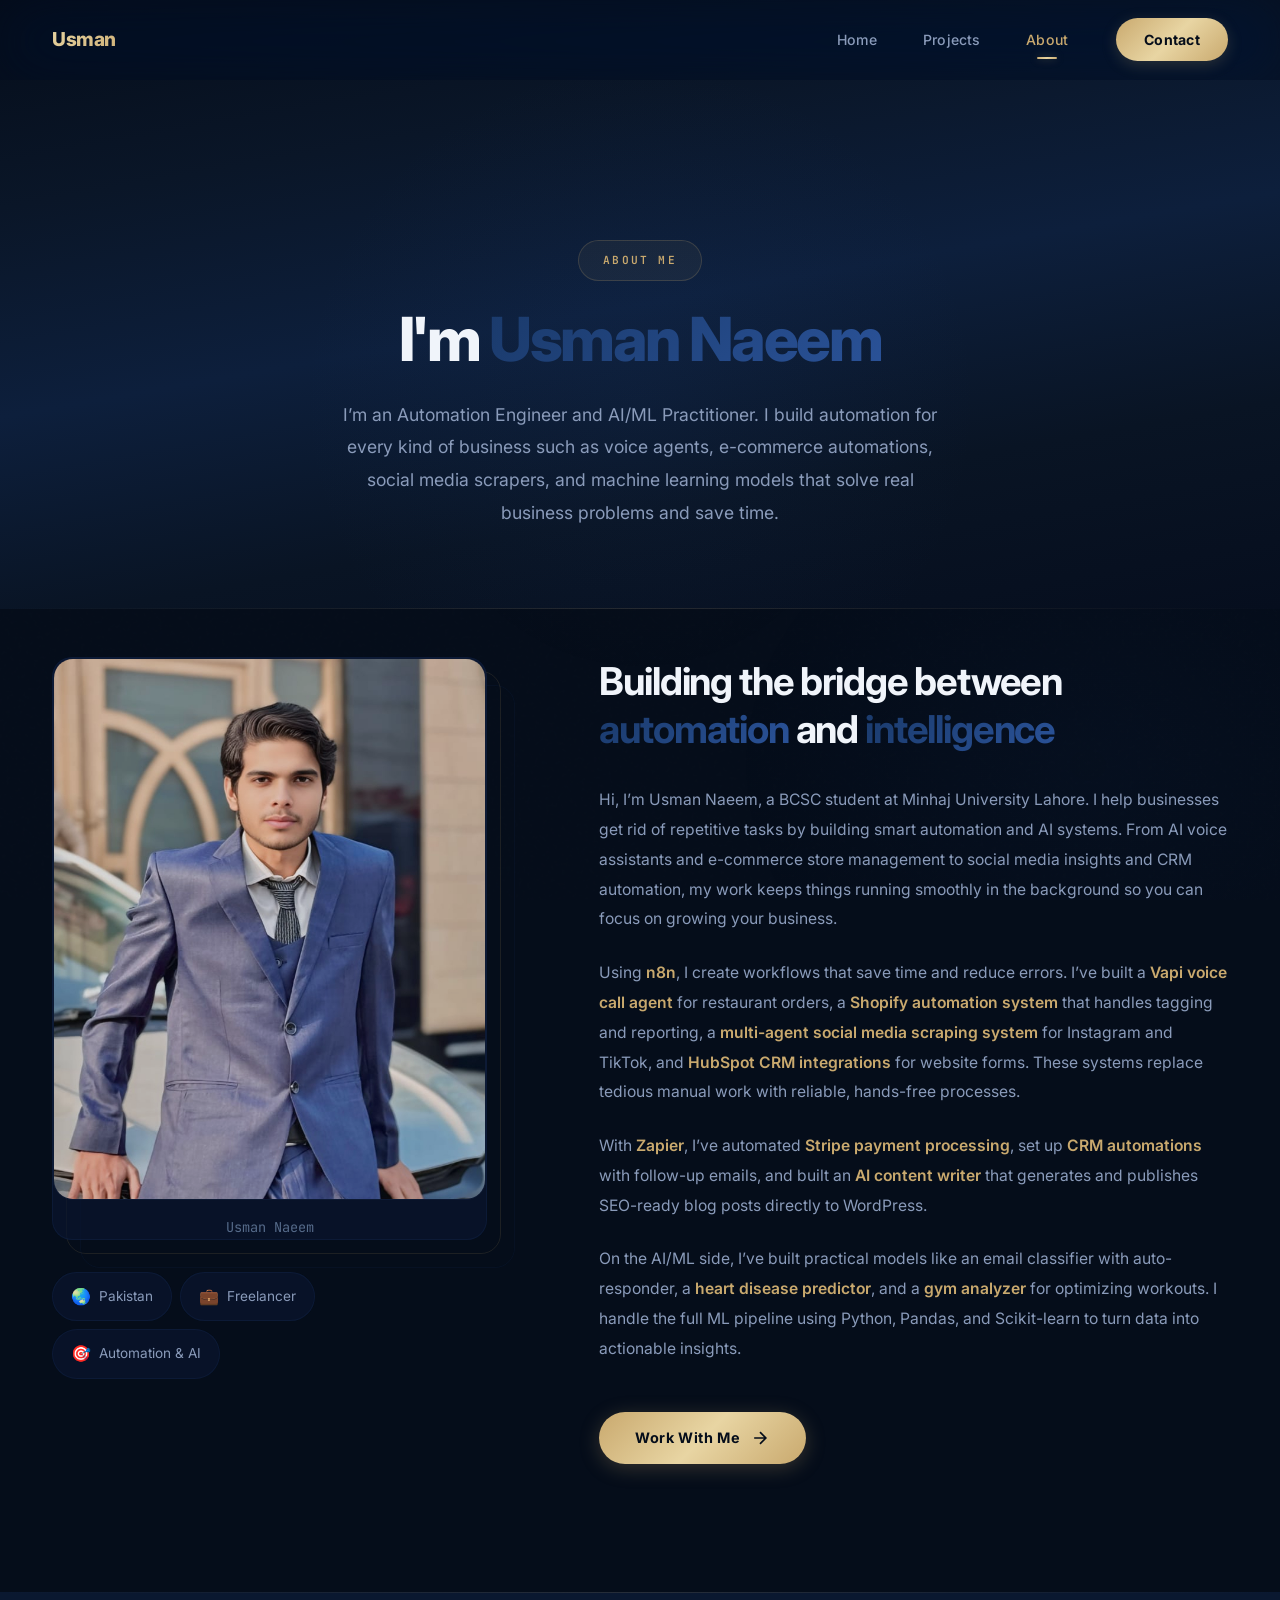
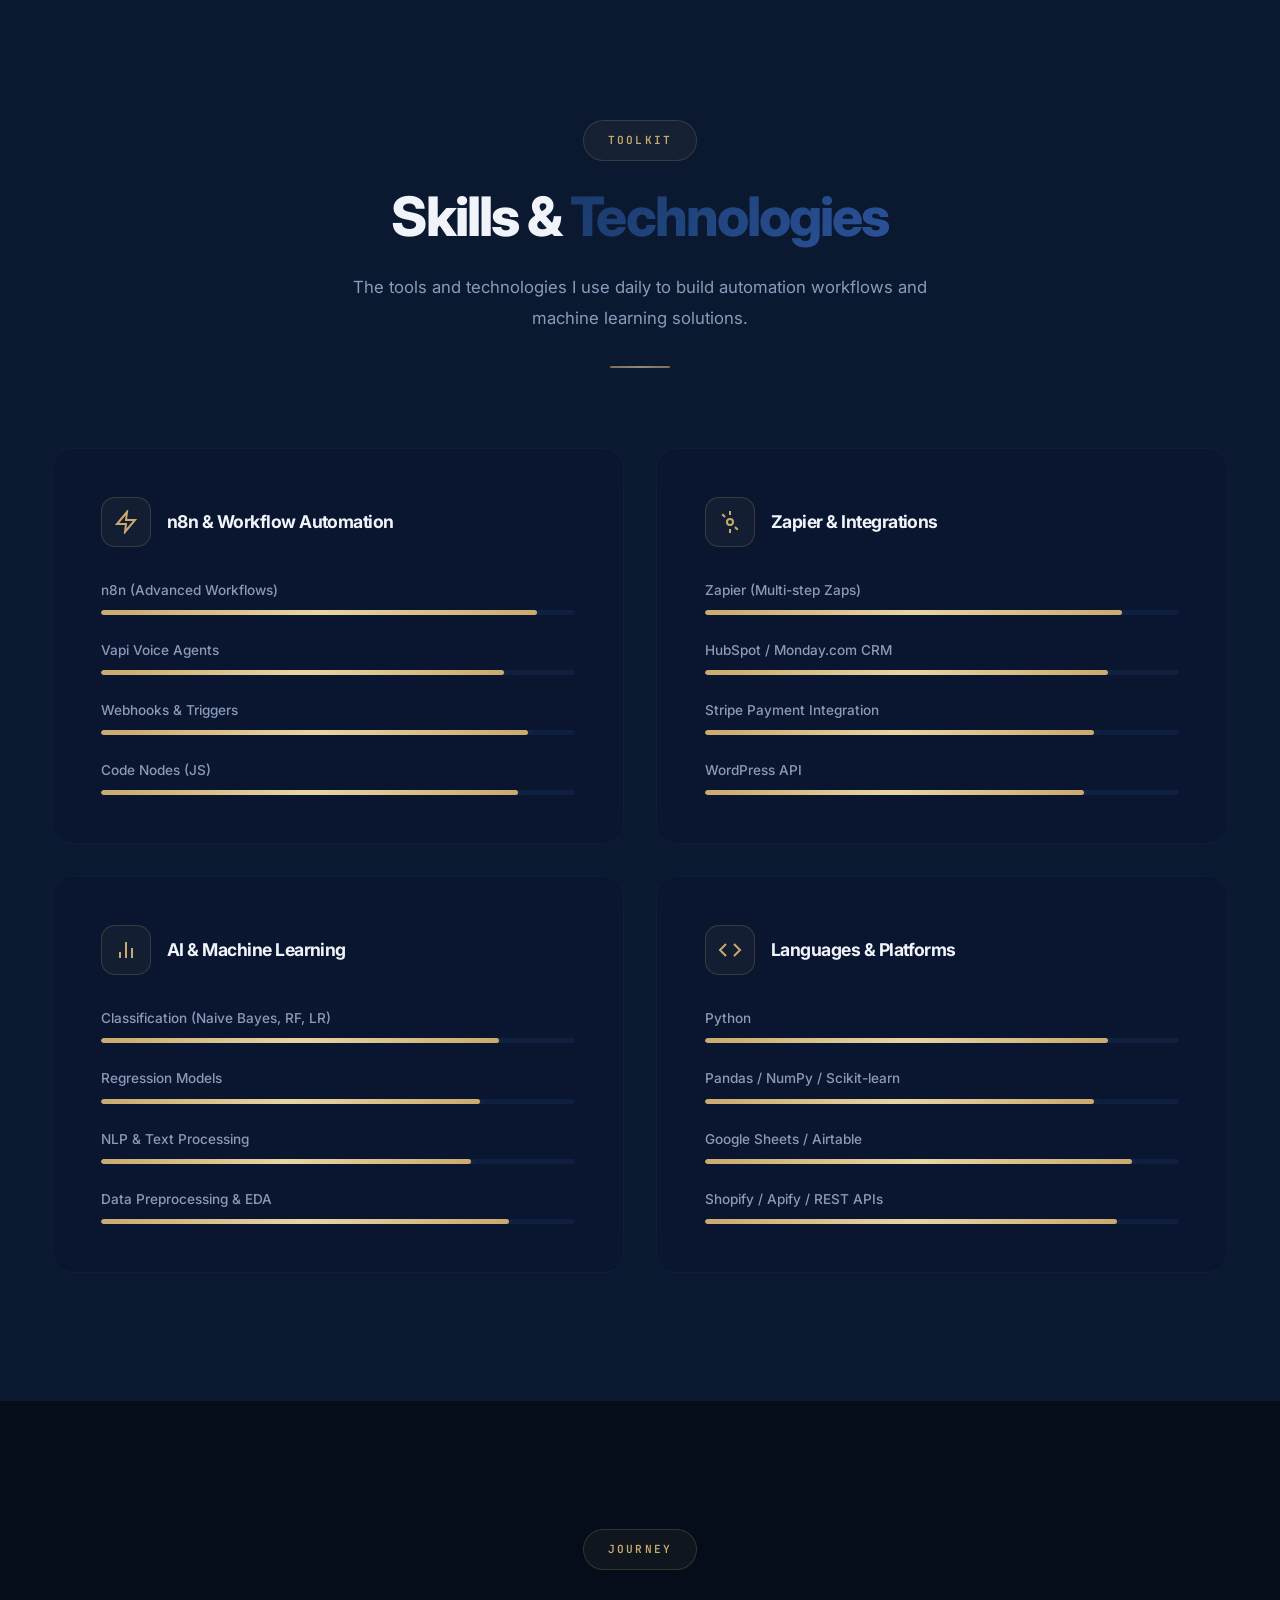
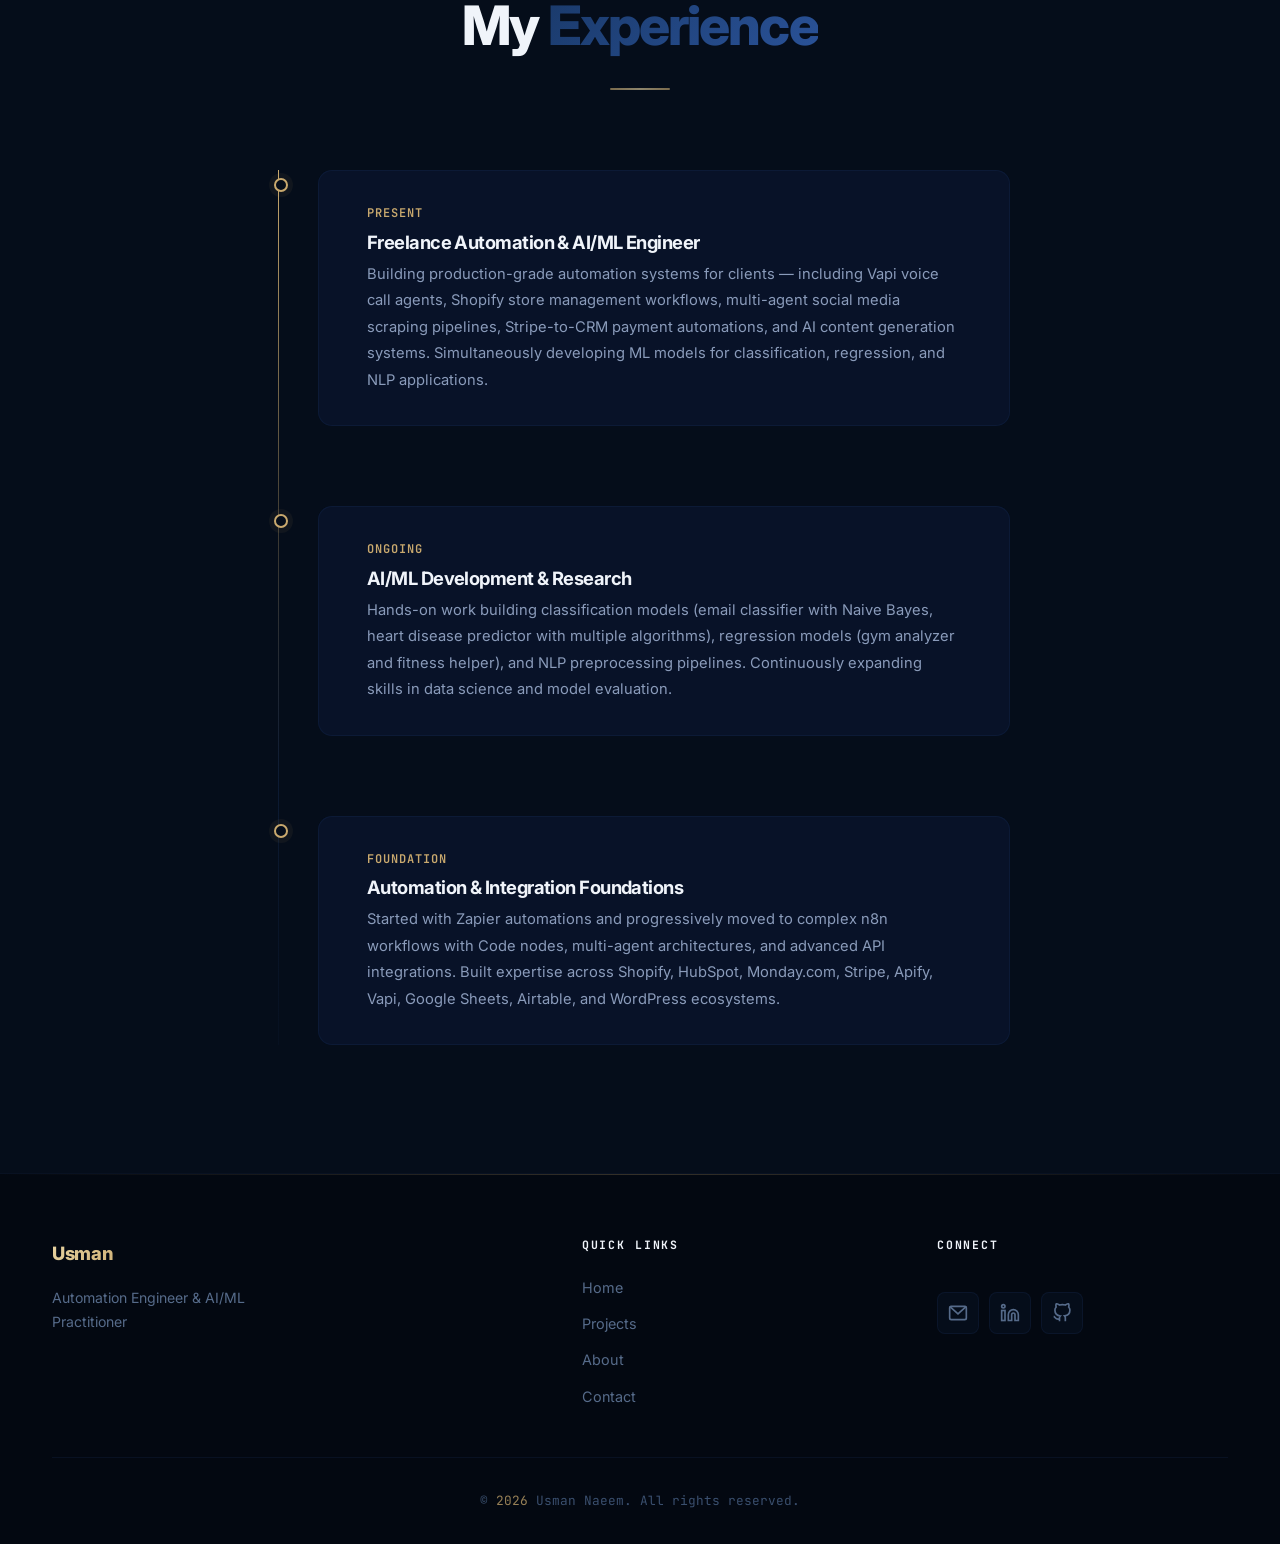
==== commit 084489de: "Update about.html" ====
--- a/about.html
+++ b/about.html
@@ -377,6 +377,14 @@
         </div>
     </footer>
 
+    <!-- ==================== MOBILE MENU ==================== -->
+<div class="mobile-menu" id="mobileMenu">
+    <a href="index.html" class="nav-link active">Home</a>
+    <a href="projects.html" class="nav-link">Projects</a>
+    <a href="about.html" class="nav-link">About</a>
+    <a href="contact.html" class="nav-link cta-link">Contact</a>
+</div>
+
     <script src="assets/js/script.js"></script>
 </body>
 </html>
